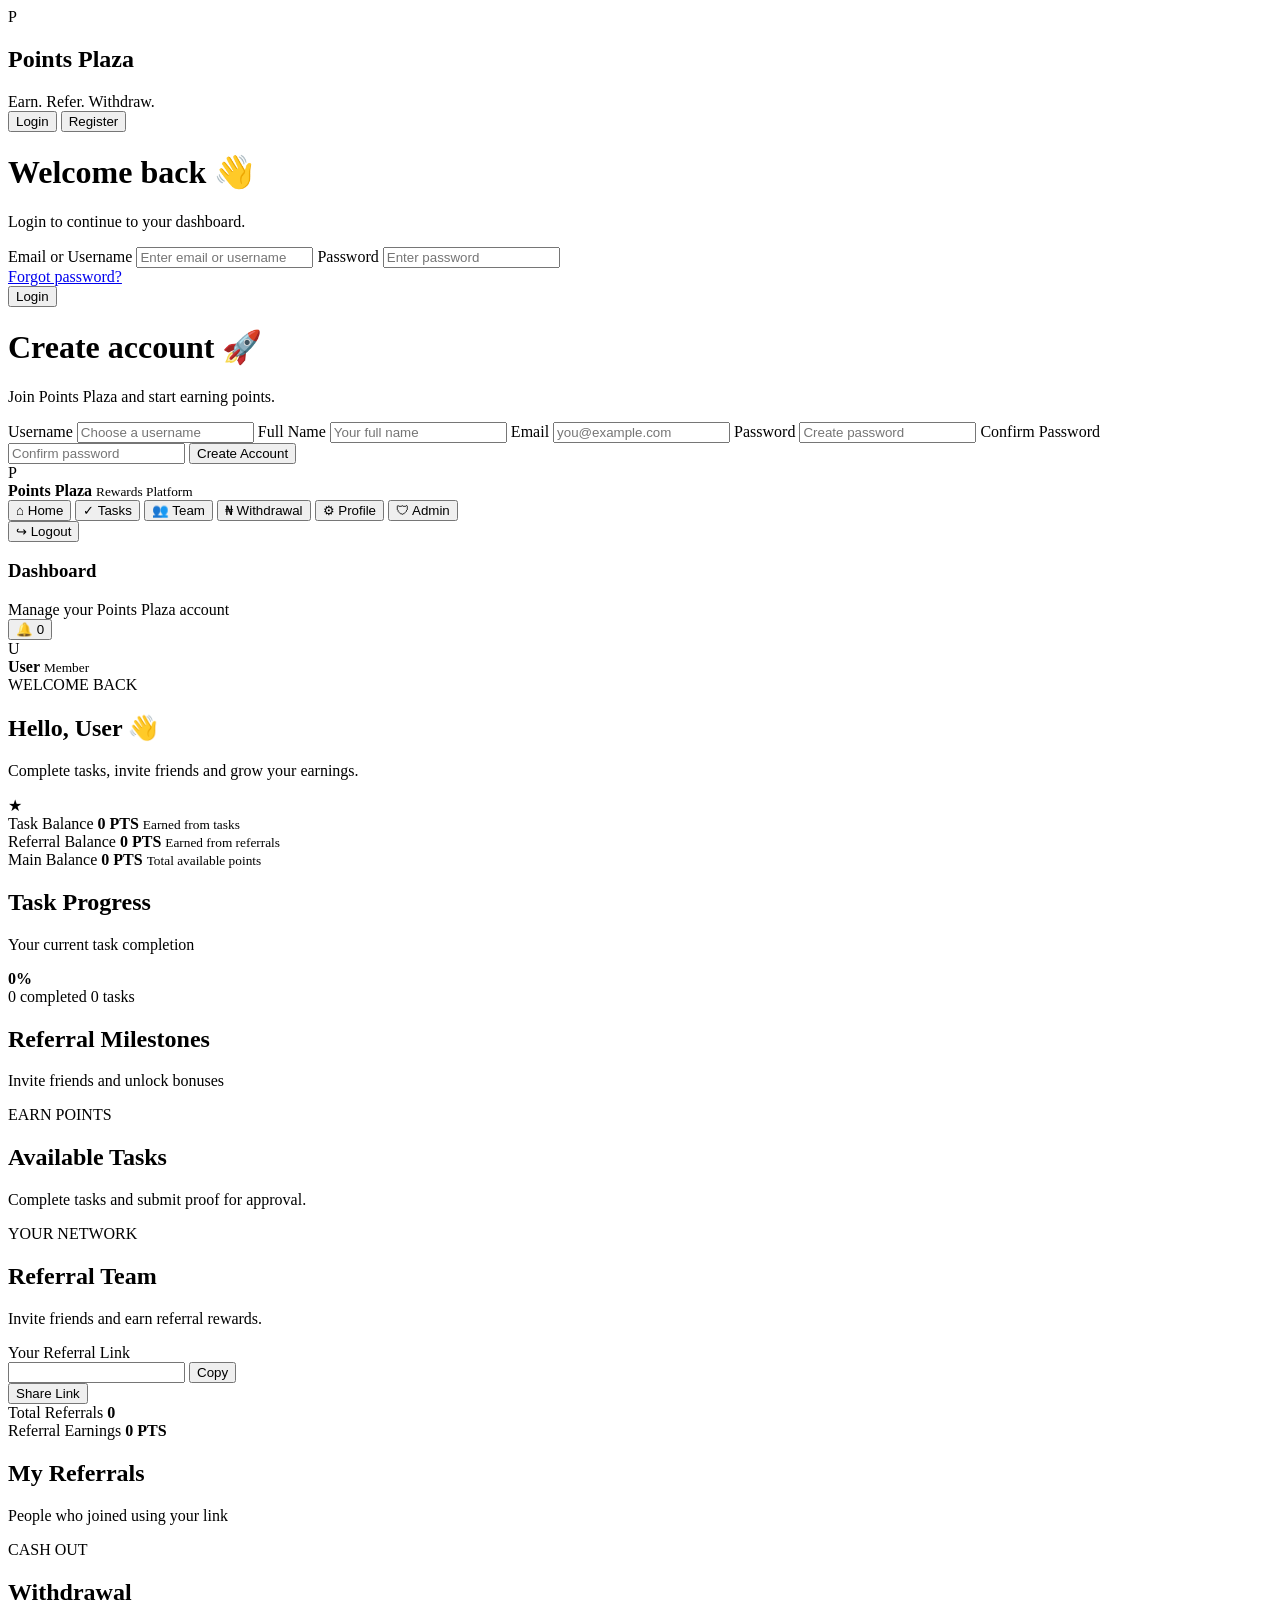
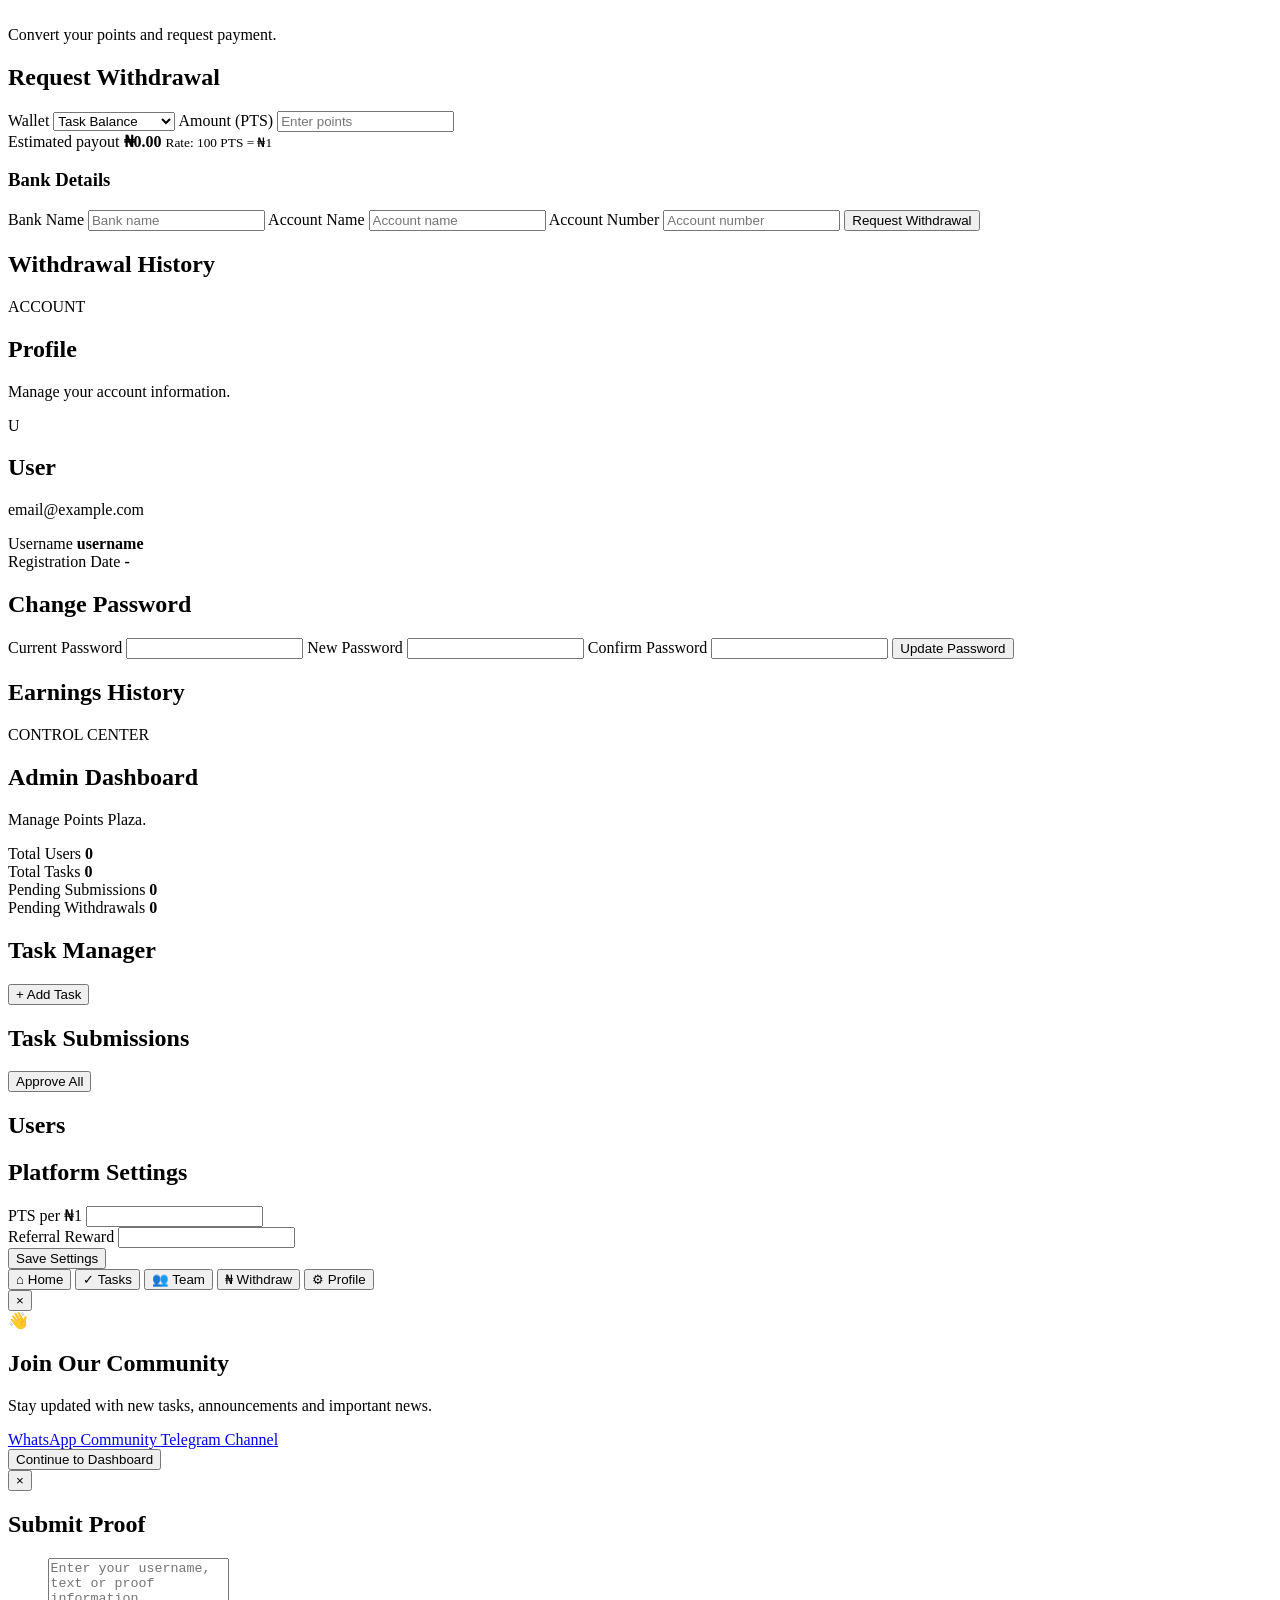
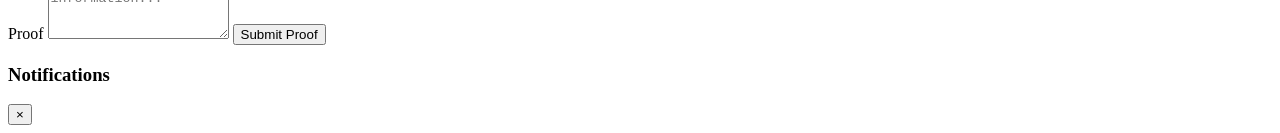
==== index.html @ 82b286ad "Create index.html" ====
<!DOCTYPE html>
<html lang="en">
<head>
    <meta charset="UTF-8">
    <meta name="viewport" content="width=device-width, initial-scale=1.0">
    <title>Points Plaza</title>

    <link rel="stylesheet" href="style.css">
</head>

<body>

<!-- ================= AUTH ================= -->
<div id="authScreen" class="auth-screen">

    <div class="auth-card">

        <div class="logo">
            <div class="logo-icon">P</div>
            <div>
                <h2>Points Plaza</h2>
                <span>Earn. Refer. Withdraw.</span>
            </div>
        </div>

        <div class="auth-tabs">
            <button class="auth-tab active" onclick="showAuth('login')">
                Login
            </button>

            <button class="auth-tab" onclick="showAuth('register')">
                Register
            </button>
        </div>

        <!-- LOGIN -->
        <form id="loginForm" class="auth-form">

            <h1>Welcome back 👋</h1>
            <p>Login to continue to your dashboard.</p>

            <label>Email or Username</label>
            <input
                type="text"
                id="loginIdentity"
                placeholder="Enter email or username"
                required
            >

            <label>Password</label>
            <input
                type="password"
                id="loginPassword"
                placeholder="Enter password"
                required
            >

            <div class="forgot">
                <a href="#" onclick="forgotPassword()">Forgot password?</a>
            </div>

            <button class="primary-btn" type="submit">
                Login
            </button>

        </form>

        <!-- REGISTER -->
        <form id="registerForm" class="auth-form hidden">

            <h1>Create account 🚀</h1>
            <p>Join Points Plaza and start earning points.</p>

            <label>Username</label>
            <input
                type="text"
                id="registerUsername"
                placeholder="Choose a username"
                required
            >

            <label>Full Name</label>
            <input
                type="text"
                id="registerName"
                placeholder="Your full name"
                required
            >

            <label>Email</label>
            <input
                type="email"
                id="registerEmail"
                placeholder="you@example.com"
                required
            >

            <label>Password</label>
            <input
                type="password"
                id="registerPassword"
                placeholder="Create password"
                required
            >

            <label>Confirm Password</label>
            <input
                type="password"
                id="registerConfirm"
                placeholder="Confirm password"
                required
            >

            <button class="primary-btn" type="submit">
                Create Account
            </button>

        </form>

    </div>
</div>


<!-- ================= MAIN APP ================= -->
<div id="app" class="app hidden">

    <!-- SIDEBAR -->
    <aside class="sidebar">

        <div class="sidebar-logo">
            <div class="logo-icon">P</div>

            <div>
                <strong>Points Plaza</strong>
                <small>Rewards Platform</small>
            </div>
        </div>

        <nav>

            <button class="nav-item active" onclick="showPage('home')">
                <span>⌂</span>
                Home
            </button>

            <button class="nav-item" onclick="showPage('tasks')">
                <span>✓</span>
                Tasks
            </button>

            <button class="nav-item" onclick="showPage('team')">
                <span>👥</span>
                Team
            </button>

            <button class="nav-item" onclick="showPage('withdrawal')">
                <span>₦</span>
                Withdrawal
            </button>

            <button class="nav-item" onclick="showPage('profile')">
                <span>⚙</span>
                Profile
            </button>

            <button
                id="adminNav"
                class="nav-item hidden"
                onclick="showPage('admin')"
            >
                <span>🛡</span>
                Admin
            </button>

        </nav>

        <button class="logout-btn" onclick="logout()">
            ↪ Logout
        </button>

    </aside>


    <!-- CONTENT -->
    <main class="main-content">

        <!-- TOPBAR -->
        <header class="topbar">

            <div>
                <h3 id="pageTitle">Dashboard</h3>
                <span id="pageSubtitle">
                    Manage your Points Plaza account
                </span>
            </div>

            <div class="top-actions">

                <button class="icon-btn" onclick="openNotifications()">
                    🔔
                    <span id="notificationCount" class="notification-count">
                        0
                    </span>
                </button>

                <div class="user-mini">
                    <div id="userAvatar" class="avatar">U</div>

                    <div>
                        <strong id="topUsername">User</strong>
                        <small>Member</small>
                    </div>
                </div>

            </div>

        </header>


        <!-- ================= HOME ================= -->
        <section id="homePage" class="page active-page">

            <div class="welcome-card">

                <div>
                    <span class="eyebrow">WELCOME BACK</span>

                    <h1>
                        Hello, <span id="welcomeUsername">User</span> 👋
                    </h1>

                    <p>
                        Complete tasks, invite friends and grow your earnings.
                    </p>
                </div>

                <div class="welcome-icon">
                    ★
                </div>

            </div>


            <div class="balance-grid">

                <div class="balance-card">
                    <span>Task Balance</span>
                    <strong>
                        <span id="taskBalance">0</span> PTS
                    </strong>
                    <small>Earned from tasks</small>
                </div>

                <div class="balance-card">
                    <span>Referral Balance</span>
                    <strong>
                        <span id="referralBalance">0</span> PTS
                    </strong>
                    <small>Earned from referrals</small>
                </div>

                <div class="balance-card total">
                    <span>Main Balance</span>
                    <strong>
                        <span id="mainBalance">0</span> PTS
                    </strong>
                    <small>Total available points</small>
                </div>

            </div>


            <div class="dashboard-grid">

                <div class="panel">

                    <div class="panel-heading">
                        <div>
                            <h2>Task Progress</h2>
                            <p>Your current task completion</p>
                        </div>

                        <strong id="taskProgressText">0%</strong>
                    </div>

                    <div class="progress">
                        <div
                            id="taskProgressBar"
                            class="progress-bar"
                            style="width:0%"
                        ></div>
                    </div>

                    <div class="progress-info">
                        <span id="completedTasks">0 completed</span>
                        <span id="totalTasks">0 tasks</span>
                    </div>

                </div>


                <div class="panel">

                    <div class="panel-heading">
                        <div>
                            <h2>Referral Milestones</h2>
                            <p>Invite friends and unlock bonuses</p>
                        </div>
                    </div>

                    <div id="milestonesContainer"></div>

                </div>

            </div>

        </section>


        <!-- ================= TASKS ================= -->
        <section id="tasksPage" class="page">

            <div class="section-header">
                <div>
                    <span class="eyebrow">EARN POINTS</span>
                    <h1>Available Tasks</h1>
                    <p>Complete tasks and submit proof for approval.</p>
                </div>
            </div>

            <div id="tasksContainer" class="tasks-grid"></div>

        </section>


        <!-- ================= TEAM ================= -->
        <section id="teamPage" class="page">

            <div class="section-header">
                <div>
                    <span class="eyebrow">YOUR NETWORK</span>
                    <h1>Referral Team</h1>
                    <p>Invite friends and earn referral rewards.</p>
                </div>
            </div>

            <div class="referral-card">

                <div>
                    <span>Your Referral Link</span>

                    <div class="referral-link">
                        <input id="referralLink" readonly>
                        <button onclick="copyReferral()">
                            Copy
                        </button>
                    </div>
                </div>

                <button class="primary-btn small" onclick="shareReferral()">
                    Share Link
                </button>

            </div>


            <div class="balance-grid">

                <div class="stat-card">
                    <span>Total Referrals</span>
                    <strong id="referralCount">0</strong>
                </div>

                <div class="stat-card">
                    <span>Referral Earnings</span>
                    <strong>
                        <span id="teamEarnings">0</span> PTS
                    </strong>
                </div>

            </div>


            <div class="panel">

                <div class="panel-heading">
                    <div>
                        <h2>My Referrals</h2>
                        <p>People who joined using your link</p>
                    </div>
                </div>

                <div id="referralList"></div>

            </div>

        </section>


        <!-- ================= WITHDRAWAL ================= -->
        <section id="withdrawalPage" class="page">

            <div class="section-header">
                <div>
                    <span class="eyebrow">CASH OUT</span>
                    <h1>Withdrawal</h1>
                    <p>Convert your points and request payment.</p>
                </div>
            </div>


            <div class="withdrawal-layout">

                <div class="panel">

                    <h2>Request Withdrawal</h2>

                    <label>Wallet</label>

                    <select id="withdrawWallet" onchange="calculateWithdrawal()">
                        <option value="task">Task Balance</option>
                        <option value="referral">Referral Balance</option>
                    </select>


                    <label>Amount (PTS)</label>

                    <input
                        type="number"
                        id="withdrawAmount"
                        placeholder="Enter points"
                        oninput="calculateWithdrawal()"
                    >


                    <div class="conversion-box">

                        <span>Estimated payout</span>

                        <strong>
                            ₦<span id="withdrawNaira">0.00</span>
                        </strong>

                        <small>
                            Rate:
                            <span id="conversionRate">100</span>
                            PTS = ₦1
                        </small>

                    </div>


                    <h3>Bank Details</h3>

                    <label>Bank Name</label>

                    <input
                        type="text"
                        id="bankName"
                        placeholder="Bank name"
                    >

                    <label>Account Name</label>

                    <input
                        type="text"
                        id="accountName"
                        placeholder="Account name"
                    >

                    <label>Account Number</label>

                    <input
                        type="text"
                        id="accountNumber"
                        placeholder="Account number"
                    >

                    <button
                        class="primary-btn"
                        onclick="submitWithdrawal()"
                    >
                        Request Withdrawal
                    </button>

                </div>


                <div class="panel">

                    <h2>Withdrawal History</h2>

                    <div id="withdrawalHistory"></div>

                </div>

            </div>

        </section>


        <!-- ================= PROFILE ================= -->
        <section id="profilePage" class="page">

            <div class="section-header">
                <div>
                    <span class="eyebrow">ACCOUNT</span>
                    <h1>Profile</h1>
                    <p>Manage your account information.</p>
                </div>
            </div>


            <div class="profile-grid">

                <div class="panel profile-card">

                    <div class="large-avatar" id="profileAvatar">
                        U
                    </div>

                    <h2 id="profileName">User</h2>
                    <p id="profileEmail">email@example.com</p>

                    <div class="profile-details">

                        <div>
                            <span>Username</span>
                            <strong id="profileUsername">username</strong>
                        </div>

                        <div>
                            <span>Registration Date</span>
                            <strong id="registrationDate">-</strong>
                        </div>

                    </div>

                </div>


                <div class="panel">

                    <h2>Change Password</h2>

                    <label>Current Password</label>
                    <input
                        type="password"
                        id="currentPassword"
                    >

                    <label>New Password</label>
                    <input
                        type="password"
                        id="newPassword"
                    >

                    <label>Confirm Password</label>
                    <input
                        type="password"
                        id="confirmNewPassword"
                    >

                    <button
                        class="primary-btn"
                        onclick="changePassword()"
                    >
                        Update Password
                    </button>

                </div>

            </div>


            <div class="panel">

                <h2>Earnings History</h2>

                <div id="earningsHistory"></div>

            </div>

        </section>


        <!-- ================= ADMIN ================= -->
        <section id="adminPage" class="page">

            <div class="section-header">
                <div>
                    <span class="eyebrow">CONTROL CENTER</span>
                    <h1>Admin Dashboard</h1>
                    <p>Manage Points Plaza.</p>
                </div>
            </div>


            <div class="admin-stats">

                <div class="stat-card">
                    <span>Total Users</span>
                    <strong id="adminUsers">0</strong>
                </div>

                <div class="stat-card">
                    <span>Total Tasks</span>
                    <strong id="adminTasks">0</strong>
                </div>

                <div class="stat-card">
                    <span>Pending Submissions</span>
                    <strong id="adminSubmissions">0</strong>
                </div>

                <div class="stat-card">
                    <span>Pending Withdrawals</span>
                    <strong id="adminWithdrawals">0</strong>
                </div>

            </div>


            <div class="admin-grid">

                <div class="panel">

                    <div class="panel-heading">
                        <h2>Task Manager</h2>

                        <button
                            class="primary-btn small"
                            onclick="addTask()"
                        >
                            + Add Task
                        </button>
                    </div>

                    <div id="adminTasksList"></div>

                </div>


                <div class="panel">

                    <div class="panel-heading">
                        <h2>Task Submissions</h2>

                        <button
                            class="primary-btn small"
                            onclick="approveAll()"
                        >
                            Approve All
                        </button>
                    </div>

                    <div id="adminSubmissionsList"></div>

                </div>

            </div>


            <div class="panel">

                <h2>Users</h2>

                <div id="adminUsersList"></div>

            </div>


            <div class="panel">

                <h2>Platform Settings</h2>

                <div class="settings-grid">

                    <div>
                        <label>PTS per ₦1</label>
                        <input
                            type="number"
                            id="adminConversion"
                        >
                    </div>

                    <div>
                        <label>Referral Reward</label>
                        <input
                            type="number"
                            id="adminReferralReward"
                        >
                    </div>

                </div>

                <button
                    class="primary-btn"
                    onclick="saveAdminSettings()"
                >
                    Save Settings
                </button>

            </div>

        </section>

    </main>


    <!-- MOBILE NAV -->
    <nav class="bottom-nav">

        <button onclick="showPage('home')" class="active">
            <span>⌂</span>
            Home
        </button>

        <button onclick="showPage('tasks')">
            <span>✓</span>
            Tasks
        </button>

        <button onclick="showPage('team')">
            <span>👥</span>
            Team
        </button>

        <button onclick="showPage('withdrawal')">
            <span>₦</span>
            Withdraw
        </button>

        <button onclick="showPage('profile')">
            <span>⚙</span>
            Profile
        </button>

    </nav>

</div>


<!-- ================= COMMUNITY MODAL ================= -->
<div id="communityModal" class="modal hidden">

    <div class="modal-card">

        <button class="close-btn" onclick="closeModal('communityModal')">
            ×
        </button>

        <div class="modal-icon">👋</div>

        <h2>Join Our Community</h2>

        <p>
            Stay updated with new tasks, announcements and important news.
        </p>

        <div class="community-buttons">

            <a href="#" class="community whatsapp">
                WhatsApp Community
            </a>

            <a href="#" class="community telegram">
                Telegram Channel
            </a>

        </div>

        <button
            class="secondary-btn"
            onclick="closeModal('communityModal')"
        >
            Continue to Dashboard
        </button>

    </div>

</div>


<!-- ================= PROOF MODAL ================= -->
<div id="proofModal" class="modal hidden">

    <div class="modal-card">

        <button class="close-btn" onclick="closeModal('proofModal')">
            ×
        </button>

        <h2>Submit Proof</h2>

        <p id="proofTaskName"></p>

        <input type="hidden" id="proofTaskId">

        <label>Proof</label>

        <textarea
            id="proofText"
            rows="5"
            placeholder="Enter your username, text or proof information..."
        ></textarea>

        <button
            class="primary-btn"
            onclick="submitProof()"
        >
            Submit Proof
        </button>

    </div>

</div>


<!-- ================= NOTIFICATIONS ================= -->
<div id="notificationPanel" class="notification-panel hidden">

    <div class="notification-header">
        <h3>Notifications</h3>

        <button onclick="closeNotifications()">×</button>
    </div>

    <div id="notificationsList"></div>

</div>


<!-- TOAST -->
<div id="toast" class="toast"></div>


<script src="script.js"></script>

</body>
</html>
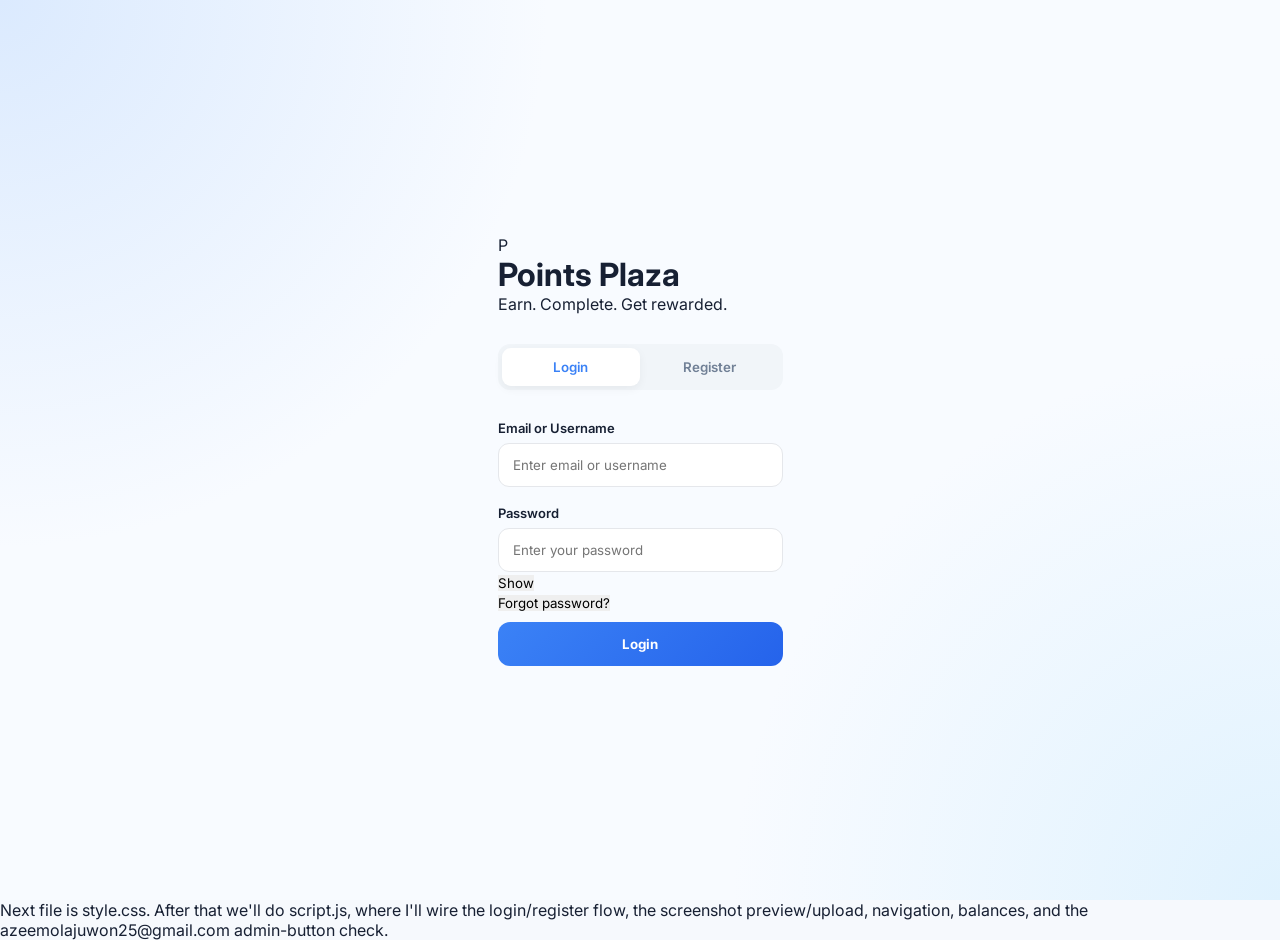
==== commit 47cfee49: "Update index.html" ====
--- a/index.html
+++ b/index.html
@@ -1,841 +1,2979 @@
 <!DOCTYPE html>
 <html lang="en">
 <head>
-    <meta charset="UTF-8">
-    <meta name="viewport" content="width=device-width, initial-scale=1.0">
-    <title>Points Plaza</title>
-
-    <link rel="stylesheet" href="style.css">
+  <meta charset="UTF-8">
+
+  <meta
+    name="viewport"
+    content="width=device-width, initial-scale=1.0"
+  >
+
+  <meta
+    name="description"
+    content="Points Plaza - Complete tasks, refer friends and earn rewards."
+  >
+
+  <title>Points Plaza</title>
+
+  <link rel="stylesheet" href="style.css">
 </head>
 
 <body>
 
-<!-- ================= AUTH ================= -->
-<div id="authScreen" class="auth-screen">
-
-    <div class="auth-card">
-
-        <div class="logo">
-            <div class="logo-icon">P</div>
+  <!-- =====================================================
+       AUTH SCREEN
+  ====================================================== -->
+
+  <div id="authScreen" class="auth-screen">
+
+    <div class="auth-container">
+
+      <!-- BRAND -->
+
+      <div class="auth-brand">
+
+        <div class="brand-logo">
+          P
+        </div>
+
+        <div>
+          <h1>Points Plaza</h1>
+          <p>Earn. Complete. Get rewarded.</p>
+        </div>
+
+      </div>
+
+
+      <!-- AUTH TABS -->
+
+      <div class="auth-tabs">
+
+        <button
+          type="button"
+          id="loginTab"
+          class="auth-tab active"
+        >
+          Login
+        </button>
+
+        <button
+          type="button"
+          id="registerTab"
+          class="auth-tab"
+        >
+          Register
+        </button>
+
+      </div>
+
+
+      <!-- =================================================
+           LOGIN FORM
+      ================================================== -->
+
+      <form
+        id="loginForm"
+        class="auth-form"
+      >
+
+        <div class="form-group">
+
+          <label for="loginIdentifier">
+            Email or Username
+          </label>
+
+          <input
+            type="text"
+            id="loginIdentifier"
+            placeholder="Enter email or username"
+            autocomplete="username"
+            required
+          >
+
+        </div>
+
+
+        <div class="form-group">
+
+          <label for="loginPassword">
+            Password
+          </label>
+
+          <div class="password-wrapper">
+
+            <input
+              type="password"
+              id="loginPassword"
+              placeholder="Enter your password"
+              autocomplete="current-password"
+              required
+            >
+
+            <button
+              type="button"
+              class="password-toggle"
+              data-target="loginPassword"
+            >
+              Show
+            </button>
+
+          </div>
+
+        </div>
+
+
+        <button
+          type="button"
+          id="forgotPasswordBtn"
+          class="forgot-password"
+        >
+          Forgot password?
+        </button>
+
+
+        <button
+          type="submit"
+          class="primary-btn full-width"
+        >
+          Login
+        </button>
+
+      </form>
+
+
+      <!-- =================================================
+           REGISTER FORM
+      ================================================== -->
+
+      <form
+        id="registerForm"
+        class="auth-form hidden"
+      >
+
+        <!-- REGISTRATION PROGRESS -->
+
+        <div class="registration-progress">
+
+          <div class="progress-header">
+
+            <span>
+              Creating account
+            </span>
+
+            <strong id="registrationProgressText">
+              0%
+            </strong>
+
+          </div>
+
+          <div class="progress-track">
+
+            <div
+              id="registrationProgressBar"
+              class="progress-fill"
+              style="width: 0%"
+            ></div>
+
+          </div>
+
+        </div>
+
+
+        <!-- USERNAME -->
+
+        <div class="form-group">
+
+          <label for="registerUsername">
+            Username
+          </label>
+
+          <input
+            type="text"
+            id="registerUsername"
+            placeholder="Choose a username"
+            autocomplete="username"
+            required
+          >
+
+        </div>
+
+
+        <!-- EMAIL -->
+
+        <div class="form-group">
+
+          <label for="registerEmail">
+            Email
+          </label>
+
+          <input
+            type="email"
+            id="registerEmail"
+            placeholder="Enter your email"
+            autocomplete="email"
+            required
+          >
+
+        </div>
+
+
+        <!-- FULL NAME -->
+
+        <div class="form-group">
+
+          <label for="registerFullName">
+            Full Name
+          </label>
+
+          <input
+            type="text"
+            id="registerFullName"
+            placeholder="Enter your full name"
+            autocomplete="name"
+            required
+          >
+
+        </div>
+
+
+        <!-- PASSWORD -->
+
+        <div class="form-group">
+
+          <label for="registerPassword">
+            Password
+          </label>
+
+          <div class="password-wrapper">
+
+            <input
+              type="password"
+              id="registerPassword"
+              placeholder="Create a password"
+              autocomplete="new-password"
+              required
+            >
+
+            <button
+              type="button"
+              class="password-toggle"
+              data-target="registerPassword"
+            >
+              Show
+            </button>
+
+          </div>
+
+        </div>
+
+
+        <!-- CONFIRM PASSWORD -->
+
+        <div class="form-group">
+
+          <label for="registerConfirmPassword">
+            Confirm Password
+          </label>
+
+          <div class="password-wrapper">
+
+            <input
+              type="password"
+              id="registerConfirmPassword"
+              placeholder="Confirm your password"
+              autocomplete="new-password"
+              required
+            >
+
+            <button
+              type="button"
+              class="password-toggle"
+              data-target="registerConfirmPassword"
+            >
+              Show
+            </button>
+
+          </div>
+
+        </div>
+
+
+        <!-- REFERRAL -->
+
+        <div class="form-group">
+
+          <label for="registerReferral">
+            Referral Code
+            <span class="optional">
+              (optional)
+            </span>
+          </label>
+
+          <input
+            type="text"
+            id="registerReferral"
+            placeholder="Enter referral code"
+          >
+
+        </div>
+
+
+        <button
+          type="submit"
+          class="primary-btn full-width"
+        >
+          Create Account
+        </button>
+
+      </form>
+
+    </div>
+
+  </div>
+
+
+  <!-- =====================================================
+       MAIN APPLICATION
+  ====================================================== -->
+
+  <div
+    id="appScreen"
+    class="app-screen hidden"
+  >
+
+
+    <!-- =================================================
+         DESKTOP SIDEBAR
+    ================================================== -->
+
+    <aside class="sidebar">
+
+      <div class="sidebar-brand">
+
+        <div class="brand-logo">
+          P
+        </div>
+
+        <span>
+          Points Plaza
+        </span>
+
+      </div>
+
+
+      <nav class="sidebar-nav">
+
+        <button
+          class="nav-item active"
+          data-page="home"
+        >
+          <span class="nav-icon">⌂</span>
+          <span>Home</span>
+        </button>
+
+
+        <button
+          class="nav-item"
+          data-page="tasks"
+        >
+          <span class="nav-icon">✓</span>
+          <span>Tasks</span>
+        </button>
+
+
+        <button
+          class="nav-item"
+          data-page="team"
+        >
+          <span class="nav-icon">♧</span>
+          <span>Team</span>
+        </button>
+
+
+        <button
+          class="nav-item"
+          data-page="withdrawal"
+        >
+          <span class="nav-icon">₦</span>
+          <span>Withdrawal</span>
+        </button>
+
+
+        <button
+          class="nav-item"
+          data-page="profile"
+        >
+          <span class="nav-icon">◉</span>
+          <span>Profile</span>
+        </button>
+
+
+        <!--
+          This button is hidden by default.
+
+          JavaScript will only display it when the
+          authenticated user's email is:
+
+          azeemolajuwon25@gmail.com
+        -->
+
+        <button
+          id="adminPanelNav"
+          class="nav-item admin-nav-item hidden"
+          data-page="admin"
+        >
+          <span class="nav-icon">🛡️</span>
+          <span>Admin Panel</span>
+        </button>
+
+      </nav>
+
+
+      <div class="sidebar-footer">
+
+        <button
+          id="logoutBtn"
+          class="logout-btn"
+        >
+          Logout
+        </button>
+
+      </div>
+
+    </aside>
+
+
+    <!-- =================================================
+         MAIN CONTENT
+    ================================================== -->
+
+    <main class="main-content">
+
+
+      <!-- TOP BAR -->
+
+      <header class="topbar">
+
+        <button
+          id="mobileMenuBtn"
+          class="mobile-menu-btn"
+          type="button"
+        >
+          ☰
+        </button>
+
+
+        <div class="page-heading">
+
+          <h2 id="pageTitle">
+            Dashboard
+          </h2>
+
+          <p id="pageSubtitle">
+            Welcome back
+          </p>
+
+        </div>
+
+
+        <div class="topbar-actions">
+
+          <!-- NOTIFICATIONS -->
+
+          <button
+            id="notificationBtn"
+            class="icon-btn"
+            type="button"
+            aria-label="Notifications"
+          >
+            🔔
+
+            <span
+              id="notificationBadge"
+              class="notification-badge hidden"
+            >
+              0
+            </span>
+
+          </button>
+
+
+          <!-- USER -->
+
+          <button
+            id="profileShortcut"
+            class="user-shortcut"
+            type="button"
+          >
+
+            <div
+              id="topbarAvatar"
+              class="avatar"
+            >
+              U
+            </div>
+
+            <div class="user-shortcut-info">
+
+              <strong id="topbarUsername">
+                User
+              </strong>
+
+              <span>
+                Member
+              </span>
+
+            </div>
+
+          </button>
+
+        </div>
+
+      </header>
+
+
+      <!-- =================================================
+           PAGE CONTAINER
+      ================================================== -->
+
+      <div
+        id="pageContainer"
+        class="page-container"
+      >
+
+
+        <!-- =================================================
+             HOME
+        ================================================== -->
+
+        <section
+          id="page-home"
+          class="page active"
+        >
+
+          <div class="welcome-section">
+
             <div>
-                <h2>Points Plaza</h2>
-                <span>Earn. Refer. Withdraw.</span>
-            </div>
+
+              <p class="eyebrow">
+                YOUR DASHBOARD
+              </p>
+
+              <h1>
+                Welcome back,
+                <span id="welcomeUsername">
+                  User
+                </span>
+                👋
+              </h1>
+
+              <p>
+                Complete tasks, grow your team and earn
+                rewards.
+              </p>
+
+            </div>
+
+          </div>
+
+
+          <!-- BALANCES -->
+
+          <div class="balance-grid">
+
+            <div class="balance-card">
+
+              <div class="balance-card-top">
+
+                <span>
+                  Task Balance
+                </span>
+
+                <div class="balance-icon">
+                  ✓
+                </div>
+
+              </div>
+
+              <strong
+                id="taskBalance"
+                class="balance-value"
+              >
+                0 PTS
+              </strong>
+
+              <small>
+                Earned from completed tasks
+              </small>
+
+            </div>
+
+
+            <div class="balance-card">
+
+              <div class="balance-card-top">
+
+                <span>
+                  Referral Balance
+                </span>
+
+                <div class="balance-icon">
+                  ♧
+                </div>
+
+              </div>
+
+              <strong
+                id="referralBalance"
+                class="balance-value"
+              >
+                0 PTS
+              </strong>
+
+              <small>
+                Earned from referrals
+              </small>
+
+            </div>
+
+
+            <div class="balance-card main-balance-card">
+
+              <div class="balance-card-top">
+
+                <span>
+                  Main Balance
+                </span>
+
+                <div class="balance-icon">
+                  ₦
+                </div>
+
+              </div>
+
+              <strong
+                id="mainBalance"
+                class="balance-value"
+              >
+                0 PTS
+              </strong>
+
+              <small>
+                Total available points
+              </small>
+
+            </div>
+
+          </div>
+
+
+          <!-- DASHBOARD GRID -->
+
+          <div class="dashboard-grid">
+
+
+            <!-- TASK PROGRESS -->
+
+            <div class="panel">
+
+              <div class="panel-header">
+
+                <div>
+
+                  <p class="eyebrow">
+                    TASK PROGRESS
+                  </p>
+
+                  <h3>
+                    Your Progress
+                  </h3>
+
+                </div>
+
+                <strong
+                  id="taskProgressPercent"
+                  class="progress-percent"
+                >
+                  0%
+                </strong>
+
+              </div>
+
+
+              <div class="large-progress">
+
+                <div
+                  id="taskProgressBar"
+                  class="progress-fill"
+                  style="width: 0%"
+                ></div>
+
+              </div>
+
+
+              <div class="progress-info">
+
+                <span id="completedTasks">
+                  0 completed
+                </span>
+
+                <span id="totalTasks">
+                  0 total
+                </span>
+
+              </div>
+
+            </div>
+
+
+            <!-- MILESTONES -->
+
+            <div class="panel">
+
+              <div class="panel-header">
+
+                <div>
+
+                  <p class="eyebrow">
+                    REFERRALS
+                  </p>
+
+                  <h3>
+                    Milestones
+                  </h3>
+
+                </div>
+
+                <button
+                  class="text-btn"
+                  data-page="team"
+                  type="button"
+                >
+                  View Team
+                </button>
+
+              </div>
+
+
+              <div
+                id="milestonesList"
+                class="milestones-list"
+              >
+                <!-- Generated by JS -->
+              </div>
+
+            </div>
+
+          </div>
+
+
+          <!-- RECENT ACTIVITY -->
+
+          <div class="panel">
+
+            <div class="panel-header">
+
+              <div>
+
+                <p class="eyebrow">
+                  ACTIVITY
+                </p>
+
+                <h3>
+                  Recent Activity
+                </h3>
+
+              </div>
+
+            </div>
+
+
+            <div
+              id="recentActivity"
+              class="activity-list"
+            >
+              <!-- Generated by JS -->
+            </div>
+
+          </div>
+
+        </section>
+
+
+        <!-- =================================================
+             TASKS
+        ================================================== -->
+
+        <section
+          id="page-tasks"
+          class="page"
+        >
+
+          <div class="page-intro">
+
+            <p class="eyebrow">
+              EARN POINTS
+            </p>
+
+            <h1>
+              Available Tasks
+            </h1>
+
+            <p>
+              Complete tasks and upload a screenshot as
+              proof to earn PTS.
+            </p>
+
+          </div>
+
+
+          <div
+            id="tasksList"
+            class="tasks-list"
+          >
+            <!-- Generated by JS -->
+          </div>
+
+        </section>
+
+
+        <!-- =================================================
+             TEAM
+        ================================================== -->
+
+        <section
+          id="page-team"
+          class="page"
+        >
+
+          <div class="page-intro">
+
+            <p class="eyebrow">
+              REFERRAL PROGRAM
+            </p>
+
+            <h1>
+              Build Your Team
+            </h1>
+
+            <p>
+              Invite people and earn referral rewards.
+            </p>
+
+          </div>
+
+
+          <!-- REFERRAL CARD -->
+
+          <div class="referral-banner">
+
+            <div>
+
+              <span>
+                Your Referral Link
+              </span>
+
+              <strong id="referralLink">
+                Loading...
+              </strong>
+
+            </div>
+
+
+            <div class="referral-actions">
+
+              <button
+                id="copyReferralBtn"
+                class="primary-btn"
+                type="button"
+              >
+                Copy Link
+              </button>
+
+              <button
+                id="shareReferralBtn"
+                class="secondary-btn"
+                type="button"
+              >
+                Share
+              </button>
+
+            </div>
+
+          </div>
+
+
+          <!-- TEAM STATS -->
+
+          <div class="stats-grid">
+
+            <div class="stat-card">
+
+              <span>
+                Total Referrals
+              </span>
+
+              <strong id="totalReferrals">
+                0
+              </strong>
+
+            </div>
+
+
+            <div class="stat-card">
+
+              <span>
+                Referral Earnings
+              </span>
+
+              <strong id="teamEarnings">
+                0 PTS
+              </strong>
+
+            </div>
+
+          </div>
+
+
+          <!-- MILESTONES -->
+
+          <div class="panel">
+
+            <div class="panel-header">
+
+              <div>
+
+                <p class="eyebrow">
+                  REWARDS
+                </p>
+
+                <h3>
+                  Referral Milestones
+                </h3>
+
+              </div>
+
+            </div>
+
+
+            <div
+              id="teamMilestones"
+              class="milestones-list"
+            >
+              <!-- Generated by JS -->
+            </div>
+
+          </div>
+
+
+          <!-- REFERRAL LIST -->
+
+          <div class="panel">
+
+            <div class="panel-header">
+
+              <div>
+
+                <p class="eyebrow">
+                  YOUR TEAM
+                </p>
+
+                <h3>
+                  Referral Members
+                </h3>
+
+              </div>
+
+            </div>
+
+
+            <div
+              id="referralList"
+              class="referral-list"
+            >
+              <!-- Generated by JS -->
+            </div>
+
+          </div>
+
+        </section>
+
+
+        <!-- =================================================
+             WITHDRAWAL
+        ================================================== -->
+
+        <section
+          id="page-withdrawal"
+          class="page"
+        >
+
+          <div class="page-intro">
+
+            <p class="eyebrow">
+              CASH OUT
+            </p>
+
+            <h1>
+              Withdrawal
+            </h1>
+
+            <p>
+              Withdraw your available PTS according to
+              the current withdrawal rules.
+            </p>
+
+          </div>
+
+
+          <!-- WALLET SELECTION -->
+
+          <div class="withdrawal-layout">
+
+
+            <div class="panel">
+
+              <div class="panel-header">
+
+                <div>
+
+                  <p class="eyebrow">
+                    SELECT WALLET
+                  </p>
+
+                  <h3>
+                    Withdrawal Wallet
+                  </h3>
+
+                </div>
+
+              </div>
+
+
+              <div class="wallet-options">
+
+                <label class="wallet-option">
+
+                  <input
+                    type="radio"
+                    name="withdrawWallet"
+                    value="task"
+                    checked
+                  >
+
+                  <div>
+
+                    <strong>
+                      Task Balance
+                    </strong>
+
+                    <span id="withdrawTaskBalance">
+                      0 PTS
+                    </span>
+
+                  </div>
+
+                </label>
+
+
+                <label class="wallet-option">
+
+                  <input
+                    type="radio"
+                    name="withdrawWallet"
+                    value="referral"
+                  >
+
+                  <div>
+
+                    <strong>
+                      Referral Balance
+                    </strong>
+
+                    <span id="withdrawReferralBalance">
+                      0 PTS
+                    </span>
+
+                  </div>
+
+                </label>
+
+              </div>
+
+
+              <!-- AMOUNT -->
+
+              <div class="form-group">
+
+                <label for="withdrawAmount">
+                  Amount (PTS)
+                </label>
+
+                <input
+                  type="number"
+                  id="withdrawAmount"
+                  min="0"
+                  placeholder="Enter amount"
+                >
+
+                <small id="withdrawLimits">
+                  Minimum and maximum withdrawal will
+                  appear here.
+                </small>
+
+              </div>
+
+
+              <!-- NGN PREVIEW -->
+
+              <div class="conversion-preview">
+
+                <span>
+                  You receive approximately
+                </span>
+
+                <strong id="withdrawNgnPreview">
+                  ₦0
+                </strong>
+
+              </div>
+
+
+              <button
+                id="withdrawBtn"
+                class="primary-btn full-width"
+                type="button"
+              >
+                Request Withdrawal
+              </button>
+
+            </div>
+
+
+            <!-- BANK DETAILS -->
+
+            <div class="panel">
+
+              <div class="panel-header">
+
+                <div>
+
+                  <p class="eyebrow">
+                    PAYMENT DETAILS
+                  </p>
+
+                  <h3>
+                    Bank Account
+                  </h3>
+
+                </div>
+
+              </div>
+
+
+              <form id="bankDetailsForm">
+
+                <div class="form-group">
+
+                  <label for="bankName">
+                    Bank Name
+                  </label>
+
+                  <input
+                    type="text"
+                    id="bankName"
+                    placeholder="Enter bank name"
+                  >
+
+                </div>
+
+
+                <div class="form-group">
+
+                  <label for="accountName">
+                    Account Name
+                  </label>
+
+                  <input
+                    type="text"
+                    id="accountName"
+                    placeholder="Enter account name"
+                  >
+
+                </div>
+
+
+                <div class="form-group">
+
+                  <label for="accountNumber">
+                    Account Number
+                  </label>
+
+                  <input
+                    type="text"
+                    id="accountNumber"
+                    inputmode="numeric"
+                    maxlength="10"
+                    placeholder="Enter account number"
+                  >
+
+                </div>
+
+
+                <button
+                  type="submit"
+                  class="secondary-btn full-width"
+                >
+                  Save Bank Details
+                </button>
+
+              </form>
+
+            </div>
+
+          </div>
+
+
+          <!-- WITHDRAWAL HISTORY -->
+
+          <div class="panel">
+
+            <div class="panel-header">
+
+              <div>
+
+                <p class="eyebrow">
+                  HISTORY
+                </p>
+
+                <h3>
+                  Withdrawal History
+                </h3>
+
+              </div>
+
+            </div>
+
+
+            <div
+              id="withdrawalHistory"
+              class="table-container"
+            >
+              <!-- Generated by JS -->
+            </div>
+
+          </div>
+
+        </section>
+
+
+        <!-- =================================================
+             PROFILE
+        ================================================== -->
+
+        <section
+          id="page-profile"
+          class="page"
+        >
+
+          <div class="page-intro">
+
+            <p class="eyebrow">
+              ACCOUNT
+            </p>
+
+            <h1>
+              Profile
+            </h1>
+
+            <p>
+              Manage your account and view your earnings.
+            </p>
+
+          </div>
+
+
+          <!-- PROFILE CARD -->
+
+          <div class="profile-header-card">
+
+            <div
+              id="profileAvatar"
+              class="profile-avatar"
+            >
+              U
+            </div>
+
+
+            <div>
+
+              <h2 id="profileUsername">
+                User
+              </h2>
+
+              <p id="profileEmail">
+                user@example.com
+              </p>
+
+              <span
+                id="profileAdminBadge"
+                class="admin-badge hidden"
+              >
+                ADMIN
+              </span>
+
+            </div>
+
+          </div>
+
+
+          <!-- PROFILE DETAILS -->
+
+          <div class="profile-grid">
+
+
+            <div class="panel">
+
+              <div class="panel-header">
+
+                <div>
+
+                  <p class="eyebrow">
+                    PERSONAL INFORMATION
+                  </p>
+
+                  <h3>
+                    Account Details
+                  </h3>
+
+                </div>
+
+              </div>
+
+
+              <div class="profile-details">
+
+                <div class="detail-row">
+
+                  <span>
+                    Username
+                  </span>
+
+                  <strong id="detailUsername">
+                    -
+                  </strong>
+
+                </div>
+
+
+                <div class="detail-row">
+
+                  <span>
+                    Full Name
+                  </span>
+
+                  <strong id="detailFullName">
+                    -
+                  </strong>
+
+                </div>
+
+
+                <div class="detail-row">
+
+                  <span>
+                    Email
+                  </span>
+
+                  <strong id="detailEmail">
+                    -
+                  </strong>
+
+                </div>
+
+
+                <div class="detail-row">
+
+                  <span>
+                    Registration Date
+                  </span>
+
+                  <strong id="detailRegistrationDate">
+                    -
+                  </strong>
+
+                </div>
+
+
+                <div class="detail-row">
+
+                  <span>
+                    Task Balance
+                  </span>
+
+                  <strong id="detailTaskBalance">
+                    0 PTS
+                  </strong>
+
+                </div>
+
+
+                <div class="detail-row">
+
+                  <span>
+                    Referral Balance
+                  </span>
+
+                  <strong id="detailReferralBalance">
+                    0 PTS
+                  </strong>
+
+                </div>
+
+              </div>
+
+            </div>
+
+
+            <!-- SECURITY -->
+
+            <div class="panel">
+
+              <div class="panel-header">
+
+                <div>
+
+                  <p class="eyebrow">
+                    SECURITY
+                  </p>
+
+                  <h3>
+                    Change Password
+                  </h3>
+
+                </div>
+
+              </div>
+
+
+              <form id="changePasswordForm">
+
+                <div class="form-group">
+
+                  <label for="currentPassword">
+                    Current Password
+                  </label>
+
+                  <input
+                    type="password"
+                    id="currentPassword"
+                    required
+                  >
+
+                </div>
+
+
+                <div class="form-group">
+
+                  <label for="newPassword">
+                    New Password
+                  </label>
+
+                  <input
+                    type="password"
+                    id="newPassword"
+                    required
+                  >
+
+                </div>
+
+
+                <div class="form-group">
+
+                  <label for="confirmNewPassword">
+                    Confirm New Password
+                  </label>
+
+                  <input
+                    type="password"
+                    id="confirmNewPassword"
+                    required
+                  >
+
+                </div>
+
+
+                <button
+                  type="submit"
+                  class="secondary-btn full-width"
+                >
+                  Change Password
+                </button>
+
+              </form>
+
+            </div>
+
+          </div>
+
+
+          <!-- =================================================
+               ADMIN PANEL BUTTON
+          ================================================== -->
+
+          <div
+            id="profileAdminSection"
+            class="panel admin-profile-panel hidden"
+          >
+
+            <div class="admin-profile-content">
+
+              <div>
+
+                <p class="eyebrow">
+                  ADMINISTRATION
+                </p>
+
+                <h3>
+                  Admin Control Panel
+                </h3>
+
+                <p>
+                  Manage users, tasks, submissions,
+                  withdrawals, settings and platform
+                  activity.
+                </p>
+
+              </div>
+
+
+              <button
+                id="profileAdminBtn"
+                class="primary-btn"
+                type="button"
+                data-page="admin"
+              >
+                🛡️ Open Admin Panel
+              </button>
+
+            </div>
+
+          </div>
+
+
+          <!-- EARNINGS HISTORY -->
+
+          <div class="panel">
+
+            <div class="panel-header">
+
+              <div>
+
+                <p class="eyebrow">
+                  FINANCIAL ACTIVITY
+                </p>
+
+                <h3>
+                  Earnings History
+                </h3>
+
+              </div>
+
+            </div>
+
+
+            <div
+              id="earningsHistory"
+              class="table-container"
+            >
+              <!-- Generated by JS -->
+            </div>
+
+          </div>
+
+        </section>
+
+
+        <!-- =================================================
+             ADMIN PANEL
+        ================================================== -->
+
+        <section
+          id="page-admin"
+          class="page"
+        >
+
+          <div class="page-intro">
+
+            <p class="eyebrow">
+              ADMINISTRATION
+            </p>
+
+            <h1>
+              Admin Panel
+            </h1>
+
+            <p>
+              Manage the Points Plaza platform.
+            </p>
+
+          </div>
+
+
+          <!-- ADMIN STATS -->
+
+          <div class="admin-stats-grid">
+
+            <div class="admin-stat-card">
+
+              <span>
+                Total Users
+              </span>
+
+              <strong id="adminTotalUsers">
+                0
+              </strong>
+
+            </div>
+
+
+            <div class="admin-stat-card">
+
+              <span>
+                Pending Submissions
+              </span>
+
+              <strong id="adminPendingSubmissions">
+                0
+              </strong>
+
+            </div>
+
+
+            <div class="admin-stat-card">
+
+              <span>
+                Pending Withdrawals
+              </span>
+
+              <strong id="adminPendingWithdrawals">
+                0
+              </strong>
+
+            </div>
+
+
+            <div class="admin-stat-card">
+
+              <span>
+                Total PTS Distributed
+              </span>
+
+              <strong id="adminTotalPoints">
+                0 PTS
+              </strong>
+
+            </div>
+
+          </div>
+
+
+          <!-- ADMIN TABS -->
+
+          <div class="admin-tabs">
+
+            <button
+              class="admin-tab active"
+              data-admin-section="overview"
+              type="button"
+            >
+              Overview
+            </button>
+
+            <button
+              class="admin-tab"
+              data-admin-section="users"
+              type="button"
+            >
+              Users
+            </button>
+
+            <button
+              class="admin-tab"
+              data-admin-section="tasks"
+              type="button"
+            >
+              Tasks
+            </button>
+
+            <button
+              class="admin-tab"
+              data-admin-section="submissions"
+              type="button"
+            >
+              Submissions
+            </button>
+
+            <button
+              class="admin-tab"
+              data-admin-section="withdrawals"
+              type="button"
+            >
+              Withdrawals
+            </button>
+
+            <button
+              class="admin-tab"
+              data-admin-section="settings"
+              type="button"
+            >
+              Settings
+            </button>
+
+            <button
+              class="admin-tab"
+              data-admin-section="fraud"
+              type="button"
+            >
+              Fraud / IP
+            </button>
+
+            <button
+              class="admin-tab"
+              data-admin-section="audit"
+              type="button"
+            >
+              Audit Log
+            </button>
+
+          </div>
+
+
+          <!-- ADMIN OVERVIEW -->
+
+          <div
+            id="admin-overview"
+            class="admin-section active"
+          >
+
+            <div class="admin-grid">
+
+              <div class="panel">
+
+                <div class="panel-header">
+
+                  <div>
+
+                    <p class="eyebrow">
+                      QUICK ACTIONS
+                    </p>
+
+                    <h3>
+                      Administration
+                    </h3>
+
+                  </div>
+
+                </div>
+
+
+                <div class="quick-actions">
+
+                  <button
+                    class="secondary-btn"
+                    data-admin-section="tasks"
+                    type="button"
+                  >
+                    Manage Tasks
+                  </button>
+
+                  <button
+                    class="secondary-btn"
+                    data-admin-section="submissions"
+                    type="button"
+                  >
+                    Review Submissions
+                  </button>
+
+                  <button
+                    class="secondary-btn"
+                    data-admin-section="withdrawals"
+                    type="button"
+                  >
+                    Review Withdrawals
+                  </button>
+
+                  <button
+                    class="secondary-btn"
+                    data-admin-section="users"
+                    type="button"
+                  >
+                    Manage Users
+                  </button>
+
+                </div>
+
+              </div>
+
+
+              <div class="panel">
+
+                <div class="panel-header">
+
+                  <div>
+
+                    <p class="eyebrow">
+                      SYSTEM
+                    </p>
+
+                    <h3>
+                      Platform Status
+                    </h3>
+
+                  </div>
+
+                </div>
+
+
+                <div class="system-status">
+
+                  <div class="status-row">
+
+                    <span>
+                      Platform
+                    </span>
+
+                    <strong class="status-online">
+                      Online
+                    </strong>
+
+                  </div>
+
+
+                  <div class="status-row">
+
+                    <span>
+                      Database
+                    </span>
+
+                    <strong
+                      id="databaseStatus"
+                      class="status-online"
+                    >
+                      Connected
+                    </strong>
+
+                  </div>
+
+                </div>
+
+              </div>
+
+            </div>
+
+          </div>
+
+
+          <!-- ADMIN USERS -->
+
+          <div
+            id="admin-users"
+            class="admin-section"
+          >
+
+            <div class="panel">
+
+              <div class="panel-header">
+
+                <div>
+
+                  <p class="eyebrow">
+                    USER MANAGEMENT
+                  </p>
+
+                  <h3>
+                    Users
+                  </h3>
+
+                </div>
+
+                <input
+                  type="search"
+                  id="adminUserSearch"
+                  class="small-search"
+                  placeholder="Search users..."
+                >
+
+              </div>
+
+
+              <div
+                id="adminUsersList"
+                class="table-container"
+              >
+                <!-- Generated by JS -->
+              </div>
+
+            </div>
+
+          </div>
+
+
+          <!-- ADMIN TASKS -->
+
+          <div
+            id="admin-tasks"
+            class="admin-section"
+          >
+
+            <div class="panel">
+
+              <div class="panel-header">
+
+                <div>
+
+                  <p class="eyebrow">
+                    TASK MANAGEMENT
+                  </p>
+
+                  <h3>
+                    Tasks
+                  </h3>
+
+                </div>
+
+                <button
+                  id="addTaskBtn"
+                  class="primary-btn"
+                  type="button"
+                >
+                  + Add Task
+                </button>
+
+              </div>
+
+
+              <div
+                id="adminTasksList"
+                class="admin-task-list"
+              >
+                <!-- Generated by JS -->
+              </div>
+
+            </div>
+
+          </div>
+
+
+          <!-- ADMIN SUBMISSIONS -->
+
+          <div
+            id="admin-submissions"
+            class="admin-section"
+          >
+
+            <div class="panel">
+
+              <div class="panel-header">
+
+                <div>
+
+                  <p class="eyebrow">
+                    PROOF REVIEW
+                  </p>
+
+                  <h3>
+                    Task Submissions
+                  </h3>
+
+                </div>
+
+                <button
+                  id="approveAllSubmissionsBtn"
+                  class="primary-btn"
+                  type="button"
+                >
+                  Approve All
+                </button>
+
+              </div>
+
+
+              <div
+                id="adminSubmissionsList"
+                class="submission-list"
+              >
+                <!-- Generated by JS -->
+              </div>
+
+            </div>
+
+          </div>
+
+
+          <!-- ADMIN WITHDRAWALS -->
+
+          <div
+            id="admin-withdrawals"
+            class="admin-section"
+          >
+
+            <div class="panel">
+
+              <div class="panel-header">
+
+                <div>
+
+                  <p class="eyebrow">
+                    PAYOUT MANAGEMENT
+                  </p>
+
+                  <h3>
+                    Withdrawal Requests
+                  </h3>
+
+                </div>
+
+              </div>
+
+
+              <div
+                id="adminWithdrawalsList"
+                class="table-container"
+              >
+                <!-- Generated by JS -->
+              </div>
+
+            </div>
+
+          </div>
+
+
+          <!-- ADMIN SETTINGS -->
+
+          <div
+            id="admin-settings"
+            class="admin-section"
+          >
+
+            <div class="admin-grid">
+
+              <!-- REFERRAL SETTINGS -->
+
+              <div class="panel">
+
+                <div class="panel-header">
+
+                  <div>
+
+                    <p class="eyebrow">
+                      REFERRALS
+                    </p>
+
+                    <h3>
+                      Referral Settings
+                    </h3>
+
+                  </div>
+
+                </div>
+
+
+                <div class="form-group">
+
+                  <label for="adminReferralReward">
+                    Referral Reward (PTS)
+                  </label>
+
+                  <input
+                    type="number"
+                    id="adminReferralReward"
+                    min="0"
+                  >
+
+                </div>
+
+
+                <button
+                  id="saveReferralSettings"
+                  class="primary-btn"
+                  type="button"
+                >
+                  Save Settings
+                </button>
+
+              </div>
+
+
+              <!-- CONVERSION -->
+
+              <div class="panel">
+
+                <div class="panel-header">
+
+                  <div>
+
+                    <p class="eyebrow">
+                      CONVERSION
+                    </p>
+
+                    <h3>
+                      PTS → NGN
+                    </h3>
+
+                  </div>
+
+                </div>
+
+
+                <div class="form-group">
+
+                  <label for="adminConversionRate">
+                    PTS per ₦1
+                  </label>
+
+                  <input
+                    type="number"
+                    id="adminConversionRate"
+                    min="1"
+                  >
+
+                </div>
+
+
+                <button
+                  id="saveConversionRate"
+                  class="primary-btn"
+                  type="button"
+                >
+                  Save Rate
+                </button>
+
+              </div>
+
+
+              <!-- WITHDRAWAL SETTINGS -->
+
+              <div class="panel">
+
+                <div class="panel-header">
+
+                  <div>
+
+                    <p class="eyebrow">
+                      WITHDRAWALS
+                    </p>
+
+                    <h3>
+                      Withdrawal Settings
+                    </h3>
+
+                  </div>
+
+                </div>
+
+
+                <div class="form-group">
+
+                  <label for="adminMinWithdrawal">
+                    Minimum Withdrawal
+                  </label>
+
+                  <input
+                    type="number"
+                    id="adminMinWithdrawal"
+                    min="0"
+                  >
+
+                </div>
+
+
+                <div class="form-group">
+
+                  <label for="adminMaxWithdrawal">
+                    Maximum Withdrawal
+                  </label>
+
+                  <input
+                    type="number"
+                    id="adminMaxWithdrawal"
+                    min="0"
+                  >
+
+                </div>
+
+
+                <button
+                  id="saveWithdrawalSettings"
+                  class="primary-btn"
+                  type="button"
+                >
+                  Save Settings
+                </button>
+
+              </div>
+
+
+              <!-- COMMUNITY -->
+
+              <div class="panel">
+
+                <div class="panel-header">
+
+                  <div>
+
+                    <p class="eyebrow">
+                      COMMUNITY
+                    </p>
+
+                    <h3>
+                      Community Links
+                    </h3>
+
+                  </div>
+
+                </div>
+
+
+                <div class="form-group">
+
+                  <label for="adminWhatsappLink">
+                    WhatsApp Link
+                  </label>
+
+                  <input
+                    type="url"
+                    id="adminWhatsappLink"
+                    placeholder="https://..."
+                  >
+
+                </div>
+
+
+                <div class="form-group">
+
+                  <label for="adminTelegramLink">
+                    Telegram Link
+                  </label>
+
+                  <input
+                    type="url"
+                    id="adminTelegramLink"
+                    placeholder="https://..."
+                  >
+
+                </div>
+
+
+                <button
+                  id="saveCommunitySettings"
+                  class="primary-btn"
+                  type="button"
+                >
+                  Save Links
+                </button>
+
+              </div>
+
+            </div>
+
+          </div>
+
+
+          <!-- ADMIN FRAUD -->
+
+          <div
+            id="admin-fraud"
+            class="admin-section"
+          >
+
+            <div class="panel">
+
+              <div class="panel-header">
+
+                <div>
+
+                  <p class="eyebrow">
+                    SECURITY
+                  </p>
+
+                  <h3>
+                    Fraud / IP Detection
+                  </h3>
+
+                </div>
+
+              </div>
+
+
+              <div
+                id="fraudFlagsList"
+                class="fraud-list"
+              >
+                <!-- Generated by JS -->
+              </div>
+
+            </div>
+
+          </div>
+
+
+          <!-- ADMIN AUDIT LOG -->
+
+          <div
+            id="admin-audit"
+            class="admin-section"
+          >
+
+            <div class="panel">
+
+              <div class="panel-header">
+
+                <div>
+
+                  <p class="eyebrow">
+                    SECURITY
+                  </p>
+
+                  <h3>
+                    Audit Log
+                  </h3>
+
+                </div>
+
+              </div>
+
+
+              <div
+                id="auditLogList"
+                class="table-container"
+              >
+                <!-- Generated by JS -->
+              </div>
+
+            </div>
+
+          </div>
+
+        </section>
+
+      </div>
+
+    </main>
+
+
+    <!-- =================================================
+         MOBILE BOTTOM NAVIGATION
+    ================================================== -->
+
+    <nav class="mobile-bottom-nav">
+
+      <button
+        class="mobile-nav-item active"
+        data-page="home"
+      >
+        <span>⌂</span>
+        <small>Home</small>
+      </button>
+
+
+      <button
+        class="mobile-nav-item"
+        data-page="tasks"
+      >
+        <span>✓</span>
+        <small>Tasks</small>
+      </button>
+
+
+      <button
+        class="mobile-nav-item"
+        data-page="team"
+      >
+        <span>♧</span>
+        <small>Team</small>
+      </button>
+
+
+      <button
+        class="mobile-nav-item"
+        data-page="withdrawal"
+      >
+        <span>₦</span>
+        <small>Withdraw</small>
+      </button>
+
+
+      <button
+        class="mobile-nav-item"
+        data-page="profile"
+      >
+        <span>◉</span>
+        <small>Profile</small>
+      </button>
+
+    </nav>
+
+  </div>
+
+
+  <!-- =====================================================
+       COMMUNITY MODAL
+  ====================================================== -->
+
+  <div
+    id="communityModal"
+    class="modal-overlay hidden"
+  >
+
+    <div class="modal community-modal">
+
+      <button
+        class="modal-close"
+        data-close-modal="communityModal"
+        type="button"
+      >
+        ×
+      </button>
+
+
+      <div class="modal-icon">
+        👋
+      </div>
+
+      <h2>
+        Join Our Community
+      </h2>
+
+      <p>
+        Stay updated with new tasks, announcements,
+        rewards and platform news.
+      </p>
+
+
+      <div class="community-buttons">
+
+        <a
+          id="whatsappCommunityLink"
+          href="#"
+          target="_blank"
+          rel="noopener noreferrer"
+          class="community-btn whatsapp"
+        >
+          Join WhatsApp
+        </a>
+
+
+        <a
+          id="telegramCommunityLink"
+          href="#"
+          target="_blank"
+          rel="noopener noreferrer"
+          class="community-btn telegram"
+        >
+          Join Telegram
+        </a>
+
+      </div>
+
+    </div>
+
+  </div>
+
+
+  <!-- =====================================================
+       TASK SCREENSHOT SUBMISSION MODAL
+  ====================================================== -->
+
+  <div
+    id="proofModal"
+    class="modal-overlay hidden"
+  >
+
+    <div class="modal">
+
+      <button
+        class="modal-close"
+        data-close-modal="proofModal"
+        type="button"
+      >
+        ×
+      </button>
+
+
+      <div class="modal-icon">
+        📸
+      </div>
+
+
+      <h2>
+        Submit Task Proof
+      </h2>
+
+
+      <p id="proofTaskDescription">
+        Upload a screenshot showing that you completed
+        this task.
+      </p>
+
+
+      <form id="proofForm">
+
+        <input
+          type="hidden"
+          id="proofTaskId"
+        >
+
+
+        <!-- SCREENSHOT ONLY -->
+
+        <div class="screenshot-upload">
+
+          <label
+            for="proofScreenshot"
+            class="upload-box"
+          >
+
+            <div class="upload-icon">
+              📷
+            </div>
+
+            <strong>
+              Upload Screenshot
+            </strong>
+
+            <span>
+              PNG, JPG or WEBP
+            </span>
+
+          </label>
+
+
+          <input
+            type="file"
+            id="proofScreenshot"
+            accept="image/png,image/jpeg,image/webp"
+            required
+          >
+
         </div>
 
-        <div class="auth-tabs">
-            <button class="auth-tab active" onclick="showAuth('login')">
-                Login
-            </button>
-
-            <button class="auth-tab" onclick="showAuth('register')">
-                Register
-            </button>
+
+        <!-- IMAGE PREVIEW -->
+
+        <div
+          id="screenshotPreview"
+          class="screenshot-preview hidden"
+        >
+
+          <img
+            id="screenshotPreviewImage"
+            src=""
+            alt="Screenshot preview"
+          >
+
+          <button
+            type="button"
+            id="removeScreenshotBtn"
+            class="remove-image-btn"
+          >
+            Remove
+          </button>
+
         </div>
 
-        <!-- LOGIN -->
-        <form id="loginForm" class="auth-form">
-
-            <h1>Welcome back 👋</h1>
-            <p>Login to continue to your dashboard.</p>
-
-            <label>Email or Username</label>
+
+        <p class="upload-warning">
+          Make sure the screenshot clearly shows your
+          completed task. Blurry or unrelated screenshots
+          may be declined.
+        </p>
+
+
+        <button
+          type="submit"
+          class="primary-btn full-width"
+        >
+          Submit Screenshot
+        </button>
+
+      </form>
+
+    </div>
+
+  </div>
+
+
+  <!-- =====================================================
+       TASK DETAILS MODAL
+  ====================================================== -->
+
+  <div
+    id="taskDetailsModal"
+    class="modal-overlay hidden"
+  >
+
+    <div class="modal">
+
+      <button
+        class="modal-close"
+        data-close-modal="taskDetailsModal"
+        type="button"
+      >
+        ×
+      </button>
+
+
+      <p class="eyebrow">
+        TASK DETAILS
+      </p>
+
+
+      <h2 id="taskDetailsTitle">
+        Task
+      </h2>
+
+
+      <div
+        id="taskDetailsContent"
+        class="task-details-content"
+      >
+        <!-- Generated by JS -->
+      </div>
+
+
+      <button
+        id="taskDetailsSubmitBtn"
+        class="primary-btn full-width"
+        type="button"
+      >
+        Submit Screenshot
+      </button>
+
+    </div>
+
+  </div>
+
+
+  <!-- =====================================================
+       NOTIFICATIONS PANEL
+  ====================================================== -->
+
+  <div
+    id="notificationsPanel"
+    class="notifications-panel hidden"
+  >
+
+    <div class="notifications-header">
+
+      <div>
+
+        <p class="eyebrow">
+          UPDATES
+        </p>
+
+        <h3>
+          Notifications
+        </h3>
+
+      </div>
+
+
+      <button
+        id="markNotificationsReadBtn"
+        class="text-btn"
+        type="button"
+      >
+        Mark all read
+      </button>
+
+    </div>
+
+
+    <div
+      id="notificationsList"
+      class="notifications-list"
+    >
+      <!-- Generated by JS -->
+    </div>
+
+  </div>
+
+
+  <!-- =====================================================
+       TASK CREATE / EDIT MODAL
+  ====================================================== -->
+
+  <div
+    id="taskEditorModal"
+    class="modal-overlay hidden"
+  >
+
+    <div class="modal large-modal">
+
+      <button
+        class="modal-close"
+        data-close-modal="taskEditorModal"
+        type="button"
+      >
+        ×
+      </button>
+
+
+      <p class="eyebrow">
+        ADMIN
+      </p>
+
+
+      <h2 id="taskEditorTitle">
+        Add Task
+      </h2>
+
+
+      <form id="taskEditorForm">
+
+        <input
+          type="hidden"
+          id="editTaskId"
+        >
+
+
+        <div class="form-group">
+
+          <label for="taskName">
+            Task Name
+          </label>
+
+          <input
+            type="text"
+            id="taskName"
+            placeholder="Enter task name"
+            required
+          >
+
+        </div>
+
+
+        <div class="form-group">
+
+          <label for="taskDescription">
+            Instructions
+          </label>
+
+          <textarea
+            id="taskDescription"
+            rows="5"
+            placeholder="Explain exactly what users must do..."
+            required
+          ></textarea>
+
+        </div>
+
+
+        <div class="form-grid">
+
+          <div class="form-group">
+
+            <label for="taskReward">
+              Reward (PTS)
+            </label>
+
             <input
-                type="text"
-                id="loginIdentity"
-                placeholder="Enter email or username"
-                required
+              type="number"
+              id="taskReward"
+              min="0"
+              required
             >
 
-            <label>Password</label>
+          </div>
+
+
+          <div class="form-group">
+
+            <label for="taskSubmissionLimit">
+              Submission Limit
+            </label>
+
             <input
-                type="password"
-                id="loginPassword"
-                placeholder="Enter password"
-                required
+              type="number"
+              id="taskSubmissionLimit"
+              min="1"
+              required
             >
 
-            <div class="forgot">
-                <a href="#" onclick="forgotPassword()">Forgot password?</a>
-            </div>
-
-            <button class="primary-btn" type="submit">
-                Login
-            </button>
-
-        </form>
-
-        <!-- REGISTER -->
-        <form id="registerForm" class="auth-form hidden">
-
-            <h1>Create account 🚀</h1>
-            <p>Join Points Plaza and start earning points.</p>
-
-            <label>Username</label>
+          </div>
+
+        </div>
+
+
+        <div class="form-group">
+
+          <label for="taskLink">
+            Task Link
+          </label>
+
+          <input
+            type="url"
+            id="taskLink"
+            placeholder="https://..."
+          >
+
+        </div>
+
+
+        <div class="form-group">
+
+          <label>
+            Proof Type
+          </label>
+
+          <input
+            type="text"
+            value="Screenshot only"
+            disabled
+          >
+
+        </div>
+
+
+        <div class="form-group checkbox-group">
+
+          <label>
+
             <input
-                type="text"
-                id="registerUsername"
-                placeholder="Choose a username"
-                required
+              type="checkbox"
+              id="taskActive"
+              checked
             >
 
-            <label>Full Name</label>
-            <input
-                type="text"
-                id="registerName"
-                placeholder="Your full name"
-                required
-            >
-
-            <label>Email</label>
-            <input
-                type="email"
-                id="registerEmail"
-                placeholder="you@example.com"
-                required
-            >
-
-            <label>Password</label>
-            <input
-                type="password"
-                id="registerPassword"
-                placeholder="Create password"
-                required
-            >
-
-            <label>Confirm Password</label>
-            <input
-                type="password"
-                id="registerConfirm"
-                placeholder="Confirm password"
-                required
-            >
-
-            <button class="primary-btn" type="submit">
-                Create Account
-            </button>
-
-        </form>
+            <span>
+              Task is active
+            </span>
+
+          </label>
+
+        </div>
+
+
+        <button
+          type="submit"
+          class="primary-btn full-width"
+        >
+          Save Task
+        </button>
+
+      </form>
 
     </div>
-</div>
-
-
-<!-- ================= MAIN APP ================= -->
-<div id="app" class="app hidden">
-
-    <!-- SIDEBAR -->
-    <aside class="sidebar">
-
-        <div class="sidebar-logo">
-            <div class="logo-icon">P</div>
-
-            <div>
-                <strong>Points Plaza</strong>
-                <small>Rewards Platform</small>
-            </div>
-        </div>
-
-        <nav>
-
-            <button class="nav-item active" onclick="showPage('home')">
-                <span>⌂</span>
-                Home
-            </button>
-
-            <button class="nav-item" onclick="showPage('tasks')">
-                <span>✓</span>
-                Tasks
-            </button>
-
-            <button class="nav-item" onclick="showPage('team')">
-                <span>👥</span>
-                Team
-            </button>
-
-            <button class="nav-item" onclick="showPage('withdrawal')">
-                <span>₦</span>
-                Withdrawal
-            </button>
-
-            <button class="nav-item" onclick="showPage('profile')">
-                <span>⚙</span>
-                Profile
-            </button>
-
-            <button
-                id="adminNav"
-                class="nav-item hidden"
-                onclick="showPage('admin')"
-            >
-                <span>🛡</span>
-                Admin
-            </button>
-
-        </nav>
-
-        <button class="logout-btn" onclick="logout()">
-            ↪ Logout
-        </button>
-
-    </aside>
-
-
-    <!-- CONTENT -->
-    <main class="main-content">
-
-        <!-- TOPBAR -->
-        <header class="topbar">
-
-            <div>
-                <h3 id="pageTitle">Dashboard</h3>
-                <span id="pageSubtitle">
-                    Manage your Points Plaza account
-                </span>
-            </div>
-
-            <div class="top-actions">
-
-                <button class="icon-btn" onclick="openNotifications()">
-                    🔔
-                    <span id="notificationCount" class="notification-count">
-                        0
-                    </span>
-                </button>
-
-                <div class="user-mini">
-                    <div id="userAvatar" class="avatar">U</div>
-
-                    <div>
-                        <strong id="topUsername">User</strong>
-                        <small>Member</small>
-                    </div>
-                </div>
-
-            </div>
-
-        </header>
-
-
-        <!-- ================= HOME ================= -->
-        <section id="homePage" class="page active-page">
-
-            <div class="welcome-card">
-
-                <div>
-                    <span class="eyebrow">WELCOME BACK</span>
-
-                    <h1>
-                        Hello, <span id="welcomeUsername">User</span> 👋
-                    </h1>
-
-                    <p>
-                        Complete tasks, invite friends and grow your earnings.
-                    </p>
-                </div>
-
-                <div class="welcome-icon">
-                    ★
-                </div>
-
-            </div>
-
-
-            <div class="balance-grid">
-
-                <div class="balance-card">
-                    <span>Task Balance</span>
-                    <strong>
-                        <span id="taskBalance">0</span> PTS
-                    </strong>
-                    <small>Earned from tasks</small>
-                </div>
-
-                <div class="balance-card">
-                    <span>Referral Balance</span>
-                    <strong>
-                        <span id="referralBalance">0</span> PTS
-                    </strong>
-                    <small>Earned from referrals</small>
-                </div>
-
-                <div class="balance-card total">
-                    <span>Main Balance</span>
-                    <strong>
-                        <span id="mainBalance">0</span> PTS
-                    </strong>
-                    <small>Total available points</small>
-                </div>
-
-            </div>
-
-
-            <div class="dashboard-grid">
-
-                <div class="panel">
-
-                    <div class="panel-heading">
-                        <div>
-                            <h2>Task Progress</h2>
-                            <p>Your current task completion</p>
-                        </div>
-
-                        <strong id="taskProgressText">0%</strong>
-                    </div>
-
-                    <div class="progress">
-                        <div
-                            id="taskProgressBar"
-                            class="progress-bar"
-                            style="width:0%"
-                        ></div>
-                    </div>
-
-                    <div class="progress-info">
-                        <span id="completedTasks">0 completed</span>
-                        <span id="totalTasks">0 tasks</span>
-                    </div>
-
-                </div>
-
-
-                <div class="panel">
-
-                    <div class="panel-heading">
-                        <div>
-                            <h2>Referral Milestones</h2>
-                            <p>Invite friends and unlock bonuses</p>
-                        </div>
-                    </div>
-
-                    <div id="milestonesContainer"></div>
-
-                </div>
-
-            </div>
-
-        </section>
-
-
-        <!-- ================= TASKS ================= -->
-        <section id="tasksPage" class="page">
-
-            <div class="section-header">
-                <div>
-                    <span class="eyebrow">EARN POINTS</span>
-                    <h1>Available Tasks</h1>
-                    <p>Complete tasks and submit proof for approval.</p>
-                </div>
-            </div>
-
-            <div id="tasksContainer" class="tasks-grid"></div>
-
-        </section>
-
-
-        <!-- ================= TEAM ================= -->
-        <section id="teamPage" class="page">
-
-            <div class="section-header">
-                <div>
-                    <span class="eyebrow">YOUR NETWORK</span>
-                    <h1>Referral Team</h1>
-                    <p>Invite friends and earn referral rewards.</p>
-                </div>
-            </div>
-
-            <div class="referral-card">
-
-                <div>
-                    <span>Your Referral Link</span>
-
-                    <div class="referral-link">
-                        <input id="referralLink" readonly>
-                        <button onclick="copyReferral()">
-                            Copy
-                        </button>
-                    </div>
-                </div>
-
-                <button class="primary-btn small" onclick="shareReferral()">
-                    Share Link
-                </button>
-
-            </div>
-
-
-            <div class="balance-grid">
-
-                <div class="stat-card">
-                    <span>Total Referrals</span>
-                    <strong id="referralCount">0</strong>
-                </div>
-
-                <div class="stat-card">
-                    <span>Referral Earnings</span>
-                    <strong>
-                        <span id="teamEarnings">0</span> PTS
-                    </strong>
-                </div>
-
-            </div>
-
-
-            <div class="panel">
-
-                <div class="panel-heading">
-                    <div>
-                        <h2>My Referrals</h2>
-                        <p>People who joined using your link</p>
-                    </div>
-                </div>
-
-                <div id="referralList"></div>
-
-            </div>
-
-        </section>
-
-
-        <!-- ================= WITHDRAWAL ================= -->
-        <section id="withdrawalPage" class="page">
-
-            <div class="section-header">
-                <div>
-                    <span class="eyebrow">CASH OUT</span>
-                    <h1>Withdrawal</h1>
-                    <p>Convert your points and request payment.</p>
-                </div>
-            </div>
-
-
-            <div class="withdrawal-layout">
-
-                <div class="panel">
-
-                    <h2>Request Withdrawal</h2>
-
-                    <label>Wallet</label>
-
-                    <select id="withdrawWallet" onchange="calculateWithdrawal()">
-                        <option value="task">Task Balance</option>
-                        <option value="referral">Referral Balance</option>
-                    </select>
-
-
-                    <label>Amount (PTS)</label>
-
-                    <input
-                        type="number"
-                        id="withdrawAmount"
-                        placeholder="Enter points"
-                        oninput="calculateWithdrawal()"
-                    >
-
-
-                    <div class="conversion-box">
-
-                        <span>Estimated payout</span>
-
-                        <strong>
-                            ₦<span id="withdrawNaira">0.00</span>
-                        </strong>
-
-                        <small>
-                            Rate:
-                            <span id="conversionRate">100</span>
-                            PTS = ₦1
-                        </small>
-
-                    </div>
-
-
-                    <h3>Bank Details</h3>
-
-                    <label>Bank Name</label>
-
-                    <input
-                        type="text"
-                        id="bankName"
-                        placeholder="Bank name"
-                    >
-
-                    <label>Account Name</label>
-
-                    <input
-                        type="text"
-                        id="accountName"
-                        placeholder="Account name"
-                    >
-
-                    <label>Account Number</label>
-
-                    <input
-                        type="text"
-                        id="accountNumber"
-                        placeholder="Account number"
-                    >
-
-                    <button
-                        class="primary-btn"
-                        onclick="submitWithdrawal()"
-                    >
-                        Request Withdrawal
-                    </button>
-
-                </div>
-
-
-                <div class="panel">
-
-                    <h2>Withdrawal History</h2>
-
-                    <div id="withdrawalHistory"></div>
-
-                </div>
-
-            </div>
-
-        </section>
-
-
-        <!-- ================= PROFILE ================= -->
-        <section id="profilePage" class="page">
-
-            <div class="section-header">
-                <div>
-                    <span class="eyebrow">ACCOUNT</span>
-                    <h1>Profile</h1>
-                    <p>Manage your account information.</p>
-                </div>
-            </div>
-
-
-            <div class="profile-grid">
-
-                <div class="panel profile-card">
-
-                    <div class="large-avatar" id="profileAvatar">
-                        U
-                    </div>
-
-                    <h2 id="profileName">User</h2>
-                    <p id="profileEmail">email@example.com</p>
-
-                    <div class="profile-details">
-
-                        <div>
-                            <span>Username</span>
-                            <strong id="profileUsername">username</strong>
-                        </div>
-
-                        <div>
-                            <span>Registration Date</span>
-                            <strong id="registrationDate">-</strong>
-                        </div>
-
-                    </div>
-
-                </div>
-
-
-                <div class="panel">
-
-                    <h2>Change Password</h2>
-
-                    <label>Current Password</label>
-                    <input
-                        type="password"
-                        id="currentPassword"
-                    >
-
-                    <label>New Password</label>
-                    <input
-                        type="password"
-                        id="newPassword"
-                    >
-
-                    <label>Confirm Password</label>
-                    <input
-                        type="password"
-                        id="confirmNewPassword"
-                    >
-
-                    <button
-                        class="primary-btn"
-                        onclick="changePassword()"
-                    >
-                        Update Password
-                    </button>
-
-                </div>
-
-            </div>
-
-
-            <div class="panel">
-
-                <h2>Earnings History</h2>
-
-                <div id="earningsHistory"></div>
-
-            </div>
-
-        </section>
-
-
-        <!-- ================= ADMIN ================= -->
-        <section id="adminPage" class="page">
-
-            <div class="section-header">
-                <div>
-                    <span class="eyebrow">CONTROL CENTER</span>
-                    <h1>Admin Dashboard</h1>
-                    <p>Manage Points Plaza.</p>
-                </div>
-            </div>
-
-
-            <div class="admin-stats">
-
-                <div class="stat-card">
-                    <span>Total Users</span>
-                    <strong id="adminUsers">0</strong>
-                </div>
-
-                <div class="stat-card">
-                    <span>Total Tasks</span>
-                    <strong id="adminTasks">0</strong>
-                </div>
-
-                <div class="stat-card">
-                    <span>Pending Submissions</span>
-                    <strong id="adminSubmissions">0</strong>
-                </div>
-
-                <div class="stat-card">
-                    <span>Pending Withdrawals</span>
-                    <strong id="adminWithdrawals">0</strong>
-                </div>
-
-            </div>
-
-
-            <div class="admin-grid">
-
-                <div class="panel">
-
-                    <div class="panel-heading">
-                        <h2>Task Manager</h2>
-
-                        <button
-                            class="primary-btn small"
-                            onclick="addTask()"
-                        >
-                            + Add Task
-                        </button>
-                    </div>
-
-                    <div id="adminTasksList"></div>
-
-                </div>
-
-
-                <div class="panel">
-
-                    <div class="panel-heading">
-                        <h2>Task Submissions</h2>
-
-                        <button
-                            class="primary-btn small"
-                            onclick="approveAll()"
-                        >
-                            Approve All
-                        </button>
-                    </div>
-
-                    <div id="adminSubmissionsList"></div>
-
-                </div>
-
-            </div>
-
-
-            <div class="panel">
-
-                <h2>Users</h2>
-
-                <div id="adminUsersList"></div>
-
-            </div>
-
-
-            <div class="panel">
-
-                <h2>Platform Settings</h2>
-
-                <div class="settings-grid">
-
-                    <div>
-                        <label>PTS per ₦1</label>
-                        <input
-                            type="number"
-                            id="adminConversion"
-                        >
-                    </div>
-
-                    <div>
-                        <label>Referral Reward</label>
-                        <input
-                            type="number"
-                            id="adminReferralReward"
-                        >
-                    </div>
-
-                </div>
-
-                <button
-                    class="primary-btn"
-                    onclick="saveAdminSettings()"
-                >
-                    Save Settings
-                </button>
-
-            </div>
-
-        </section>
-
-    </main>
-
-
-    <!-- MOBILE NAV -->
-    <nav class="bottom-nav">
-
-        <button onclick="showPage('home')" class="active">
-            <span>⌂</span>
-            Home
-        </button>
-
-        <button onclick="showPage('tasks')">
-            <span>✓</span>
-            Tasks
-        </button>
-
-        <button onclick="showPage('team')">
-            <span>👥</span>
-            Team
-        </button>
-
-        <button onclick="showPage('withdrawal')">
-            <span>₦</span>
-            Withdraw
-        </button>
-
-        <button onclick="showPage('profile')">
-            <span>⚙</span>
-            Profile
-        </button>
-
-    </nav>
-
-</div>
-
-
-<!-- ================= COMMUNITY MODAL ================= -->
-<div id="communityModal" class="modal hidden">
-
-    <div class="modal-card">
-
-        <button class="close-btn" onclick="closeModal('communityModal')">
-            ×
-        </button>
-
-        <div class="modal-icon">👋</div>
-
-        <h2>Join Our Community</h2>
-
-        <p>
-            Stay updated with new tasks, announcements and important news.
-        </p>
-
-        <div class="community-buttons">
-
-            <a href="#" class="community whatsapp">
-                WhatsApp Community
-            </a>
-
-            <a href="#" class="community telegram">
-                Telegram Channel
-            </a>
-
-        </div>
-
-        <button
-            class="secondary-btn"
-            onclick="closeModal('communityModal')"
-        >
-            Continue to Dashboard
-        </button>
+
+  </div>
+
+
+  <!-- =====================================================
+       USER DETAILS MODAL
+  ====================================================== -->
+
+  <div
+    id="userDetailsModal"
+    class="modal-overlay hidden"
+  >
+
+    <div class="modal large-modal">
+
+      <button
+        class="modal-close"
+        data-close-modal="userDetailsModal"
+        type="button"
+      >
+        ×
+      </button>
+
+
+      <p class="eyebrow">
+        USER
+      </p>
+
+
+      <h2 id="userDetailsName">
+        User Details
+      </h2>
+
+
+      <div
+        id="userDetailsContent"
+        class="user-details-content"
+      >
+        <!-- Generated by JS -->
+      </div>
 
     </div>
 
-</div>
-
-
-<!-- ================= PROOF MODAL ================= -->
-<div id="proofModal" class="modal hidden">
-
-    <div class="modal-card">
-
-        <button class="close-btn" onclick="closeModal('proofModal')">
-            ×
-        </button>
-
-        <h2>Submit Proof</h2>
-
-        <p id="proofTaskName"></p>
-
-        <input type="hidden" id="proofTaskId">
-
-        <label>Proof</label>
-
-        <textarea
-            id="proofText"
-            rows="5"
-            placeholder="Enter your username, text or proof information..."
-        ></textarea>
-
-        <button
-            class="primary-btn"
-            onclick="submitProof()"
-        >
-            Submit Proof
-        </button>
-
+  </div>
+
+
+  <!-- =====================================================
+       TOAST
+  ====================================================== -->
+
+  <div
+    id="toast"
+    class="toast hidden"
+  >
+
+    <div
+      id="toastIcon"
+      class="toast-icon"
+    >
+      ✓
     </div>
 
-</div>
-
-
-<!-- ================= NOTIFICATIONS ================= -->
-<div id="notificationPanel" class="notification-panel hidden">
-
-    <div class="notification-header">
-        <h3>Notifications</h3>
-
-        <button onclick="closeNotifications()">×</button>
+    <div>
+
+      <strong id="toastTitle">
+        Success
+      </strong>
+
+      <p id="toastMessage">
+        Done.
+      </p>
+
     </div>
 
-    <div id="notificationsList"></div>
-
-</div>
-
-
-<!-- TOAST -->
-<div id="toast" class="toast"></div>
-
-
-<script src="script.js"></script>
+  </div>
+
+
+  <!-- =====================================================
+       LOADING OVERLAY
+  ====================================================== -->
+
+  <div
+    id="loadingOverlay"
+    class="loading-overlay hidden"
+  >
+
+    <div class="loading-card">
+
+      <div class="spinner"></div>
+
+      <p id="loadingMessage">
+        Please wait...
+      </p>
+
+    </div>
+
+  </div>
+
+
+  <!-- =====================================================
+       JAVASCRIPT
+  ====================================================== -->
+
+  <script src="script.js"></script>
 
 </body>
 </html>
+
+
+
+Next file is style.css. After that we'll do script.js, where I'll wire the login/register flow, the screenshot preview/upload, navigation, balances, and the azeemolajuwon25@gmail.com admin-button check.
+
--- a/style.css
+++ b/style.css
@@ -0,0 +1,1028 @@
+@import url('https://fonts.googleapis.com/css2?family=Inter:wght@400;500;600;700;800&display=swap');
+
+* {
+    margin: 0;
+    padding: 0;
+    box-sizing: border-box;
+}
+
+:root {
+    --primary: #3b82f6;
+    --primary-dark: #2563eb;
+    --light-blue: #eff6ff;
+    --border: #e5e7eb;
+    --text: #172033;
+    --muted: #718096;
+    --white: #ffffff;
+    --danger: #ef4444;
+    --success: #16a34a;
+    --shadow: 0 12px 35px rgba(30, 64, 175, .08);
+}
+
+body {
+    font-family: 'Inter', sans-serif;
+    background: #f6f9fd;
+    color: var(--text);
+}
+
+button,
+input,
+textarea,
+select {
+    font-family: inherit;
+}
+
+button {
+    cursor: pointer;
+    border: 0;
+}
+
+a {
+    text-decoration: none;
+}
+
+
+/* ================= GENERAL ================= */
+
+.hidden {
+    display: none !important;
+}
+
+.primary-btn {
+    width: 100%;
+    padding: 14px 18px;
+    border-radius: 12px;
+    background: linear-gradient(135deg, #3b82f6, #2563eb);
+    color: white;
+    font-weight: 700;
+    transition: .25s;
+    margin-top: 10px;
+}
+
+.primary-btn:hover {
+    transform: translateY(-2px);
+    box-shadow: 0 10px 25px rgba(37,99,235,.25);
+}
+
+.primary-btn.small {
+    width: auto;
+    padding: 10px 15px;
+    margin: 0;
+}
+
+.secondary-btn {
+    width: 100%;
+    padding: 13px;
+    border-radius: 12px;
+    background: #f1f5f9;
+    color: var(--text);
+    font-weight: 600;
+}
+
+label {
+    display: block;
+    font-size: 13px;
+    font-weight: 600;
+    margin: 18px 0 7px;
+}
+
+input,
+textarea,
+select {
+    width: 100%;
+    padding: 13px 14px;
+    border: 1px solid var(--border);
+    border-radius: 11px;
+    background: white;
+    outline: none;
+    transition: .2s;
+}
+
+input:focus,
+textarea:focus,
+select:focus {
+    border-color: var(--primary);
+    box-shadow: 0 0 0 3px rgba(59,130,246,.1);
+}
+
+
+/* ================= AUTH ================= */
+
+.auth-screen {
+    min-height: 100vh;
+    display: flex;
+    align-items: center;
+    justify-content: center;
+    padding: 20px;
+    background:
+        radial-gradient(circle at top left, #dbeafe, transparent 35%),
+        radial-gradient(circle at bottom right, #e0f2fe, transparent 35%),
+        #f8fbff;
+}
+
+.auth-card {
+    width: 100%;
+    max-width: 440px;
+    background: white;
+    border-radius: 25px;
+    padding: 32px;
+    box-shadow: 0 25px 70px rgba(30,64,175,.12);
+}
+
+.logo,
+.sidebar-logo {
+    display: flex;
+    align-items: center;
+    gap: 12px;
+}
+
+.logo-icon {
+    width: 45px;
+    height: 45px;
+    display: grid;
+    place-items: center;
+    border-radius: 14px;
+    color: white;
+    font-weight: 800;
+    font-size: 21px;
+    background: linear-gradient(135deg,#60a5fa,#2563eb);
+    box-shadow: 0 10px 20px rgba(37,99,235,.2);
+}
+
+.logo h2 {
+    font-size: 19px;
+}
+
+.logo span {
+    color: var(--muted);
+    font-size: 11px;
+}
+
+.auth-tabs {
+    display: grid;
+    grid-template-columns: 1fr 1fr;
+    background: #f1f5f9;
+    padding: 4px;
+    border-radius: 12px;
+    margin: 30px 0;
+}
+
+.auth-tab {
+    padding: 11px;
+    background: transparent;
+    border-radius: 9px;
+    font-weight: 600;
+    color: var(--muted);
+}
+
+.auth-tab.active {
+    background: white;
+    color: var(--primary);
+    box-shadow: 0 3px 10px rgba(0,0,0,.05);
+}
+
+.auth-form h1 {
+    font-size: 25px;
+    margin-bottom: 7px;
+}
+
+.auth-form > p {
+    color: var(--muted);
+    font-size: 14px;
+    margin-bottom: 20px;
+}
+
+.forgot {
+    text-align: right;
+    margin-top: 10px;
+}
+
+.forgot a {
+    color: var(--primary);
+    font-size: 13px;
+}
+
+
+/* ================= APP ================= */
+
+.app {
+    min-height: 100vh;
+}
+
+.sidebar {
+    position: fixed;
+    left: 0;
+    top: 0;
+    bottom: 0;
+    width: 245px;
+    background: white;
+    border-right: 1px solid var(--border);
+    padding: 25px 15px;
+    display: flex;
+    flex-direction: column;
+    z-index: 20;
+}
+
+.sidebar-logo {
+    padding: 0 10px 30px;
+}
+
+.sidebar-logo strong {
+    display: block;
+}
+
+.sidebar-logo small {
+    color: var(--muted);
+    font-size: 11px;
+}
+
+.sidebar nav {
+    display: flex;
+    flex-direction: column;
+    gap: 7px;
+}
+
+.nav-item {
+    width: 100%;
+    padding: 13px;
+    border-radius: 11px;
+    background: transparent;
+    text-align: left;
+    color: var(--muted);
+    font-weight: 600;
+}
+
+.nav-item span {
+    margin-right: 10px;
+}
+
+.nav-item:hover,
+.nav-item.active {
+    background: var(--light-blue);
+    color: var(--primary);
+}
+
+.logout-btn {
+    margin-top: auto;
+    padding: 13px;
+    border-radius: 11px;
+    background: #fff1f2;
+    color: #dc2626;
+    font-weight: 600;
+}
+
+.main-content {
+    margin-left: 245px;
+    padding: 0 35px 40px;
+}
+
+.topbar {
+    height: 85px;
+    display: flex;
+    align-items: center;
+    justify-content: space-between;
+}
+
+.topbar h3 {
+    font-size: 19px;
+}
+
+.topbar span {
+    color: var(--muted);
+    font-size: 12px;
+}
+
+.top-actions {
+    display: flex;
+    align-items: center;
+    gap: 20px;
+}
+
+.icon-btn {
+    position: relative;
+    width: 42px;
+    height: 42px;
+    border-radius: 12px;
+    background: white;
+    border: 1px solid var(--border);
+}
+
+.notification-count {
+    position: absolute;
+    top: -4px;
+    right: -4px;
+    min-width: 17px;
+    height: 17px;
+    border-radius: 50%;
+    background: #ef4444 !important;
+    color: white !important;
+    font-size: 9px !important;
+    display: grid;
+    place-items: center;
+}
+
+.user-mini {
+    display: flex;
+    align-items: center;
+    gap: 9px;
+}
+
+.user-mini small {
+    display: block;
+}
+
+.avatar,
+.large-avatar {
+    display: grid;
+    place-items: center;
+    border-radius: 50%;
+    color: white;
+    font-weight: 700;
+    background: linear-gradient(135deg,#60a5fa,#2563eb);
+}
+
+.avatar {
+    width: 40px;
+    height: 40px;
+}
+
+.page {
+    display: none;
+}
+
+.page.active-page {
+    display: block;
+}
+
+
+/* ================= WELCOME ================= */
+
+.welcome-card {
+    padding: 30px;
+    border-radius: 22px;
+    color: white;
+    background: linear-gradient(135deg,#2563eb,#60a5fa);
+    display: flex;
+    justify-content: space-between;
+    align-items: center;
+    overflow: hidden;
+}
+
+.eyebrow {
+    font-size: 11px;
+    letter-spacing: 1.5px;
+    font-weight: 800;
+    color: #60a5fa;
+}
+
+.welcome-card .eyebrow {
+    color: rgba(255,255,255,.8);
+}
+
+.welcome-card h1 {
+    font-size: 27px;
+    margin: 7px 0;
+}
+
+.welcome-card p {
+    opacity: .85;
+    font-size: 13px;
+}
+
+.welcome-icon {
+    width: 90px;
+    height: 90px;
+    border-radius: 30px;
+    background: rgba(255,255,255,.15);
+    display: grid;
+    place-items: center;
+    font-size: 40px;
+}
+
+
+/* ================= BALANCES ================= */
+
+.balance-grid,
+.admin-stats {
+    display: grid;
+    grid-template-columns: repeat(3,1fr);
+    gap: 18px;
+    margin-top: 20px;
+}
+
+.balance-card,
+.stat-card {
+    background: white;
+    border: 1px solid var(--border);
+    border-radius: 18px;
+    padding: 22px;
+    box-shadow: var(--shadow);
+}
+
+.balance-card span,
+.stat-card span {
+    display: block;
+    color: var(--muted);
+    font-size: 12px;
+}
+
+.balance-card strong,
+.stat-card strong {
+    display: block;
+    font-size: 25px;
+    margin: 9px 0;
+}
+
+.balance-card small {
+    color: var(--muted);
+}
+
+.balance-card.total {
+    background: #eff6ff;
+    border-color: #bfdbfe;
+}
+
+
+/* ================= PANELS ================= */
+
+.dashboard-grid {
+    display: grid;
+    grid-template-columns: 1fr 1fr;
+    gap: 20px;
+    margin-top: 20px;
+}
+
+.panel {
+    background: white;
+    border: 1px solid var(--border);
+    border-radius: 18px;
+    padding: 23px;
+    box-shadow: var(--shadow);
+    margin-bottom: 20px;
+}
+
+.panel h2 {
+    font-size: 17px;
+}
+
+.panel-heading {
+    display: flex;
+    justify-content: space-between;
+    align-items: center;
+    gap: 10px;
+    margin-bottom: 20px;
+}
+
+.panel-heading p {
+    color: var(--muted);
+    font-size: 12px;
+    margin-top: 5px;
+}
+
+.progress {
+    width: 100%;
+    height: 10px;
+    background: #e5e7eb;
+    border-radius: 20px;
+    overflow: hidden;
+}
+
+.progress-bar {
+    height: 100%;
+    background: linear-gradient(90deg,#60a5fa,#2563eb);
+    border-radius: inherit;
+    transition: .5s;
+}
+
+.progress-info {
+    display: flex;
+    justify-content: space-between;
+    margin-top: 9px;
+    color: var(--muted);
+    font-size: 11px;
+}
+
+
+/* ================= MILESTONES ================= */
+
+.milestone {
+    padding: 13px;
+    background: #f8fafc;
+    border-radius: 12px;
+    margin-bottom: 9px;
+}
+
+.milestone-row {
+    display: flex;
+    justify-content: space-between;
+    align-items: center;
+}
+
+.milestone strong {
+    font-size: 13px;
+}
+
+.milestone small {
+    color: var(--muted);
+}
+
+.claim-btn {
+    background: #dbeafe;
+    color: #2563eb;
+    padding: 7px 10px;
+    border-radius: 8px;
+    font-size: 11px;
+    font-weight: 700;
+}
+
+.claimed {
+    color: var(--success);
+    font-size: 11px;
+    font-weight: 700;
+}
+
+
+/* ================= TASKS ================= */
+
+.section-header {
+    margin: 20px 0;
+}
+
+.section-header h1 {
+    font-size: 28px;
+    margin: 5px 0;
+}
+
+.section-header p {
+    color: var(--muted);
+    font-size: 13px;
+}
+
+.tasks-grid {
+    display: grid;
+    grid-template-columns: repeat(2,1fr);
+    gap: 18px;
+}
+
+.task-card {
+    background: white;
+    border: 1px solid var(--border);
+    border-radius: 18px;
+    padding: 22px;
+    box-shadow: var(--shadow);
+}
+
+.task-top {
+    display: flex;
+    justify-content: space-between;
+    gap: 15px;
+}
+
+.task-icon {
+    width: 46px;
+    height: 46px;
+    display: grid;
+    place-items: center;
+    border-radius: 13px;
+    background: #eff6ff;
+    color: #2563eb;
+}
+
+.task-reward {
+    color: #2563eb;
+    font-weight: 800;
+}
+
+.task-card h3 {
+    margin-top: 16px;
+}
+
+.task-card p {
+    color: var(--muted);
+    font-size: 13px;
+    line-height: 1.6;
+    margin: 7px 0;
+}
+
+.status {
+    display: inline-block;
+    padding: 6px 9px;
+    border-radius: 8px;
+    font-size: 10px;
+    font-weight: 700;
+}
+
+.status.available {
+    background: #dcfce7;
+    color: #15803d;
+}
+
+.status.pending {
+    background: #fef3c7;
+    color: #b45309;
+}
+
+.status.approved {
+    background: #dcfce7;
+    color: #15803d;
+}
+
+
+/* ================= REFERRAL ================= */
+
+.referral-card {
+    background: linear-gradient(135deg,#eff6ff,#f8fbff);
+    border: 1px solid #bfdbfe;
+    border-radius: 20px;
+    padding: 23px;
+    display: flex;
+    justify-content: space-between;
+    align-items: end;
+    gap: 20px;
+    margin-bottom: 20px;
+}
+
+.referral-card > div {
+    flex: 1;
+}
+
+.referral-card span {
+    font-size: 12px;
+    color: var(--muted);
+}
+
+.referral-link {
+    display: flex;
+    margin-top: 8px;
+}
+
+.referral-link input {
+    border-radius: 10px 0 0 10px;
+}
+
+.referral-link button {
+    padding: 0 17px;
+    background: #2563eb;
+    color: white;
+    border-radius: 0 10px 10px 0;
+}
+
+.referral-list-item,
+.history-item,
+.submission-item,
+.user-item,
+.admin-task {
+    display: flex;
+    justify-content: space-between;
+    align-items: center;
+    padding: 14px 0;
+    border-bottom: 1px solid #f1f5f9;
+}
+
+.referral-list-item:last-child,
+.history-item:last-child {
+    border-bottom: 0;
+}
+
+
+/* ================= WITHDRAWAL ================= */
+
+.withdrawal-layout {
+    display: grid;
+    grid-template-columns: 1fr 1fr;
+    gap: 20px;
+}
+
+.conversion-box {
+    margin: 18px 0;
+    padding: 18px;
+    border-radius: 14px;
+    background: #eff6ff;
+    border: 1px solid #bfdbfe;
+}
+
+.conversion-box span,
+.conversion-box small {
+    display: block;
+    color: var(--muted);
+    font-size: 12px;
+}
+
+.conversion-box strong {
+    display: block;
+    color: #2563eb;
+    font-size: 27px;
+    margin: 7px 0;
+}
+
+
+/* ================= PROFILE ================= */
+
+.profile-grid {
+    display: grid;
+    grid-template-columns: .8fr 1.2fr;
+    gap: 20px;
+}
+
+.profile-card {
+    text-align: center;
+}
+
+.large-avatar {
+    width: 80px;
+    height: 80px;
+    font-size: 28px;
+    margin: 0 auto 15px;
+}
+
+.profile-card > p {
+    color: var(--muted);
+    font-size: 13px;
+}
+
+.profile-details {
+    text-align: left;
+    margin-top: 25px;
+}
+
+.profile-details div {
+    padding: 13px 0;
+    border-bottom: 1px solid #f1f5f9;
+}
+
+.profile-details span {
+    display: block;
+    color: var(--muted);
+    font-size: 11px;
+}
+
+.profile-details strong {
+    display: block;
+    margin-top: 4px;
+    font-size: 13px;
+}
+
+
+/* ================= ADMIN ================= */
+
+.admin-stats {
+    grid-template-columns: repeat(4,1fr);
+}
+
+.admin-grid {
+    display: grid;
+    grid-template-columns: 1fr 1fr;
+    gap: 20px;
+    margin-top: 20px;
+}
+
+.settings-grid {
+    display: grid;
+    grid-template-columns: 1fr 1fr;
+    gap: 15px;
+}
+
+
+/* ================= MODALS ================= */
+
+.modal {
+    position: fixed;
+    inset: 0;
+    z-index: 100;
+    background: rgba(15,23,42,.55);
+    backdrop-filter: blur(5px);
+    display: flex;
+    justify-content: center;
+    align-items: center;
+    padding: 20px;
+}
+
+.modal-card {
+    width: 100%;
+    max-width: 430px;
+    background: white;
+    padding: 30px;
+    border-radius: 22px;
+    position: relative;
+    animation: popup .25s ease;
+}
+
+@keyframes popup {
+    from {
+        opacity: 0;
+        transform: scale(.94) translateY(10px);
+    }
+
+    to {
+        opacity: 1;
+        transform: scale(1) translateY(0);
+    }
+}
+
+.close-btn {
+    position: absolute;
+    right: 15px;
+    top: 15px;
+    width: 30px;
+    height: 30px;
+    border-radius: 50%;
+    background: #f1f5f9;
+    font-size: 20px;
+}
+
+.modal-icon {
+    font-size: 40px;
+    margin-bottom: 10px;
+}
+
+.modal-card h2 {
+    margin-bottom: 8px;
+}
+
+.modal-card p {
+    color: var(--muted);
+    font-size: 13px;
+    line-height: 1.6;
+}
+
+.community-buttons {
+    display: grid;
+    gap: 10px;
+    margin: 20px 0;
+}
+
+.community {
+    padding: 14px;
+    border-radius: 11px;
+    text-align: center;
+    font-weight: 700;
+}
+
+.whatsapp {
+    background: #dcfce7;
+    color: #15803d;
+}
+
+.telegram {
+    background: #dbeafe;
+    color: #2563eb;
+}
+
+
+/* ================= NOTIFICATIONS ================= */
+
+.notification-panel {
+    position: fixed;
+    top: 75px;
+    right: 25px;
+    width: 350px;
+    max-width: calc(100% - 30px);
+    background: white;
+    border-radius: 17px;
+    box-shadow: 0 20px 50px rgba(0,0,0,.15);
+    border: 1px solid var(--border);
+    z-index: 80;
+    padding: 18px;
+}
+
+.notification-header {
+    display: flex;
+    justify-content: space-between;
+    margin-bottom: 10px;
+}
+
+.notification-header button {
+    background: transparent;
+    font-size: 20px;
+}
+
+.notification {
+    padding: 13px 0;
+    border-bottom: 1px solid #f1f5f9;
+    font-size: 13px;
+}
+
+
+/* ================= TOAST ================= */
+
+.toast {
+    position: fixed;
+    bottom: 30px;
+    right: 30px;
+    background: #172033;
+    color: white;
+    padding: 14px 18px;
+    border-radius: 12px;
+    z-index: 200;
+    opacity: 0;
+    transform: translateY(15px);
+    pointer-events: none;
+    transition: .3s;
+    font-size: 13px;
+}
+
+.toast.show {
+    opacity: 1;
+    transform: translateY(0);
+}
+
+
+/* ================= MOBILE ================= */
+
+.bottom-nav {
+    display: none;
+}
+
+@media (max-width: 900px) {
+
+    .sidebar {
+        display: none;
+    }
+
+    .main-content {
+        margin-left: 0;
+        padding: 0 16px 90px;
+    }
+
+    .topbar {
+        height: 75px;
+    }
+
+    .topbar h3 {
+        font-size: 16px;
+    }
+
+    .user-mini div:last-child {
+        display: none;
+    }
+
+    .balance-grid,
+    .dashboard-grid,
+    .tasks-grid,
+    .withdrawal-layout,
+    .profile-grid,
+    .admin-grid,
+    .admin-stats {
+        grid-template-columns: 1fr;
+    }
+
+    .welcome-card {
+        padding: 23px;
+    }
+
+    .welcome-card h1 {
+        font-size: 22px;
+    }
+
+    .welcome-icon {
+        display: none;
+    }
+
+    .referral-card {
+        flex-direction: column;
+        align-items: stretch;
+    }
+
+    .referral-card .primary-btn {
+        width: 100%;
+    }
+
+    .bottom-nav {
+        position: fixed;
+        bottom: 0;
+        left: 0;
+        right: 0;
+        height: 68px;
+        background: white;
+        border-top: 1px solid var(--border);
+        display: grid;
+        grid-template-columns: repeat(5,1fr);
+        z-index: 50;
+        padding-bottom: env(safe-area-inset-bottom);
+    }
+
+    .bottom-nav button {
+        background: transparent;
+        color: var(--muted);
+        font-size: 10px;
+        font-weight: 600;
+    }
+
+    .bottom-nav span {
+        display: block;
+        font-size: 19px;
+        margin-bottom: 3px;
+    }
+
+    .bottom-nav button.active {
+        color: var(--primary);
+    }
+
+    .section-header h1 {
+        font-size: 23px;
+    }
+
+    .settings-grid {
+        grid-template-columns: 1fr;
+    }
+}
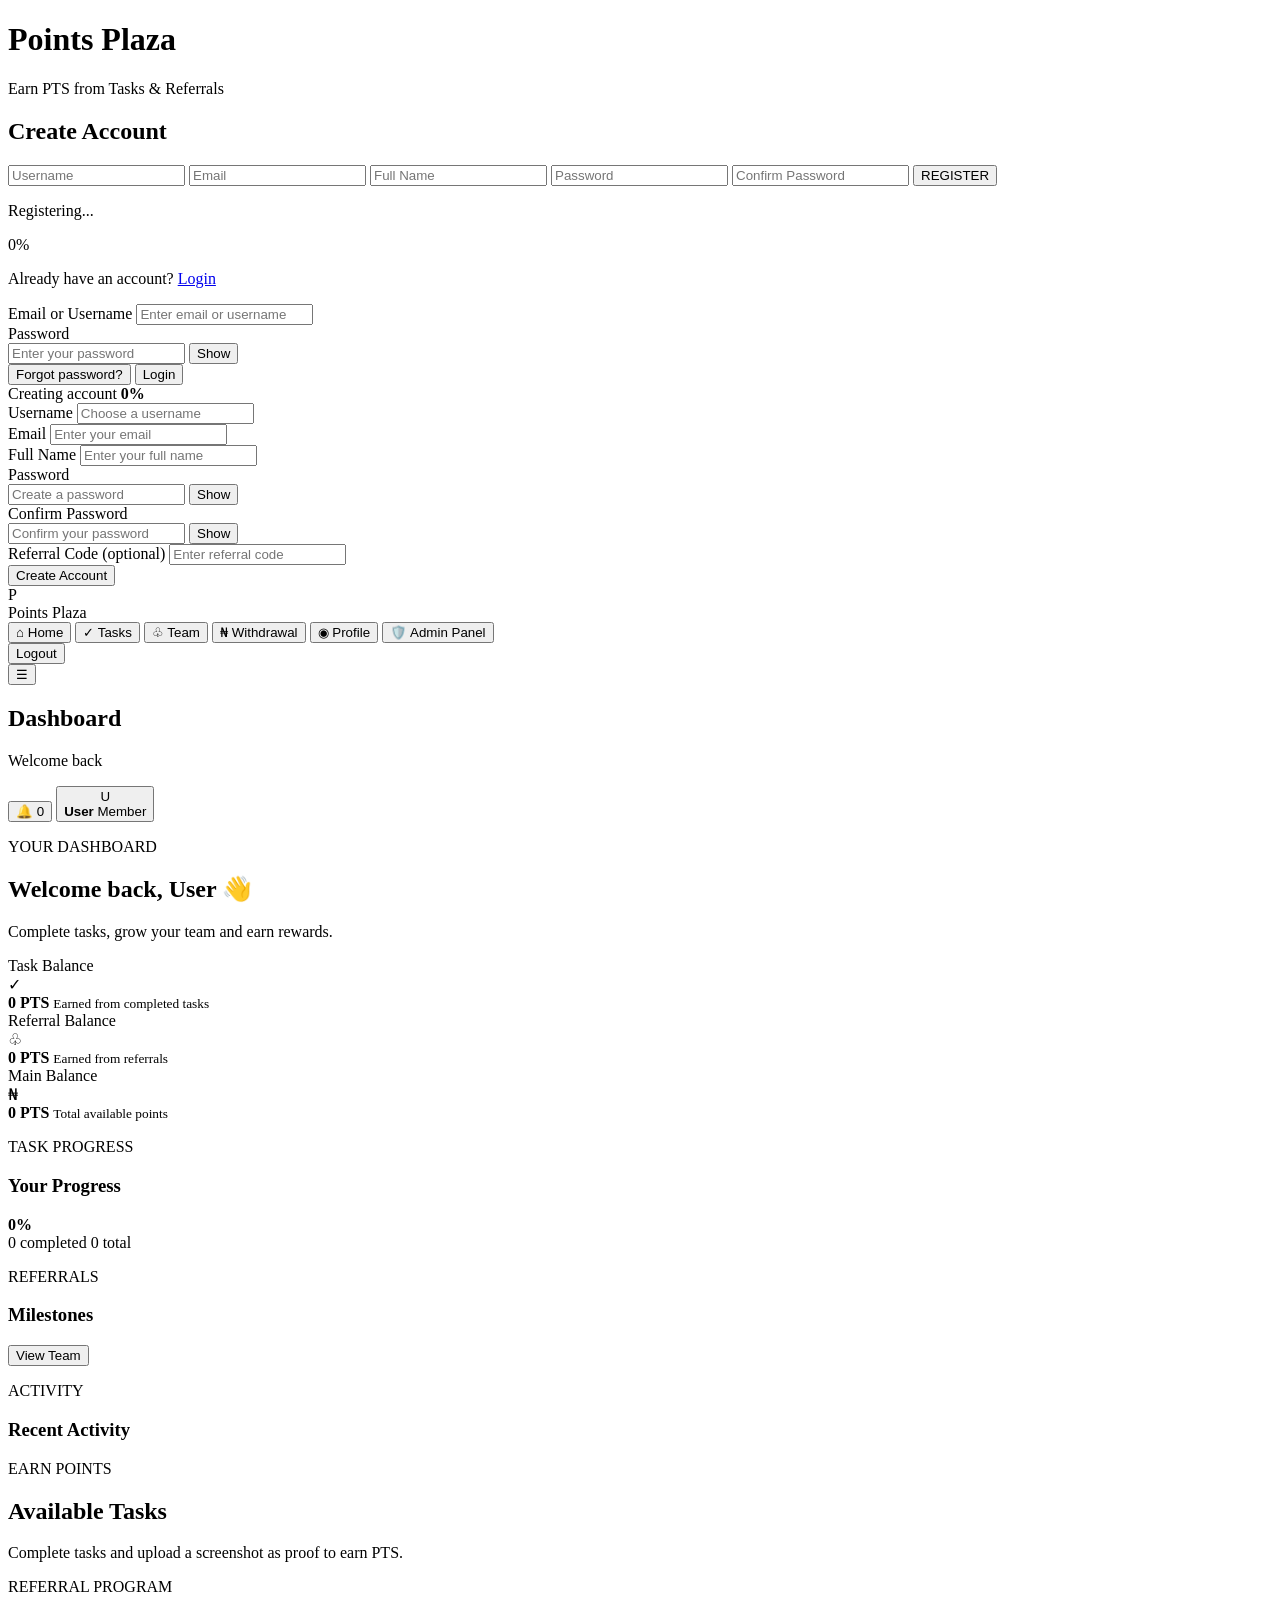
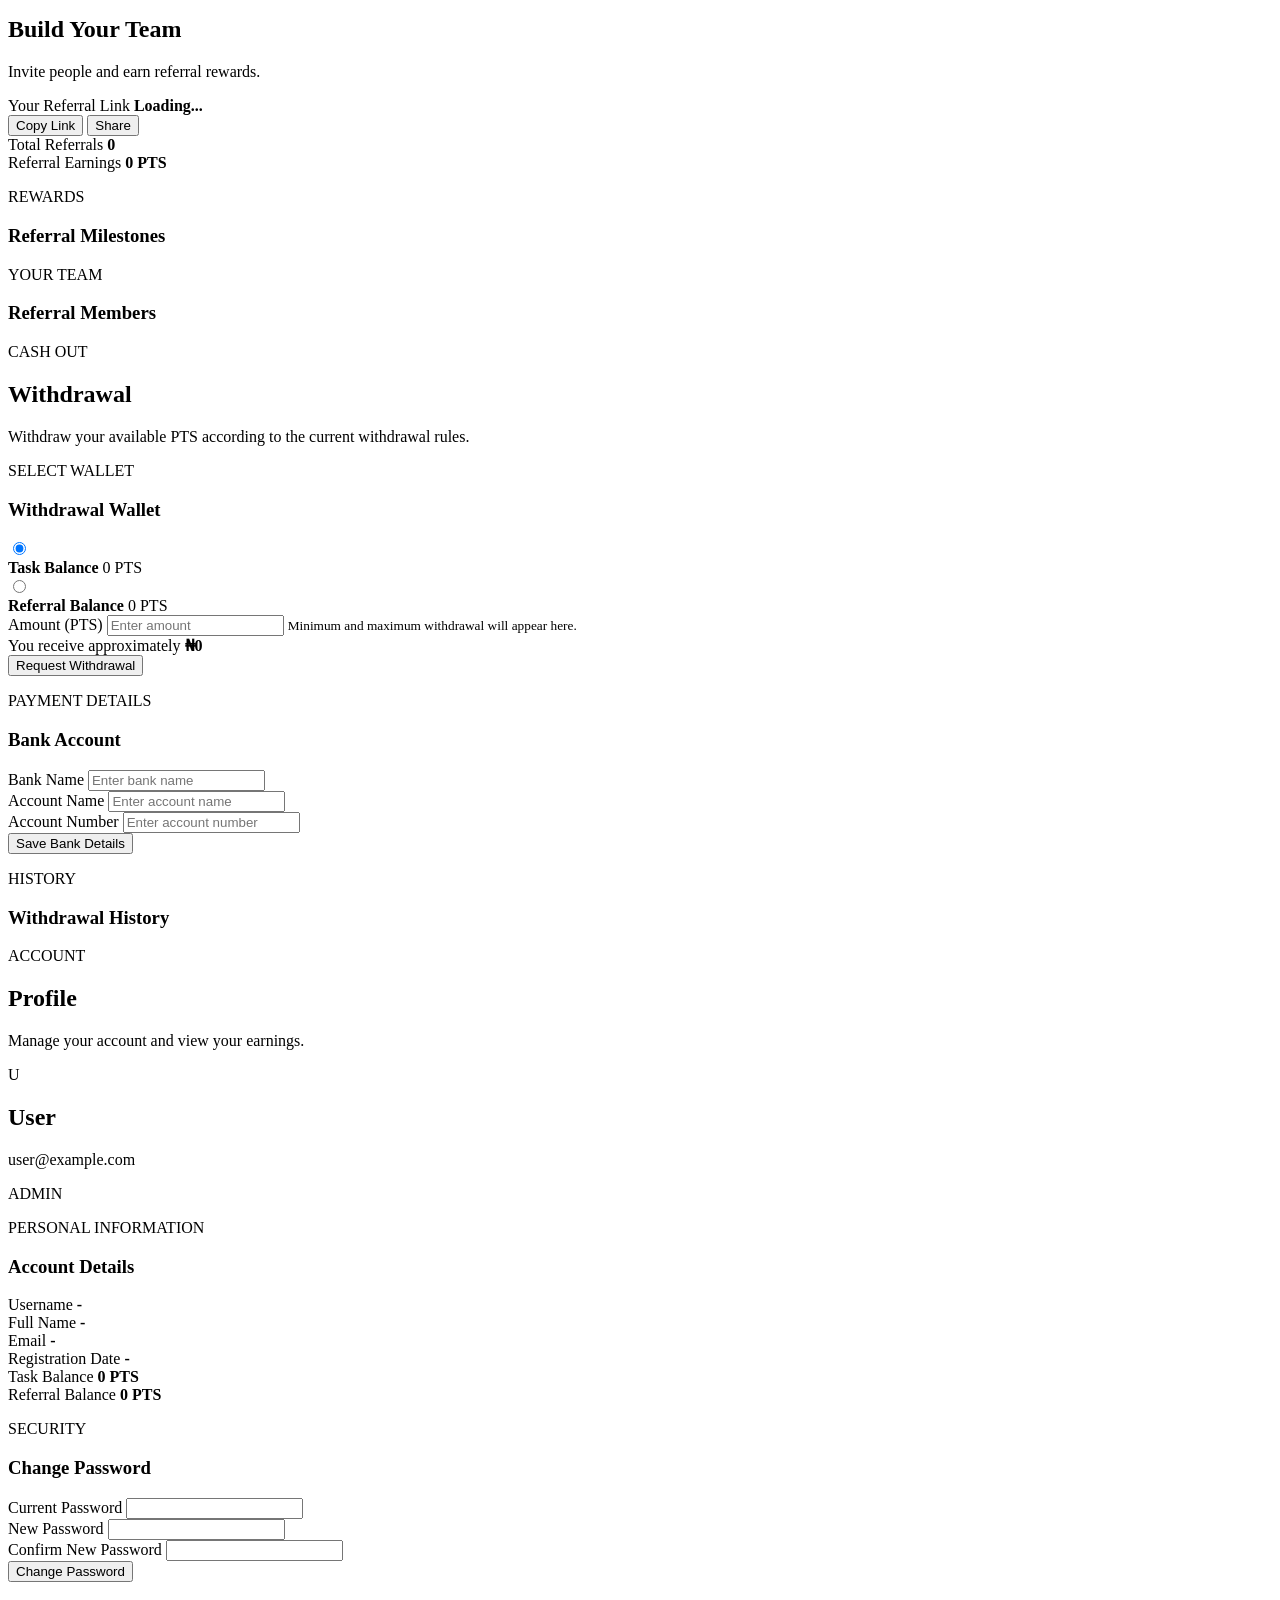
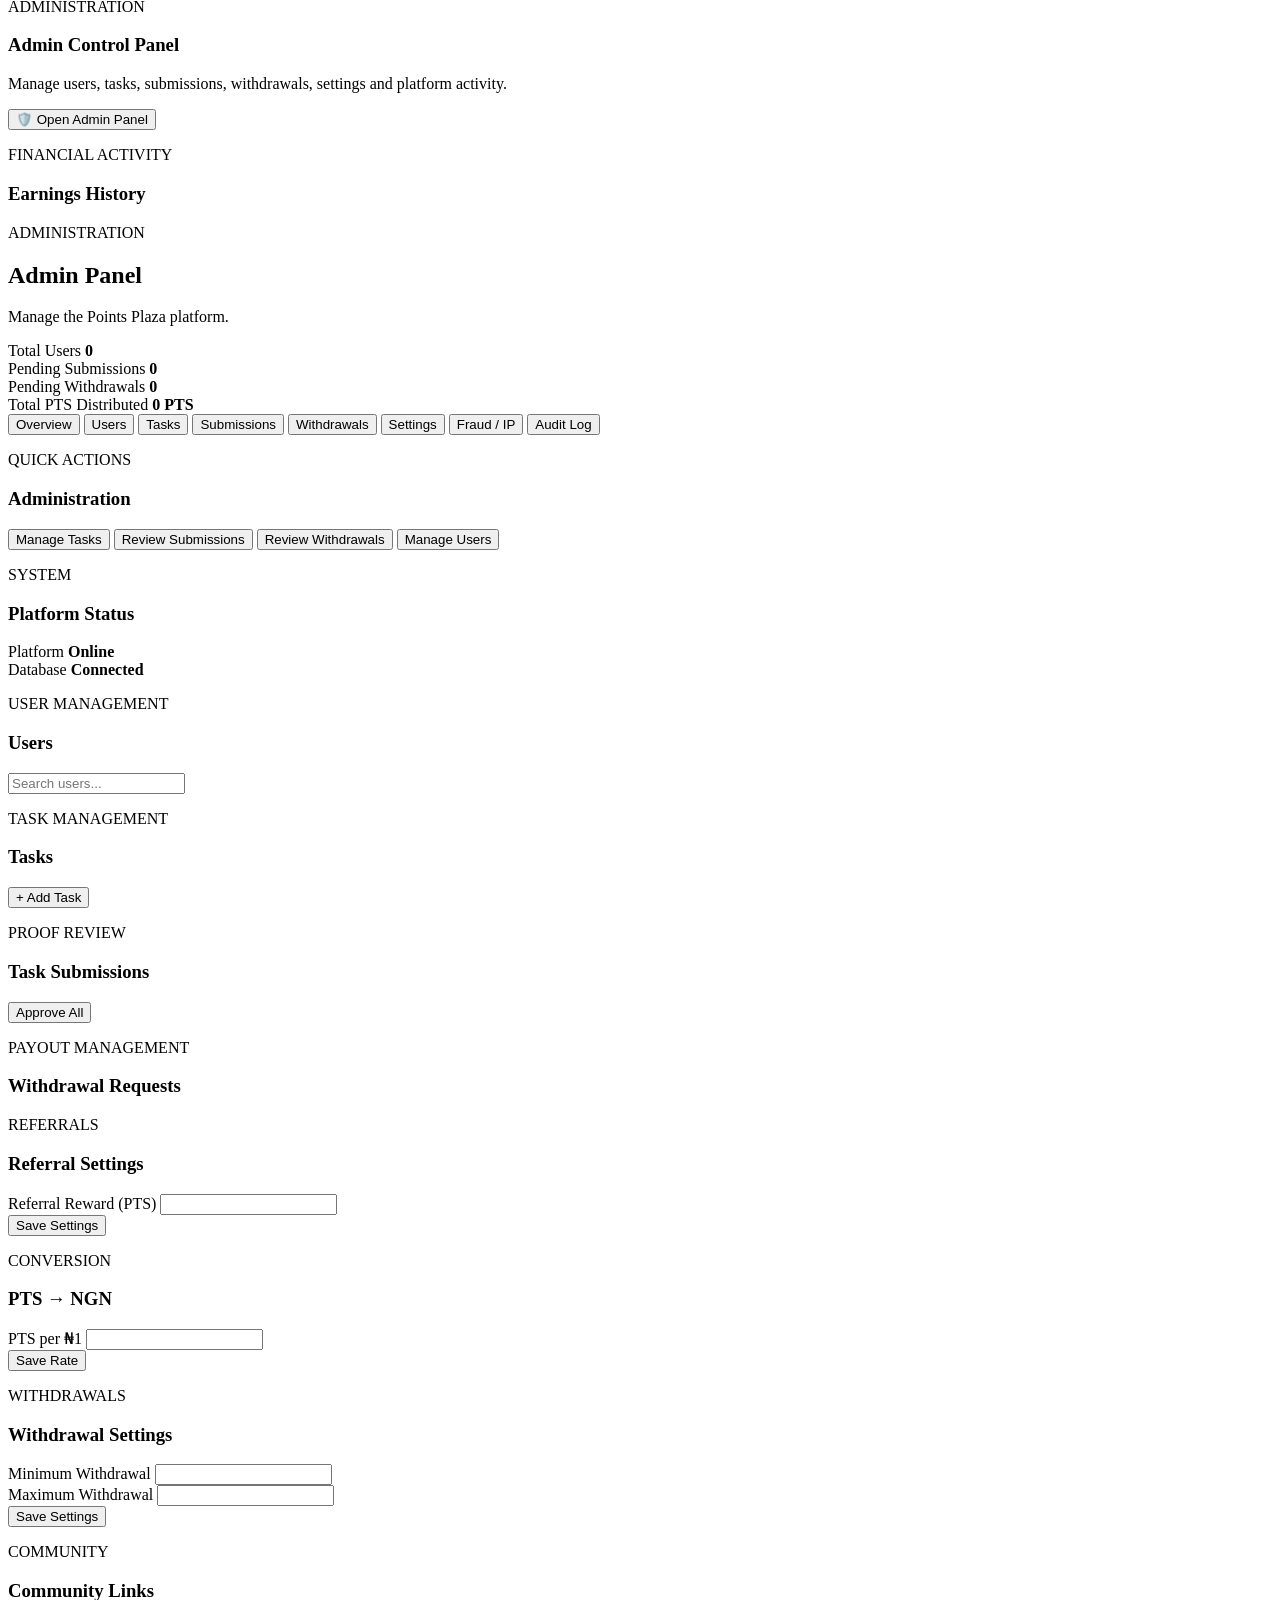
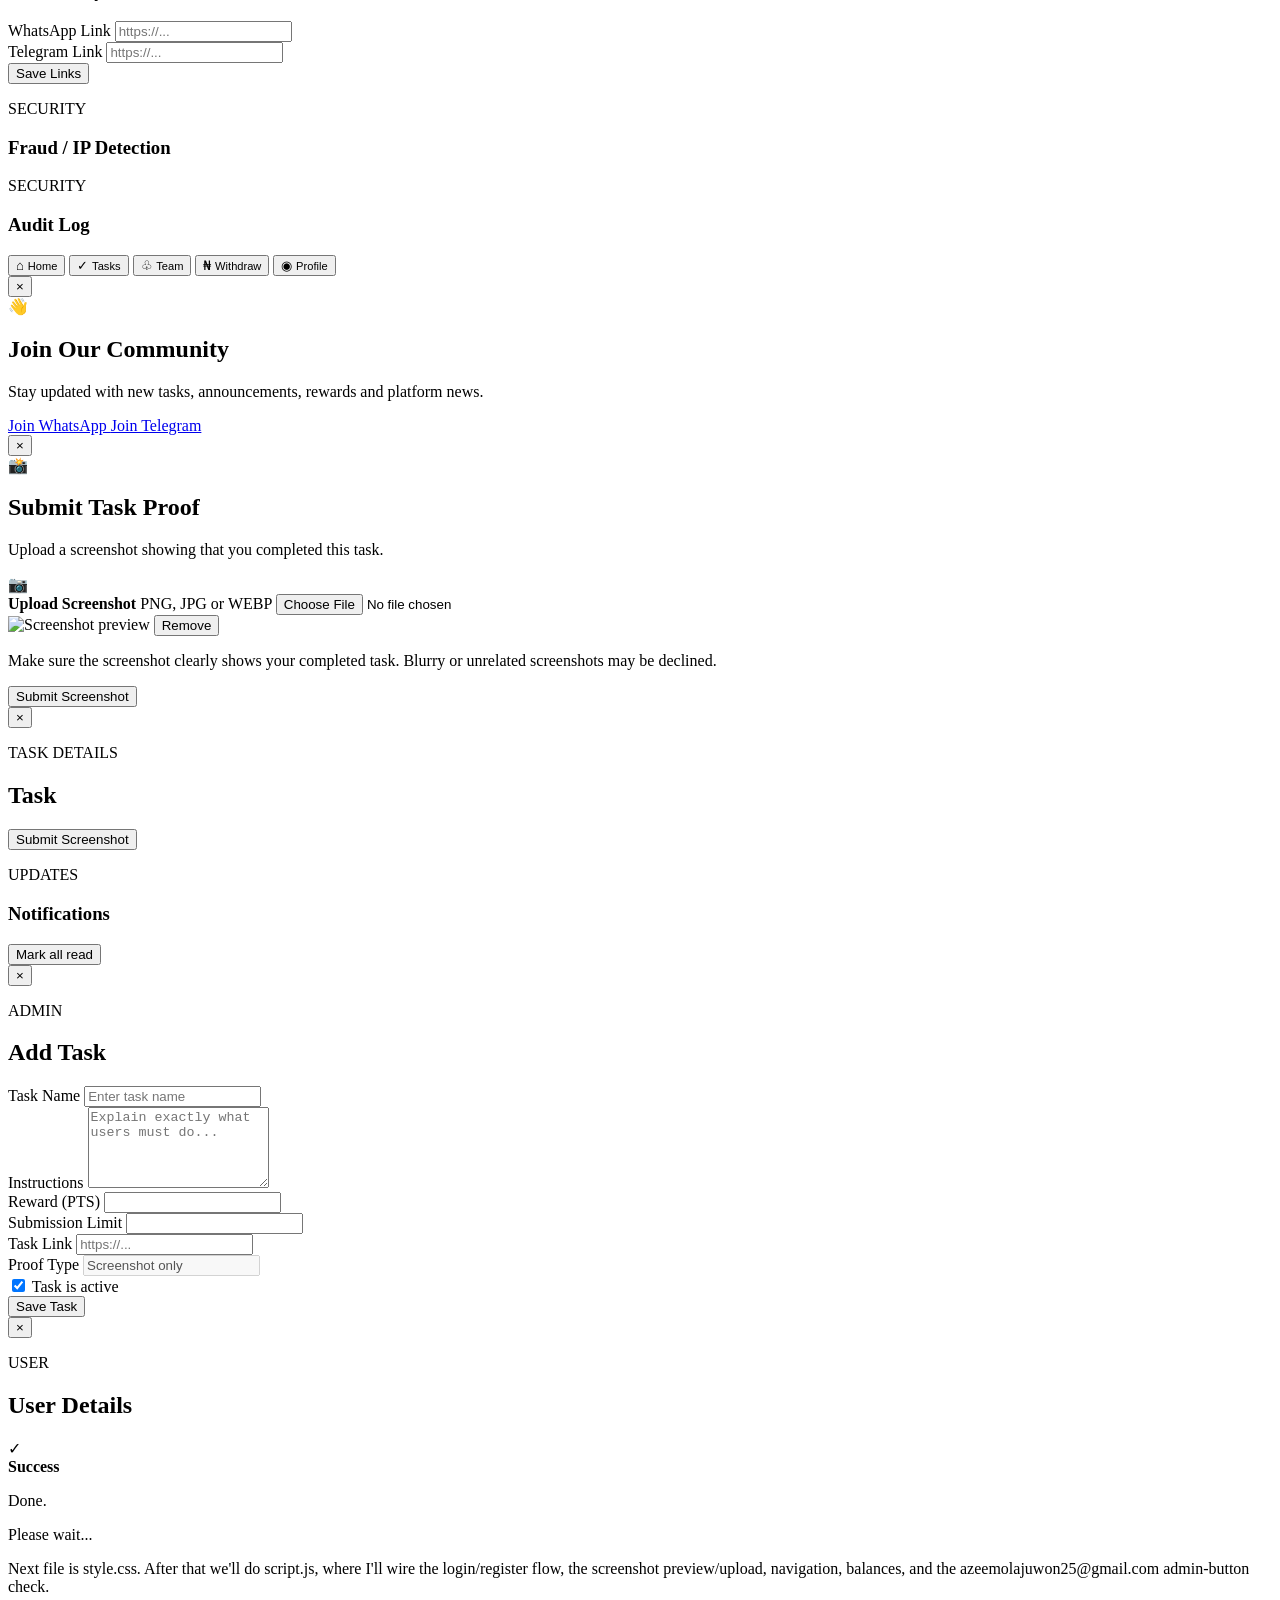
==== commit 84be5631: "Update index.html" ====
--- a/index.html
+++ b/index.html
@@ -1,70 +1,62 @@
 <!DOCTYPE html>
 <html lang="en">
 <head>
-  <meta charset="UTF-8">
-
-  <meta
-    name="viewport"
-    content="width=device-width, initial-scale=1.0"
-  >
-
-  <meta
-    name="description"
-    content="Points Plaza - Complete tasks, refer friends and earn rewards."
-  >
-
-  <title>Points Plaza</title>
-
-  <link rel="stylesheet" href="style.css">
+<meta charset="UTF-8">
+<meta name="viewport" content="width=device-width, initial-scale=1.0">
+<title>Points Plaza - Register</title>
+
+<link rel="stylesheet" href="css/style.css">
 </head>
-
 <body>
 
-  <!-- =====================================================
-       AUTH SCREEN
-  ====================================================== -->
-
-  <div id="authScreen" class="auth-screen">
-
-    <div class="auth-container">
-
-      <!-- BRAND -->
-
-      <div class="auth-brand">
-
-        <div class="brand-logo">
-          P
-        </div>
-
-        <div>
-          <h1>Points Plaza</h1>
-          <p>Earn. Complete. Get rewarded.</p>
-        </div>
+<div class="container">
+
+  <div class="logo">
+      <h1>Points Plaza</h1>
+      <p>Earn PTS from Tasks & Referrals</p>
+  </div>
+
+  <div class="card">
+
+      <h2>Create Account</h2>
+
+      <input type="text" id="username" placeholder="Username">
+
+      <input type="email" id="email" placeholder="Email">
+
+      <input type="text" id="fullname" placeholder="Full Name">
+
+      <input type="password" id="password" placeholder="Password">
+
+      <input type="password" id="confirm" placeholder="Confirm Password">
+
+      <button id="registerBtn">REGISTER</button>
+
+      <div id="loadingBox" class="hidden">
+
+          <p id="loadingText">Registering...</p>
+
+          <div class="progress">
+              <div id="bar"></div>
+          </div>
+
+          <span id="percent">0%</span>
 
       </div>
 
-
-      <!-- AUTH TABS -->
-
-      <div class="auth-tabs">
-
-        <button
-          type="button"
-          id="loginTab"
-          class="auth-tab active"
-        >
-          Login
-        </button>
-
-        <button
-          type="button"
-          id="registerTab"
-          class="auth-tab"
-        >
-          Register
-        </button>
-
-      </div>
+      <p class="login">
+          Already have an account?
+          <a href="login.html">Login</a>
+      </p>
+
+  </div>
+
+</div>
+
+<script src="js/auth.js"></script>
+
+</body>
+  </html>      </div>
 
 
       <!-- =================================================
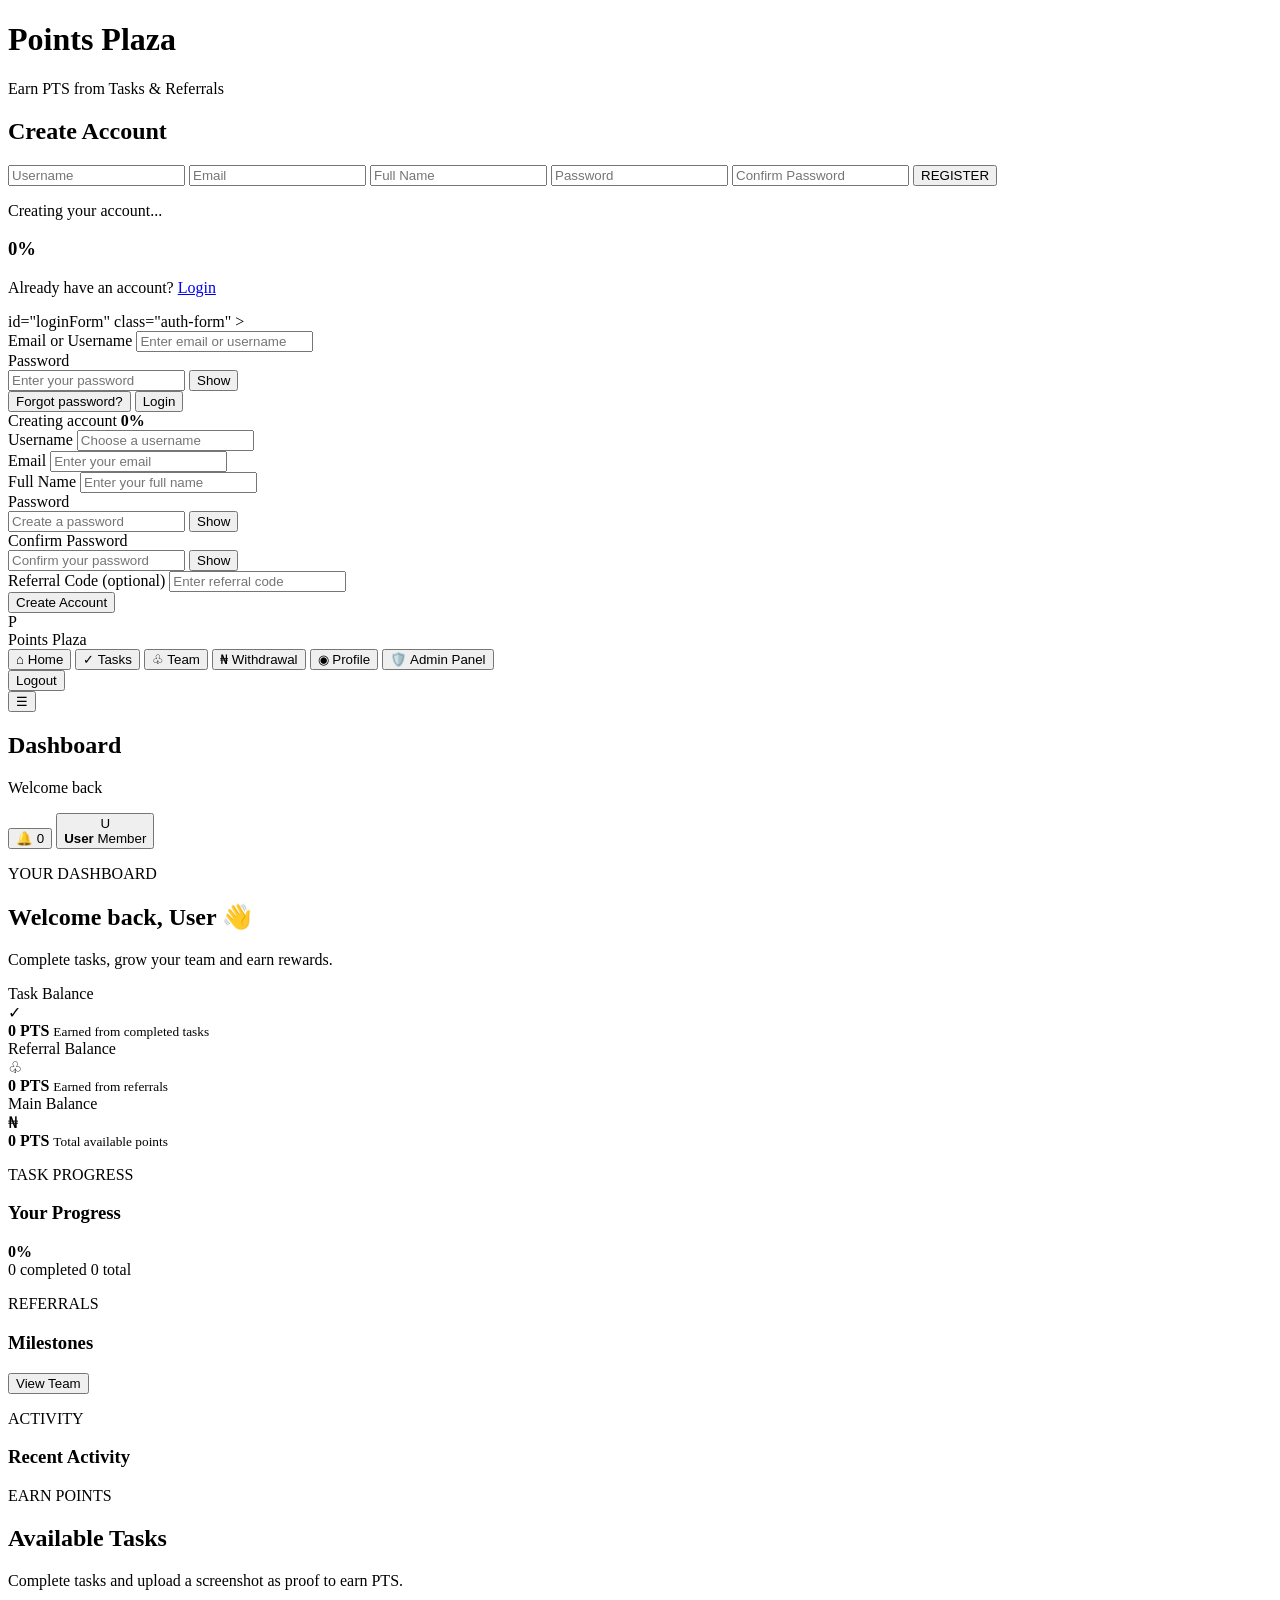
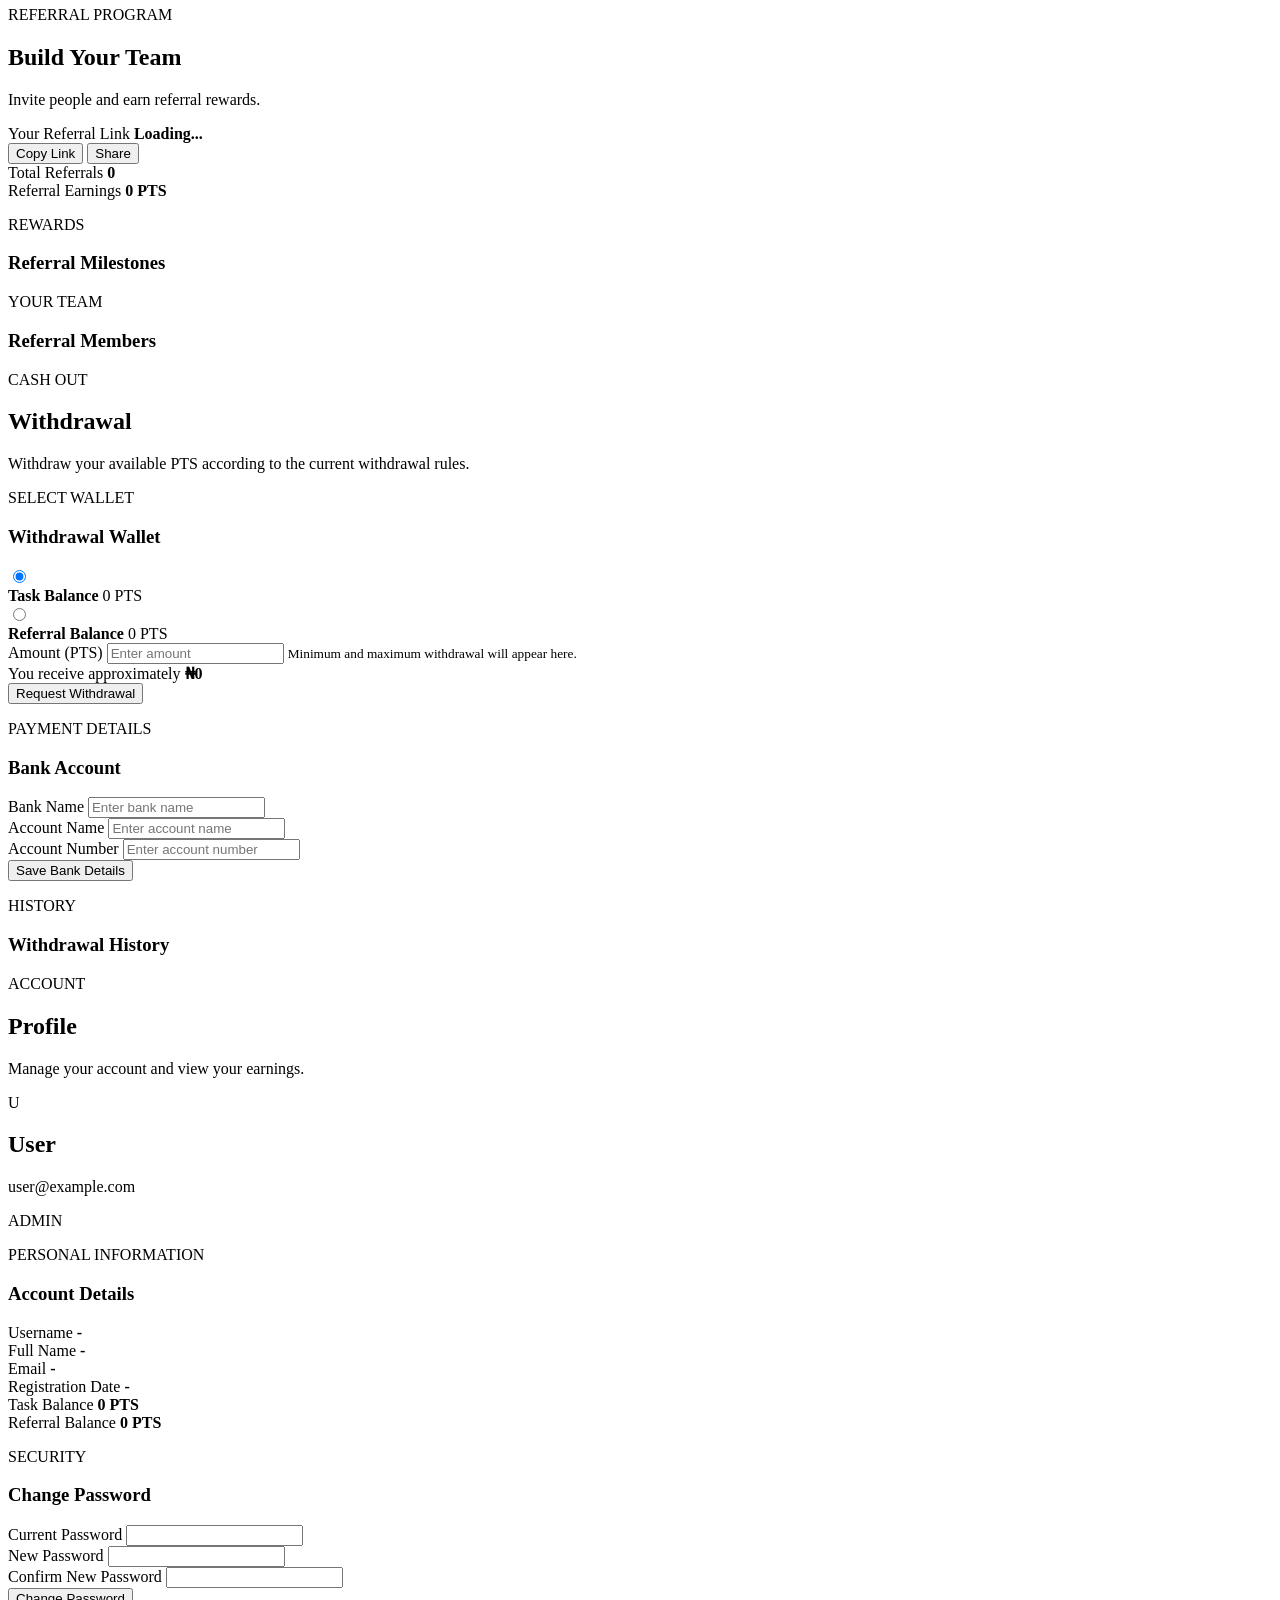
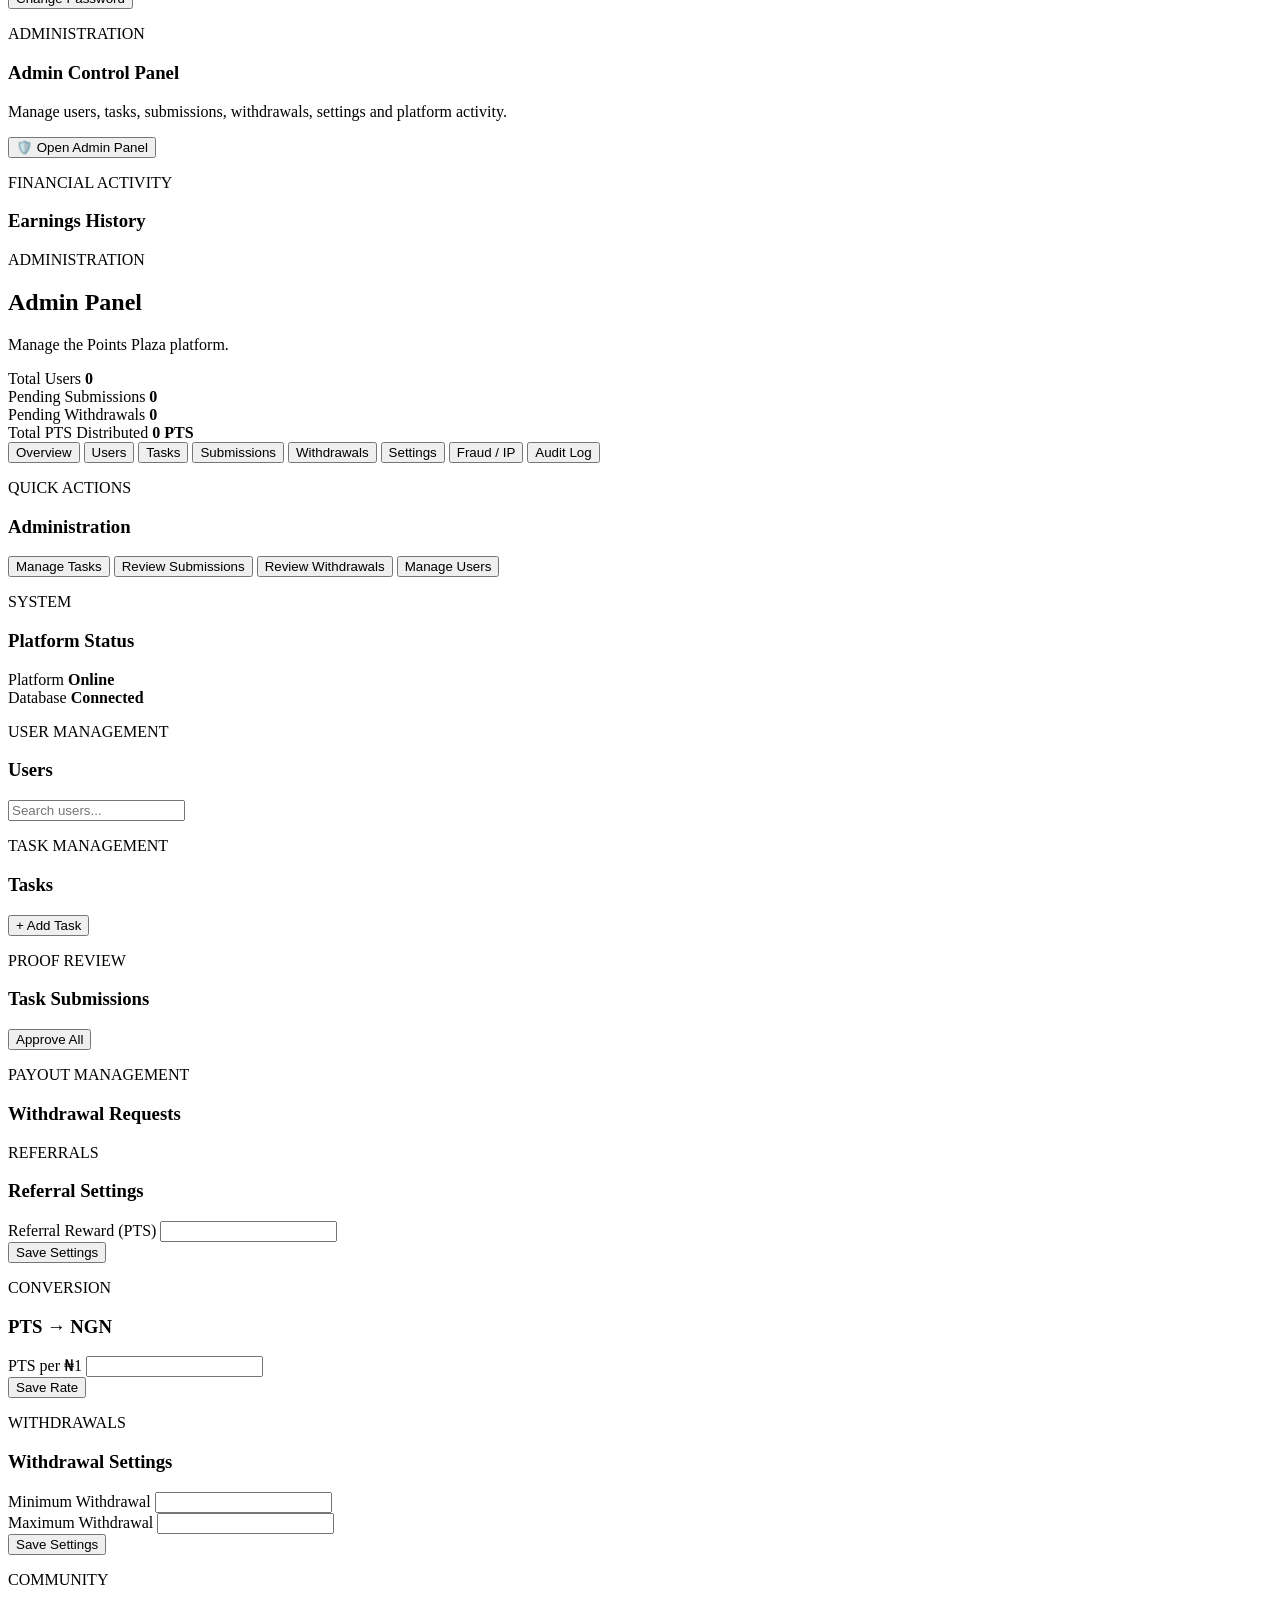
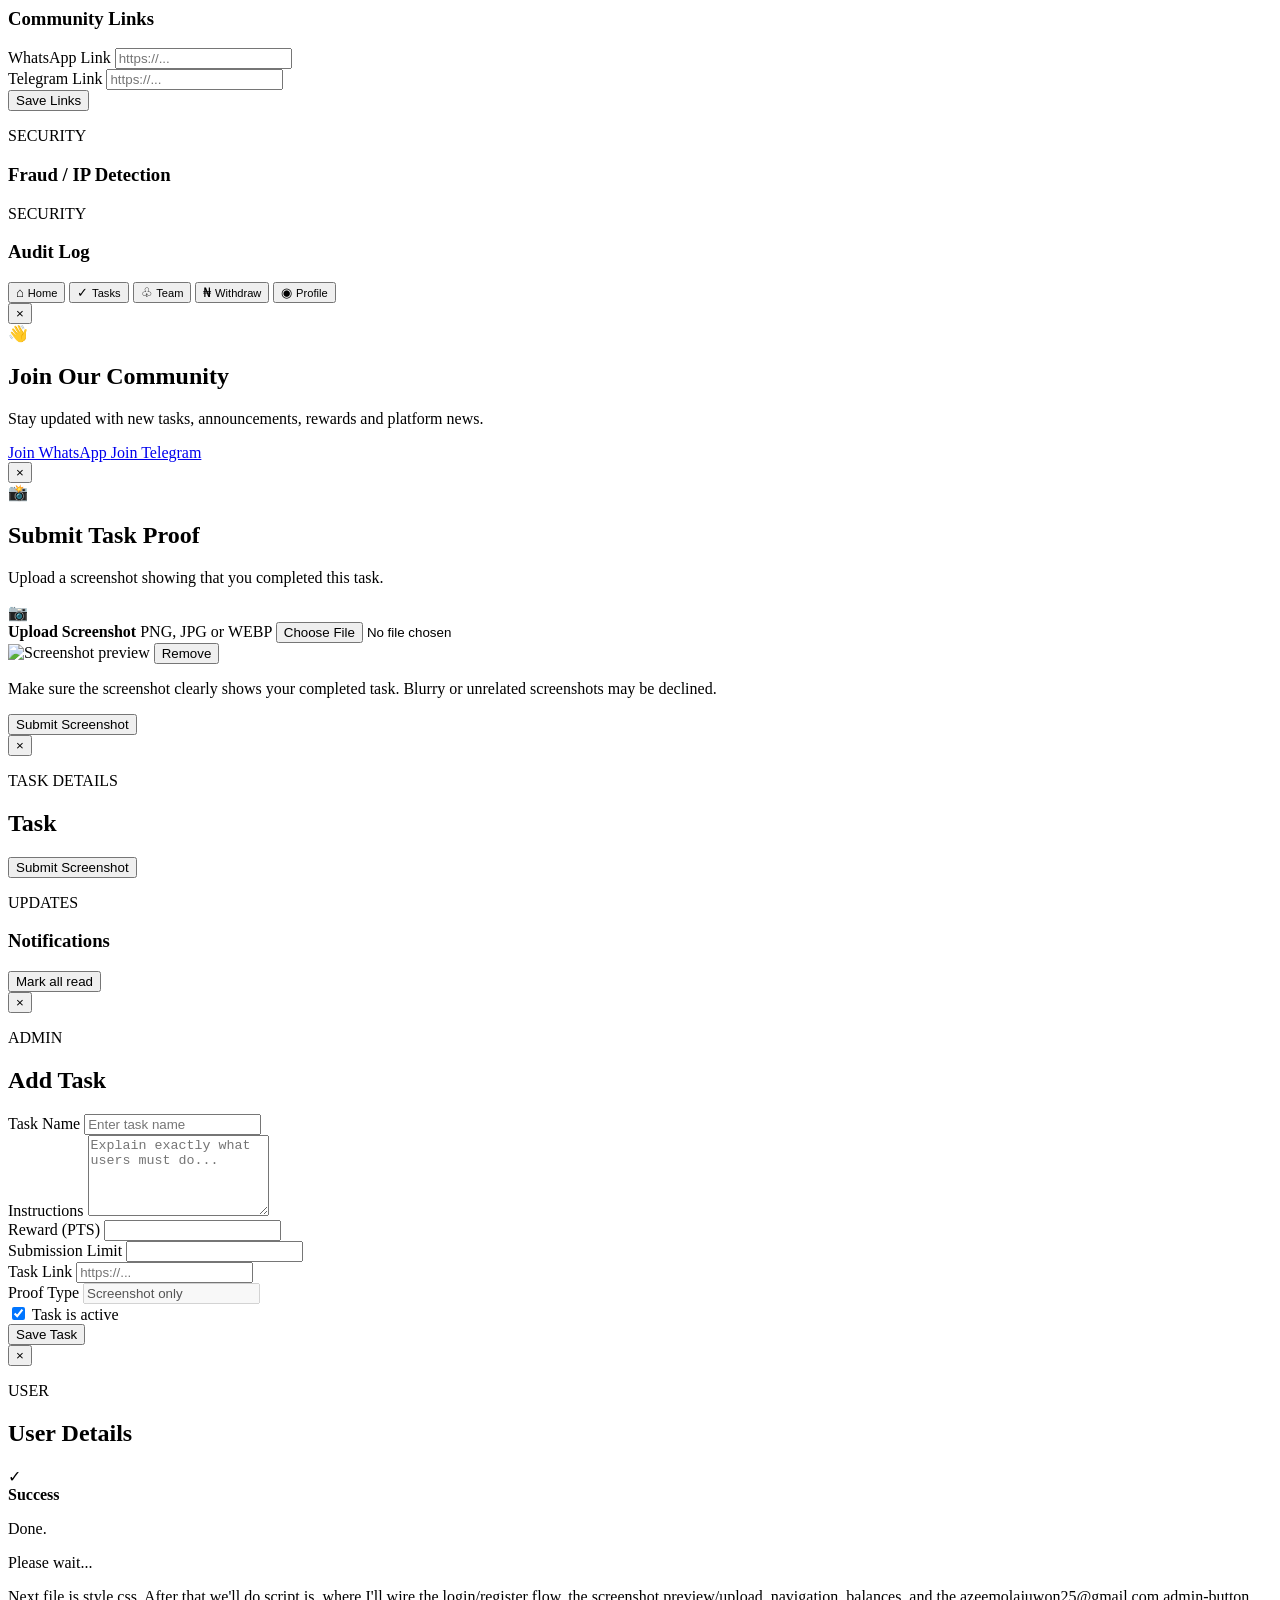
==== commit 49927d66: "Update index.html" ====
--- a/index.html
+++ b/index.html
@@ -1,70 +1,50 @@
 <!DOCTYPE html>
 <html lang="en">
 <head>
-<meta charset="UTF-8">
-<meta name="viewport" content="width=device-width, initial-scale=1.0">
-<title>Points Plaza - Register</title>
-
-<link rel="stylesheet" href="css/style.css">
+  <meta charset="UTF-8">
+  <meta name="viewport" content="width=device-width, initial-scale=1.0">
+  <title>Points Plaza - Register</title>
+  <link rel="stylesheet" href="css/style.css">
 </head>
 <body>
 
 <div class="container">
 
   <div class="logo">
-      <h1>Points Plaza</h1>
-      <p>Earn PTS from Tasks & Referrals</p>
+    <h1>Points Plaza</h1>
+    <p>Earn PTS from Tasks & Referrals</p>
   </div>
 
   <div class="card">
-
-      <h2>Create Account</h2>
-
-      <input type="text" id="username" placeholder="Username">
-
-      <input type="email" id="email" placeholder="Email">
-
-      <input type="text" id="fullname" placeholder="Full Name">
-
-      <input type="password" id="password" placeholder="Password">
-
-      <input type="password" id="confirm" placeholder="Confirm Password">
-
-      <button id="registerBtn">REGISTER</button>
-
-      <div id="loadingBox" class="hidden">
-
-          <p id="loadingText">Registering...</p>
-
-          <div class="progress">
-              <div id="bar"></div>
-          </div>
-
-          <span id="percent">0%</span>
-
+    <h2>Create Account</h2>
+
+    <input type="text" id="username" placeholder="Username" required>
+    <input type="email" id="email" placeholder="Email" required>
+    <input type="text" id="fullname" placeholder="Full Name" required>
+    <input type="password" id="password" placeholder="Password" required>
+    <input type="password" id="confirm" placeholder="Confirm Password" required>
+
+    <button id="registerBtn">REGISTER</button>
+
+    <div id="loadingBox" class="hidden">
+      <p>Creating your account...</p>
+      <div class="progress">
+        <div id="bar"></div>
       </div>
-
-      <p class="login">
-          Already have an account?
-          <a href="login.html">Login</a>
-      </p>
-
+      <h3 id="percent">0%</h3>
+    </div>
+
+    <p class="login">
+      Already have an account?
+      <a href="login.html">Login</a>
+    </p>
   </div>
 
 </div>
 
 <script src="js/auth.js"></script>
-
 </body>
-  </html>      </div>
-
-
-      <!-- =================================================
-           LOGIN FORM
-      ================================================== -->
-
-      <form
-        id="loginForm"
+</html>        id="loginForm"
         class="auth-form"
       >
 
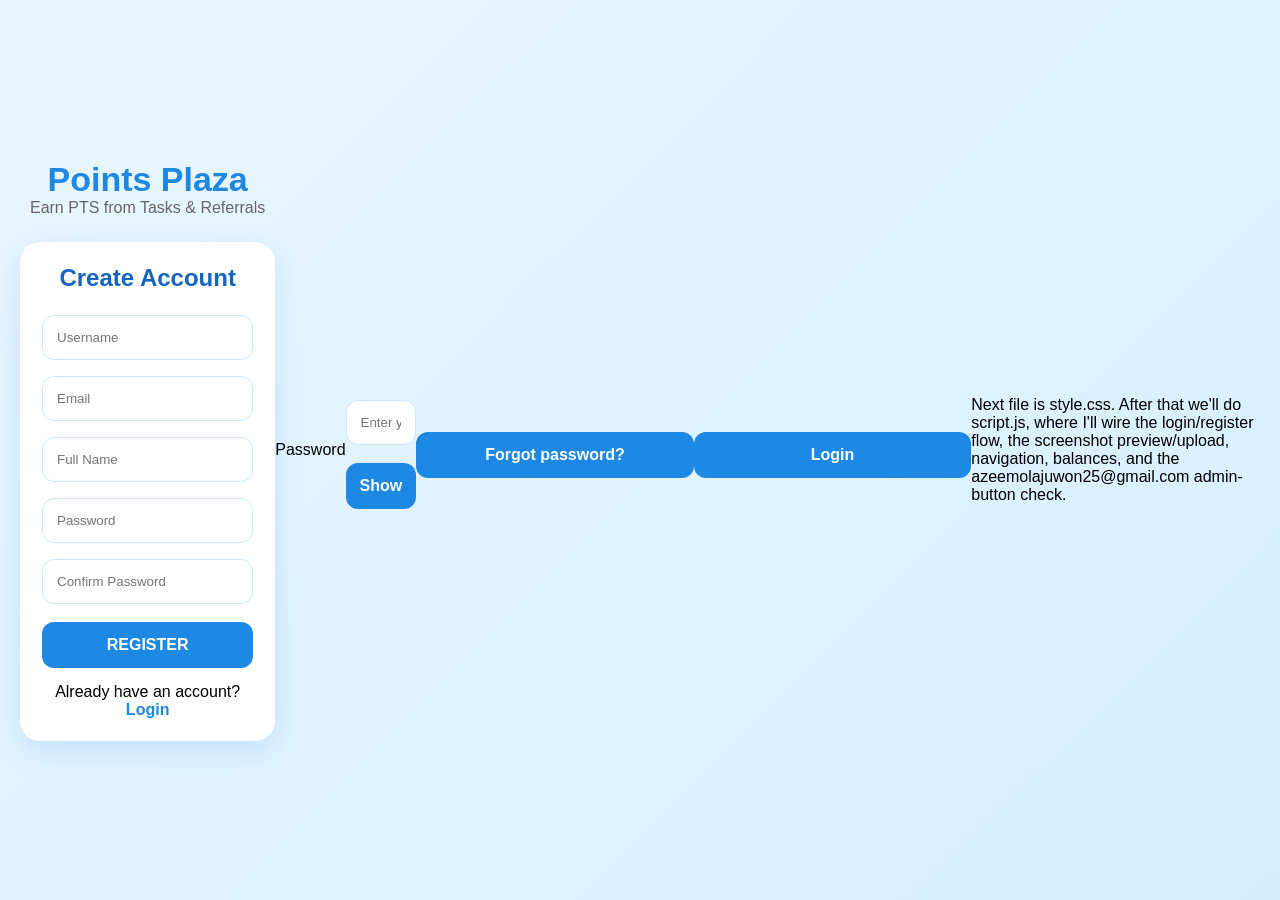
==== commit 242e0ba1: "Update index.html" ====
--- a/index.html
+++ b/index.html
@@ -1,10 +1,71 @@
 <!DOCTYPE html>
 <html lang="en">
 <head>
-  <meta charset="UTF-8">
-  <meta name="viewport" content="width=device-width, initial-scale=1.0">
-  <title>Points Plaza - Register</title>
-  <link rel="stylesheet" href="css/style.css">
+<meta charset="UTF-8">
+<meta name="viewport" content="width=device-width, initial-scale=1.0">
+<title>Points Plaza - Register</title>
+
+<style>
+*{margin:0;padding:0;box-sizing:border-box;font-family:Arial,sans-serif}
+body{
+  background:linear-gradient(135deg,#eaf6ff,#d6efff);
+  min-height:100vh;
+  display:flex;
+  justify-content:center;
+  align-items:center;
+  padding:20px;
+}
+.container{width:100%;max-width:400px}
+.logo{text-align:center;margin-bottom:25px}
+.logo h1{color:#1e88e5;font-size:34px}
+.logo p{color:#666}
+.card{
+  background:#fff;
+  border-radius:20px;
+  padding:22px;
+  box-shadow:0 10px 30px rgba(30,136,229,.15);
+}
+h2{text-align:center;color:#1565c0;margin-bottom:15px}
+input{
+  width:100%;
+  padding:14px;
+  margin:8px 0;
+  border:1px solid #cfe8ff;
+  border-radius:12px;
+  outline:none;
+}
+input:focus{border-color:#1e88e5}
+button{
+  width:100%;
+  padding:14px;
+  margin-top:10px;
+  border:none;
+  border-radius:12px;
+  background:#1e88e5;
+  color:#fff;
+  font-weight:bold;
+  font-size:16px;
+}
+.progress{
+  width:100%;
+  height:10px;
+  background:#dbefff;
+  border-radius:20px;
+  overflow:hidden;
+  margin:10px 0;
+}
+#bar{
+  width:0%;
+  height:100%;
+  background:#2196f3;
+  transition:.4s;
+}
+.hidden{display:none}
+#loadingBox{text-align:center;margin-top:15px}
+.login{text-align:center;margin-top:15px}
+.login a{color:#1e88e5;text-decoration:none;font-weight:bold}
+</style>
+
 </head>
 <body>
 
@@ -16,21 +77,20 @@
   </div>
 
   <div class="card">
+
     <h2>Create Account</h2>
 
-    <input type="text" id="username" placeholder="Username" required>
-    <input type="email" id="email" placeholder="Email" required>
-    <input type="text" id="fullname" placeholder="Full Name" required>
-    <input type="password" id="password" placeholder="Password" required>
-    <input type="password" id="confirm" placeholder="Confirm Password" required>
+    <input type="text" id="username" placeholder="Username">
+    <input type="email" id="email" placeholder="Email">
+    <input type="text" id="fullname" placeholder="Full Name">
+    <input type="password" id="password" placeholder="Password">
+    <input type="password" id="confirm" placeholder="Confirm Password">
 
     <button id="registerBtn">REGISTER</button>
 
     <div id="loadingBox" class="hidden">
-      <p>Creating your account...</p>
-      <div class="progress">
-        <div id="bar"></div>
-      </div>
+      <p>Creating Account...</p>
+      <div class="progress"><div id="bar"></div></div>
       <h3 id="percent">0%</h3>
     </div>
 
@@ -38,37 +98,15 @@
       Already have an account?
       <a href="login.html">Login</a>
     </p>
+
   </div>
 
 </div>
 
 <script src="js/auth.js"></script>
+
 </body>
-</html>        id="loginForm"
-        class="auth-form"
-      >
-
-        <div class="form-group">
-
-          <label for="loginIdentifier">
-            Email or Username
-          </label>
-
-          <input
-            type="text"
-            id="loginIdentifier"
-            placeholder="Enter email or username"
-            autocomplete="username"
-            required
-          >
-
-        </div>
-
-
-        <div class="form-group">
-
-          <label for="loginPassword">
-            Password
+</html>            Password
           </label>
 
           <div class="password-wrapper">
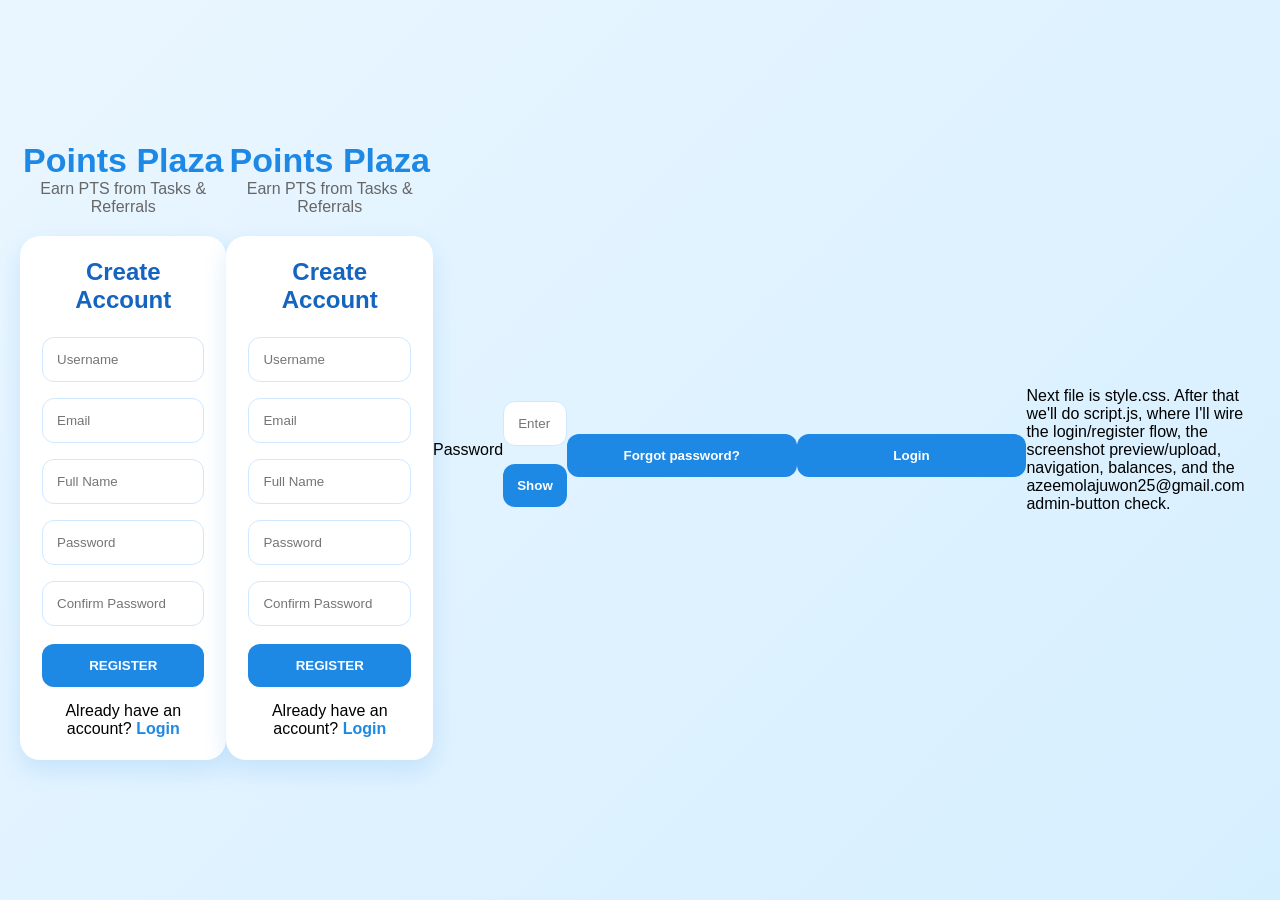
==== commit 3b27873b: "Update index.html" ====
--- a/index.html
+++ b/index.html
@@ -4,67 +4,56 @@
 <meta charset="UTF-8">
 <meta name="viewport" content="width=device-width, initial-scale=1.0">
 <title>Points Plaza - Register</title>
-
 <style>
 *{margin:0;padding:0;box-sizing:border-box;font-family:Arial,sans-serif}
-body{
-  background:linear-gradient(135deg,#eaf6ff,#d6efff);
-  min-height:100vh;
-  display:flex;
-  justify-content:center;
-  align-items:center;
-  padding:20px;
-}
-.container{width:100%;max-width:400px}
-.logo{text-align:center;margin-bottom:25px}
+body{background:linear-gradient(135deg,#eaf6ff,#d6efff);min-height:100vh;display:flex;justify-content:center;align-items:center;padding:20px}
+.container{width:100%;max-width:380px}
+.logo{text-align:center;margin-bottom:20px}
 .logo h1{color:#1e88e5;font-size:34px}
 .logo p{color:#666}
-.card{
-  background:#fff;
-  border-radius:20px;
-  padding:22px;
-  box-shadow:0 10px 30px rgba(30,136,229,.15);
-}
-h2{text-align:center;color:#1565c0;margin-bottom:15px}
-input{
-  width:100%;
-  padding:14px;
-  margin:8px 0;
-  border:1px solid #cfe8ff;
-  border-radius:12px;
-  outline:none;
-}
-input:focus{border-color:#1e88e5}
-button{
-  width:100%;
-  padding:14px;
-  margin-top:10px;
-  border:none;
-  border-radius:12px;
-  background:#1e88e5;
-  color:#fff;
-  font-weight:bold;
-  font-size:16px;
-}
-.progress{
-  width:100%;
-  height:10px;
-  background:#dbefff;
-  border-radius:20px;
-  overflow:hidden;
-  margin:10px 0;
-}
-#bar{
-  width:0%;
-  height:100%;
-  background:#2196f3;
-  transition:.4s;
-}
-.hidden{display:none}
-#loadingBox{text-align:center;margin-top:15px}
+.card{background:#fff;padding:22px;border-radius:20px;box-shadow:0 10px 25px rgba(30,136,229,.15)}
+.card h2{text-align:center;color:#1565c0;margin-bottom:15px}
+input{width:100%;padding:14px;margin:8px 0;border:1px solid #cfe8ff;border-radius:12px}
+button{width:100%;padding:14px;background:#1e88e5;color:#fff;border:none;border-radius:12px;font-weight:bold;margin-top:10px}
 .login{text-align:center;margin-top:15px}
 .login a{color:#1e88e5;text-decoration:none;font-weight:bold}
+.hidden{display:none}
+.progress{height:10px;background:#dbefff;border-radius:20px;overflow:hidden;margin:10px 0}
+#bar{width:0;height:100%;background:#2196f3}
 </style>
+</head>
+<body>
+
+<div class="container">
+  <div class="logo">
+    <h1>Points Plaza</h1>
+    <p>Earn PTS from Tasks & Referrals</p>
+  </div>
+
+  <div class="card">
+    <h2>Create Account</h2>
+
+    <input id="username" placeholder="Username">
+    <input id="email" type="email" placeholder="Email">
+    <input id="fullname" placeholder="Full Name">
+    <input id="password" type="password" placeholder="Password">
+    <input id="confirm" type="password" placeholder="Confirm Password">
+
+    <button id="registerBtn">REGISTER</button>
+
+    <div id="loadingBox" class="hidden">
+      <p>Creating Account...</p>
+      <div class="progress"><div id="bar"></div></div>
+      <h3 id="percent">0%</h3>
+    </div>
+
+    <p class="login">Already have an account? <a href="login.html">Login</a></p>
+  </div>
+</div>
+
+<script src="js/auth.js"></script>
+</body>
+</html></style>
 
 </head>
 <body>
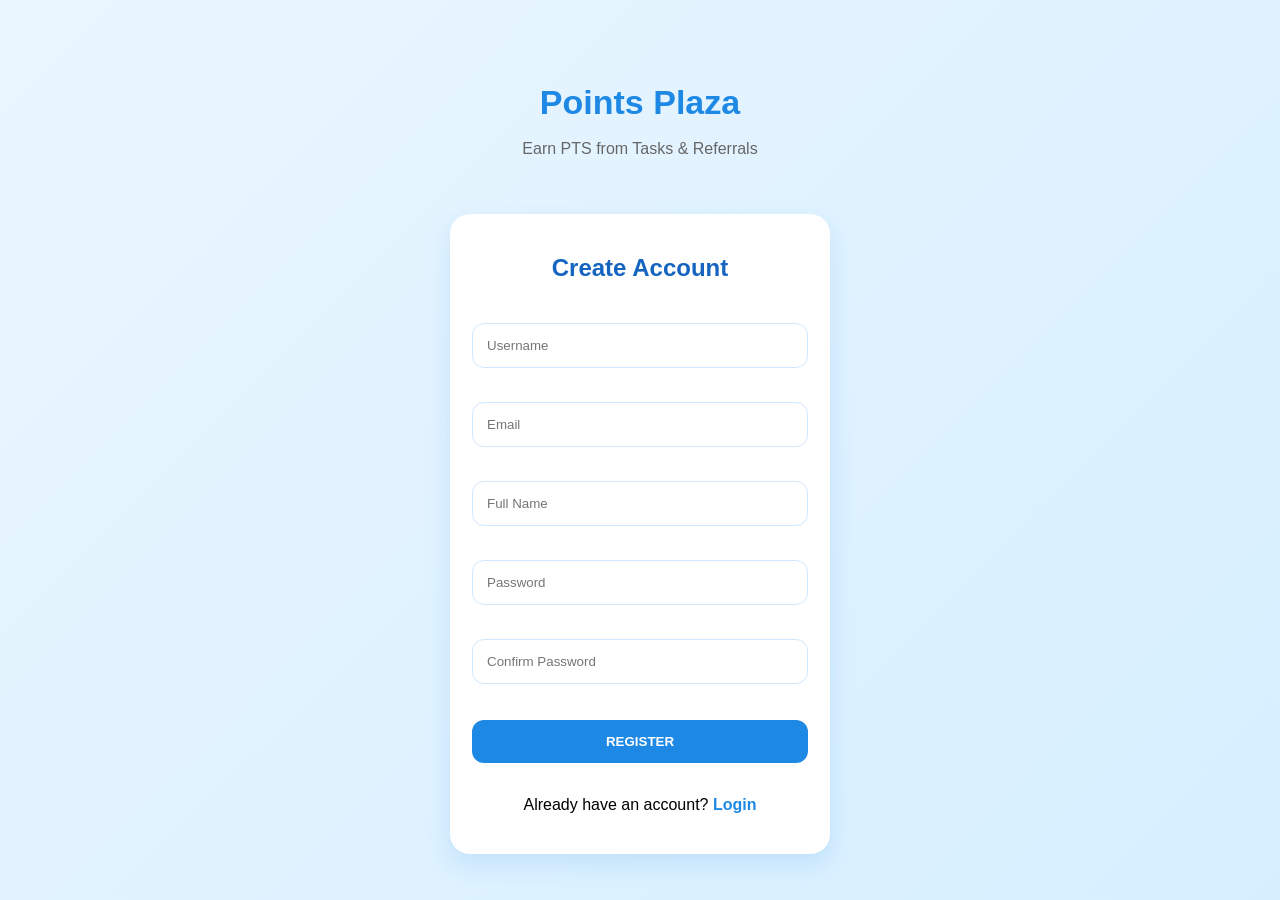
==== commit cba43f84: "Update index.html" ====
--- a/index.html
+++ b/index.html
@@ -25,2954 +25,32 @@
 <body>
 
 <div class="container">
-  <div class="logo">
-    <h1>Points Plaza</h1>
-    <p>Earn PTS from Tasks & Referrals</p>
-  </div>
+  <div class="logo">
+    <h1>Points Plaza</h1>
+    <p>Earn PTS from Tasks & Referrals</p>
+  </div>
 
-  <div class="card">
-    <h2>Create Account</h2>
+  <div class="card">
+    <h2>Create Account</h2>
 
-    <input id="username" placeholder="Username">
-    <input id="email" type="email" placeholder="Email">
-    <input id="fullname" placeholder="Full Name">
-    <input id="password" type="password" placeholder="Password">
-    <input id="confirm" type="password" placeholder="Confirm Password">
+    <input id="username" placeholder="Username">
+    <input id="email" type="email" placeholder="Email">
+    <input id="fullname" placeholder="Full Name">
+    <input id="password" type="password" placeholder="Password">
+    <input id="confirm" type="password" placeholder="Confirm Password">
 
-    <button id="registerBtn">REGISTER</button>
+    <button id="registerBtn">REGISTER</button>
 
-    <div id="loadingBox" class="hidden">
-      <p>Creating Account...</p>
-      <div class="progress"><div id="bar"></div></div>
-      <h3 id="percent">0%</h3>
-    </div>
+    <div id="loadingBox" class="hidden">
+      <p>Creating Account...</p>
+      <div class="progress"><div id="bar"></div></div>
+      <h3 id="percent">0%</h3>
+    </div>
 
-    <p class="login">Already have an account? <a href="login.html">Login</a></p>
-  </div>
+    <p class="login">Already have an account? <a href="login.html">Login</a></p>
+  </div>
 </div>
 
 <script src="js/auth.js"></script>
 </body>
-</html></style>
-
-</head>
-<body>
-
-<div class="container">
-
-  <div class="logo">
-    <h1>Points Plaza</h1>
-    <p>Earn PTS from Tasks & Referrals</p>
-  </div>
-
-  <div class="card">
-
-    <h2>Create Account</h2>
-
-    <input type="text" id="username" placeholder="Username">
-    <input type="email" id="email" placeholder="Email">
-    <input type="text" id="fullname" placeholder="Full Name">
-    <input type="password" id="password" placeholder="Password">
-    <input type="password" id="confirm" placeholder="Confirm Password">
-
-    <button id="registerBtn">REGISTER</button>
-
-    <div id="loadingBox" class="hidden">
-      <p>Creating Account...</p>
-      <div class="progress"><div id="bar"></div></div>
-      <h3 id="percent">0%</h3>
-    </div>
-
-    <p class="login">
-      Already have an account?
-      <a href="login.html">Login</a>
-    </p>
-
-  </div>
-
-</div>
-
-<script src="js/auth.js"></script>
-
-</body>
-</html>            Password
-          </label>
-
-          <div class="password-wrapper">
-
-            <input
-              type="password"
-              id="loginPassword"
-              placeholder="Enter your password"
-              autocomplete="current-password"
-              required
-            >
-
-            <button
-              type="button"
-              class="password-toggle"
-              data-target="loginPassword"
-            >
-              Show
-            </button>
-
-          </div>
-
-        </div>
-
-
-        <button
-          type="button"
-          id="forgotPasswordBtn"
-          class="forgot-password"
-        >
-          Forgot password?
-        </button>
-
-
-        <button
-          type="submit"
-          class="primary-btn full-width"
-        >
-          Login
-        </button>
-
-      </form>
-
-
-      <!-- =================================================
-           REGISTER FORM
-      ================================================== -->
-
-      <form
-        id="registerForm"
-        class="auth-form hidden"
-      >
-
-        <!-- REGISTRATION PROGRESS -->
-
-        <div class="registration-progress">
-
-          <div class="progress-header">
-
-            <span>
-              Creating account
-            </span>
-
-            <strong id="registrationProgressText">
-              0%
-            </strong>
-
-          </div>
-
-          <div class="progress-track">
-
-            <div
-              id="registrationProgressBar"
-              class="progress-fill"
-              style="width: 0%"
-            ></div>
-
-          </div>
-
-        </div>
-
-
-        <!-- USERNAME -->
-
-        <div class="form-group">
-
-          <label for="registerUsername">
-            Username
-          </label>
-
-          <input
-            type="text"
-            id="registerUsername"
-            placeholder="Choose a username"
-            autocomplete="username"
-            required
-          >
-
-        </div>
-
-
-        <!-- EMAIL -->
-
-        <div class="form-group">
-
-          <label for="registerEmail">
-            Email
-          </label>
-
-          <input
-            type="email"
-            id="registerEmail"
-            placeholder="Enter your email"
-            autocomplete="email"
-            required
-          >
-
-        </div>
-
-
-        <!-- FULL NAME -->
-
-        <div class="form-group">
-
-          <label for="registerFullName">
-            Full Name
-          </label>
-
-          <input
-            type="text"
-            id="registerFullName"
-            placeholder="Enter your full name"
-            autocomplete="name"
-            required
-          >
-
-        </div>
-
-
-        <!-- PASSWORD -->
-
-        <div class="form-group">
-
-          <label for="registerPassword">
-            Password
-          </label>
-
-          <div class="password-wrapper">
-
-            <input
-              type="password"
-              id="registerPassword"
-              placeholder="Create a password"
-              autocomplete="new-password"
-              required
-            >
-
-            <button
-              type="button"
-              class="password-toggle"
-              data-target="registerPassword"
-            >
-              Show
-            </button>
-
-          </div>
-
-        </div>
-
-
-        <!-- CONFIRM PASSWORD -->
-
-        <div class="form-group">
-
-          <label for="registerConfirmPassword">
-            Confirm Password
-          </label>
-
-          <div class="password-wrapper">
-
-            <input
-              type="password"
-              id="registerConfirmPassword"
-              placeholder="Confirm your password"
-              autocomplete="new-password"
-              required
-            >
-
-            <button
-              type="button"
-              class="password-toggle"
-              data-target="registerConfirmPassword"
-            >
-              Show
-            </button>
-
-          </div>
-
-        </div>
-
-
-        <!-- REFERRAL -->
-
-        <div class="form-group">
-
-          <label for="registerReferral">
-            Referral Code
-            <span class="optional">
-              (optional)
-            </span>
-          </label>
-
-          <input
-            type="text"
-            id="registerReferral"
-            placeholder="Enter referral code"
-          >
-
-        </div>
-
-
-        <button
-          type="submit"
-          class="primary-btn full-width"
-        >
-          Create Account
-        </button>
-
-      </form>
-
-    </div>
-
-  </div>
-
-
-  <!-- =====================================================
-       MAIN APPLICATION
-  ====================================================== -->
-
-  <div
-    id="appScreen"
-    class="app-screen hidden"
-  >
-
-
-    <!-- =================================================
-         DESKTOP SIDEBAR
-    ================================================== -->
-
-    <aside class="sidebar">
-
-      <div class="sidebar-brand">
-
-        <div class="brand-logo">
-          P
-        </div>
-
-        <span>
-          Points Plaza
-        </span>
-
-      </div>
-
-
-      <nav class="sidebar-nav">
-
-        <button
-          class="nav-item active"
-          data-page="home"
-        >
-          <span class="nav-icon">⌂</span>
-          <span>Home</span>
-        </button>
-
-
-        <button
-          class="nav-item"
-          data-page="tasks"
-        >
-          <span class="nav-icon">✓</span>
-          <span>Tasks</span>
-        </button>
-
-
-        <button
-          class="nav-item"
-          data-page="team"
-        >
-          <span class="nav-icon">♧</span>
-          <span>Team</span>
-        </button>
-
-
-        <button
-          class="nav-item"
-          data-page="withdrawal"
-        >
-          <span class="nav-icon">₦</span>
-          <span>Withdrawal</span>
-        </button>
-
-
-        <button
-          class="nav-item"
-          data-page="profile"
-        >
-          <span class="nav-icon">◉</span>
-          <span>Profile</span>
-        </button>
-
-
-        <!--
-          This button is hidden by default.
-
-          JavaScript will only display it when the
-          authenticated user's email is:
-
-          azeemolajuwon25@gmail.com
-        -->
-
-        <button
-          id="adminPanelNav"
-          class="nav-item admin-nav-item hidden"
-          data-page="admin"
-        >
-          <span class="nav-icon">🛡️</span>
-          <span>Admin Panel</span>
-        </button>
-
-      </nav>
-
-
-      <div class="sidebar-footer">
-
-        <button
-          id="logoutBtn"
-          class="logout-btn"
-        >
-          Logout
-        </button>
-
-      </div>
-
-    </aside>
-
-
-    <!-- =================================================
-         MAIN CONTENT
-    ================================================== -->
-
-    <main class="main-content">
-
-
-      <!-- TOP BAR -->
-
-      <header class="topbar">
-
-        <button
-          id="mobileMenuBtn"
-          class="mobile-menu-btn"
-          type="button"
-        >
-          ☰
-        </button>
-
-
-        <div class="page-heading">
-
-          <h2 id="pageTitle">
-            Dashboard
-          </h2>
-
-          <p id="pageSubtitle">
-            Welcome back
-          </p>
-
-        </div>
-
-
-        <div class="topbar-actions">
-
-          <!-- NOTIFICATIONS -->
-
-          <button
-            id="notificationBtn"
-            class="icon-btn"
-            type="button"
-            aria-label="Notifications"
-          >
-            🔔
-
-            <span
-              id="notificationBadge"
-              class="notification-badge hidden"
-            >
-              0
-            </span>
-
-          </button>
-
-
-          <!-- USER -->
-
-          <button
-            id="profileShortcut"
-            class="user-shortcut"
-            type="button"
-          >
-
-            <div
-              id="topbarAvatar"
-              class="avatar"
-            >
-              U
-            </div>
-
-            <div class="user-shortcut-info">
-
-              <strong id="topbarUsername">
-                User
-              </strong>
-
-              <span>
-                Member
-              </span>
-
-            </div>
-
-          </button>
-
-        </div>
-
-      </header>
-
-
-      <!-- =================================================
-           PAGE CONTAINER
-      ================================================== -->
-
-      <div
-        id="pageContainer"
-        class="page-container"
-      >
-
-
-        <!-- =================================================
-             HOME
-        ================================================== -->
-
-        <section
-          id="page-home"
-          class="page active"
-        >
-
-          <div class="welcome-section">
-
-            <div>
-
-              <p class="eyebrow">
-                YOUR DASHBOARD
-              </p>
-
-              <h1>
-                Welcome back,
-                <span id="welcomeUsername">
-                  User
-                </span>
-                👋
-              </h1>
-
-              <p>
-                Complete tasks, grow your team and earn
-                rewards.
-              </p>
-
-            </div>
-
-          </div>
-
-
-          <!-- BALANCES -->
-
-          <div class="balance-grid">
-
-            <div class="balance-card">
-
-              <div class="balance-card-top">
-
-                <span>
-                  Task Balance
-                </span>
-
-                <div class="balance-icon">
-                  ✓
-                </div>
-
-              </div>
-
-              <strong
-                id="taskBalance"
-                class="balance-value"
-              >
-                0 PTS
-              </strong>
-
-              <small>
-                Earned from completed tasks
-              </small>
-
-            </div>
-
-
-            <div class="balance-card">
-
-              <div class="balance-card-top">
-
-                <span>
-                  Referral Balance
-                </span>
-
-                <div class="balance-icon">
-                  ♧
-                </div>
-
-              </div>
-
-              <strong
-                id="referralBalance"
-                class="balance-value"
-              >
-                0 PTS
-              </strong>
-
-              <small>
-                Earned from referrals
-              </small>
-
-            </div>
-
-
-            <div class="balance-card main-balance-card">
-
-              <div class="balance-card-top">
-
-                <span>
-                  Main Balance
-                </span>
-
-                <div class="balance-icon">
-                  ₦
-                </div>
-
-              </div>
-
-              <strong
-                id="mainBalance"
-                class="balance-value"
-              >
-                0 PTS
-              </strong>
-
-              <small>
-                Total available points
-              </small>
-
-            </div>
-
-          </div>
-
-
-          <!-- DASHBOARD GRID -->
-
-          <div class="dashboard-grid">
-
-
-            <!-- TASK PROGRESS -->
-
-            <div class="panel">
-
-              <div class="panel-header">
-
-                <div>
-
-                  <p class="eyebrow">
-                    TASK PROGRESS
-                  </p>
-
-                  <h3>
-                    Your Progress
-                  </h3>
-
-                </div>
-
-                <strong
-                  id="taskProgressPercent"
-                  class="progress-percent"
-                >
-                  0%
-                </strong>
-
-              </div>
-
-
-              <div class="large-progress">
-
-                <div
-                  id="taskProgressBar"
-                  class="progress-fill"
-                  style="width: 0%"
-                ></div>
-
-              </div>
-
-
-              <div class="progress-info">
-
-                <span id="completedTasks">
-                  0 completed
-                </span>
-
-                <span id="totalTasks">
-                  0 total
-                </span>
-
-              </div>
-
-            </div>
-
-
-            <!-- MILESTONES -->
-
-            <div class="panel">
-
-              <div class="panel-header">
-
-                <div>
-
-                  <p class="eyebrow">
-                    REFERRALS
-                  </p>
-
-                  <h3>
-                    Milestones
-                  </h3>
-
-                </div>
-
-                <button
-                  class="text-btn"
-                  data-page="team"
-                  type="button"
-                >
-                  View Team
-                </button>
-
-              </div>
-
-
-              <div
-                id="milestonesList"
-                class="milestones-list"
-              >
-                <!-- Generated by JS -->
-              </div>
-
-            </div>
-
-          </div>
-
-
-          <!-- RECENT ACTIVITY -->
-
-          <div class="panel">
-
-            <div class="panel-header">
-
-              <div>
-
-                <p class="eyebrow">
-                  ACTIVITY
-                </p>
-
-                <h3>
-                  Recent Activity
-                </h3>
-
-              </div>
-
-            </div>
-
-
-            <div
-              id="recentActivity"
-              class="activity-list"
-            >
-              <!-- Generated by JS -->
-            </div>
-
-          </div>
-
-        </section>
-
-
-        <!-- =================================================
-             TASKS
-        ================================================== -->
-
-        <section
-          id="page-tasks"
-          class="page"
-        >
-
-          <div class="page-intro">
-
-            <p class="eyebrow">
-              EARN POINTS
-            </p>
-
-            <h1>
-              Available Tasks
-            </h1>
-
-            <p>
-              Complete tasks and upload a screenshot as
-              proof to earn PTS.
-            </p>
-
-          </div>
-
-
-          <div
-            id="tasksList"
-            class="tasks-list"
-          >
-            <!-- Generated by JS -->
-          </div>
-
-        </section>
-
-
-        <!-- =================================================
-             TEAM
-        ================================================== -->
-
-        <section
-          id="page-team"
-          class="page"
-        >
-
-          <div class="page-intro">
-
-            <p class="eyebrow">
-              REFERRAL PROGRAM
-            </p>
-
-            <h1>
-              Build Your Team
-            </h1>
-
-            <p>
-              Invite people and earn referral rewards.
-            </p>
-
-          </div>
-
-
-          <!-- REFERRAL CARD -->
-
-          <div class="referral-banner">
-
-            <div>
-
-              <span>
-                Your Referral Link
-              </span>
-
-              <strong id="referralLink">
-                Loading...
-              </strong>
-
-            </div>
-
-
-            <div class="referral-actions">
-
-              <button
-                id="copyReferralBtn"
-                class="primary-btn"
-                type="button"
-              >
-                Copy Link
-              </button>
-
-              <button
-                id="shareReferralBtn"
-                class="secondary-btn"
-                type="button"
-              >
-                Share
-              </button>
-
-            </div>
-
-          </div>
-
-
-          <!-- TEAM STATS -->
-
-          <div class="stats-grid">
-
-            <div class="stat-card">
-
-              <span>
-                Total Referrals
-              </span>
-
-              <strong id="totalReferrals">
-                0
-              </strong>
-
-            </div>
-
-
-            <div class="stat-card">
-
-              <span>
-                Referral Earnings
-              </span>
-
-              <strong id="teamEarnings">
-                0 PTS
-              </strong>
-
-            </div>
-
-          </div>
-
-
-          <!-- MILESTONES -->
-
-          <div class="panel">
-
-            <div class="panel-header">
-
-              <div>
-
-                <p class="eyebrow">
-                  REWARDS
-                </p>
-
-                <h3>
-                  Referral Milestones
-                </h3>
-
-              </div>
-
-            </div>
-
-
-            <div
-              id="teamMilestones"
-              class="milestones-list"
-            >
-              <!-- Generated by JS -->
-            </div>
-
-          </div>
-
-
-          <!-- REFERRAL LIST -->
-
-          <div class="panel">
-
-            <div class="panel-header">
-
-              <div>
-
-                <p class="eyebrow">
-                  YOUR TEAM
-                </p>
-
-                <h3>
-                  Referral Members
-                </h3>
-
-              </div>
-
-            </div>
-
-
-            <div
-              id="referralList"
-              class="referral-list"
-            >
-              <!-- Generated by JS -->
-            </div>
-
-          </div>
-
-        </section>
-
-
-        <!-- =================================================
-             WITHDRAWAL
-        ================================================== -->
-
-        <section
-          id="page-withdrawal"
-          class="page"
-        >
-
-          <div class="page-intro">
-
-            <p class="eyebrow">
-              CASH OUT
-            </p>
-
-            <h1>
-              Withdrawal
-            </h1>
-
-            <p>
-              Withdraw your available PTS according to
-              the current withdrawal rules.
-            </p>
-
-          </div>
-
-
-          <!-- WALLET SELECTION -->
-
-          <div class="withdrawal-layout">
-
-
-            <div class="panel">
-
-              <div class="panel-header">
-
-                <div>
-
-                  <p class="eyebrow">
-                    SELECT WALLET
-                  </p>
-
-                  <h3>
-                    Withdrawal Wallet
-                  </h3>
-
-                </div>
-
-              </div>
-
-
-              <div class="wallet-options">
-
-                <label class="wallet-option">
-
-                  <input
-                    type="radio"
-                    name="withdrawWallet"
-                    value="task"
-                    checked
-                  >
-
-                  <div>
-
-                    <strong>
-                      Task Balance
-                    </strong>
-
-                    <span id="withdrawTaskBalance">
-                      0 PTS
-                    </span>
-
-                  </div>
-
-                </label>
-
-
-                <label class="wallet-option">
-
-                  <input
-                    type="radio"
-                    name="withdrawWallet"
-                    value="referral"
-                  >
-
-                  <div>
-
-                    <strong>
-                      Referral Balance
-                    </strong>
-
-                    <span id="withdrawReferralBalance">
-                      0 PTS
-                    </span>
-
-                  </div>
-
-                </label>
-
-              </div>
-
-
-              <!-- AMOUNT -->
-
-              <div class="form-group">
-
-                <label for="withdrawAmount">
-                  Amount (PTS)
-                </label>
-
-                <input
-                  type="number"
-                  id="withdrawAmount"
-                  min="0"
-                  placeholder="Enter amount"
-                >
-
-                <small id="withdrawLimits">
-                  Minimum and maximum withdrawal will
-                  appear here.
-                </small>
-
-              </div>
-
-
-              <!-- NGN PREVIEW -->
-
-              <div class="conversion-preview">
-
-                <span>
-                  You receive approximately
-                </span>
-
-                <strong id="withdrawNgnPreview">
-                  ₦0
-                </strong>
-
-              </div>
-
-
-              <button
-                id="withdrawBtn"
-                class="primary-btn full-width"
-                type="button"
-              >
-                Request Withdrawal
-              </button>
-
-            </div>
-
-
-            <!-- BANK DETAILS -->
-
-            <div class="panel">
-
-              <div class="panel-header">
-
-                <div>
-
-                  <p class="eyebrow">
-                    PAYMENT DETAILS
-                  </p>
-
-                  <h3>
-                    Bank Account
-                  </h3>
-
-                </div>
-
-              </div>
-
-
-              <form id="bankDetailsForm">
-
-                <div class="form-group">
-
-                  <label for="bankName">
-                    Bank Name
-                  </label>
-
-                  <input
-                    type="text"
-                    id="bankName"
-                    placeholder="Enter bank name"
-                  >
-
-                </div>
-
-
-                <div class="form-group">
-
-                  <label for="accountName">
-                    Account Name
-                  </label>
-
-                  <input
-                    type="text"
-                    id="accountName"
-                    placeholder="Enter account name"
-                  >
-
-                </div>
-
-
-                <div class="form-group">
-
-                  <label for="accountNumber">
-                    Account Number
-                  </label>
-
-                  <input
-                    type="text"
-                    id="accountNumber"
-                    inputmode="numeric"
-                    maxlength="10"
-                    placeholder="Enter account number"
-                  >
-
-                </div>
-
-
-                <button
-                  type="submit"
-                  class="secondary-btn full-width"
-                >
-                  Save Bank Details
-                </button>
-
-              </form>
-
-            </div>
-
-          </div>
-
-
-          <!-- WITHDRAWAL HISTORY -->
-
-          <div class="panel">
-
-            <div class="panel-header">
-
-              <div>
-
-                <p class="eyebrow">
-                  HISTORY
-                </p>
-
-                <h3>
-                  Withdrawal History
-                </h3>
-
-              </div>
-
-            </div>
-
-
-            <div
-              id="withdrawalHistory"
-              class="table-container"
-            >
-              <!-- Generated by JS -->
-            </div>
-
-          </div>
-
-        </section>
-
-
-        <!-- =================================================
-             PROFILE
-        ================================================== -->
-
-        <section
-          id="page-profile"
-          class="page"
-        >
-
-          <div class="page-intro">
-
-            <p class="eyebrow">
-              ACCOUNT
-            </p>
-
-            <h1>
-              Profile
-            </h1>
-
-            <p>
-              Manage your account and view your earnings.
-            </p>
-
-          </div>
-
-
-          <!-- PROFILE CARD -->
-
-          <div class="profile-header-card">
-
-            <div
-              id="profileAvatar"
-              class="profile-avatar"
-            >
-              U
-            </div>
-
-
-            <div>
-
-              <h2 id="profileUsername">
-                User
-              </h2>
-
-              <p id="profileEmail">
-                user@example.com
-              </p>
-
-              <span
-                id="profileAdminBadge"
-                class="admin-badge hidden"
-              >
-                ADMIN
-              </span>
-
-            </div>
-
-          </div>
-
-
-          <!-- PROFILE DETAILS -->
-
-          <div class="profile-grid">
-
-
-            <div class="panel">
-
-              <div class="panel-header">
-
-                <div>
-
-                  <p class="eyebrow">
-                    PERSONAL INFORMATION
-                  </p>
-
-                  <h3>
-                    Account Details
-                  </h3>
-
-                </div>
-
-              </div>
-
-
-              <div class="profile-details">
-
-                <div class="detail-row">
-
-                  <span>
-                    Username
-                  </span>
-
-                  <strong id="detailUsername">
-                    -
-                  </strong>
-
-                </div>
-
-
-                <div class="detail-row">
-
-                  <span>
-                    Full Name
-                  </span>
-
-                  <strong id="detailFullName">
-                    -
-                  </strong>
-
-                </div>
-
-
-                <div class="detail-row">
-
-                  <span>
-                    Email
-                  </span>
-
-                  <strong id="detailEmail">
-                    -
-                  </strong>
-
-                </div>
-
-
-                <div class="detail-row">
-
-                  <span>
-                    Registration Date
-                  </span>
-
-                  <strong id="detailRegistrationDate">
-                    -
-                  </strong>
-
-                </div>
-
-
-                <div class="detail-row">
-
-                  <span>
-                    Task Balance
-                  </span>
-
-                  <strong id="detailTaskBalance">
-                    0 PTS
-                  </strong>
-
-                </div>
-
-
-                <div class="detail-row">
-
-                  <span>
-                    Referral Balance
-                  </span>
-
-                  <strong id="detailReferralBalance">
-                    0 PTS
-                  </strong>
-
-                </div>
-
-              </div>
-
-            </div>
-
-
-            <!-- SECURITY -->
-
-            <div class="panel">
-
-              <div class="panel-header">
-
-                <div>
-
-                  <p class="eyebrow">
-                    SECURITY
-                  </p>
-
-                  <h3>
-                    Change Password
-                  </h3>
-
-                </div>
-
-              </div>
-
-
-              <form id="changePasswordForm">
-
-                <div class="form-group">
-
-                  <label for="currentPassword">
-                    Current Password
-                  </label>
-
-                  <input
-                    type="password"
-                    id="currentPassword"
-                    required
-                  >
-
-                </div>
-
-
-                <div class="form-group">
-
-                  <label for="newPassword">
-                    New Password
-                  </label>
-
-                  <input
-                    type="password"
-                    id="newPassword"
-                    required
-                  >
-
-                </div>
-
-
-                <div class="form-group">
-
-                  <label for="confirmNewPassword">
-                    Confirm New Password
-                  </label>
-
-                  <input
-                    type="password"
-                    id="confirmNewPassword"
-                    required
-                  >
-
-                </div>
-
-
-                <button
-                  type="submit"
-                  class="secondary-btn full-width"
-                >
-                  Change Password
-                </button>
-
-              </form>
-
-            </div>
-
-          </div>
-
-
-          <!-- =================================================
-               ADMIN PANEL BUTTON
-          ================================================== -->
-
-          <div
-            id="profileAdminSection"
-            class="panel admin-profile-panel hidden"
-          >
-
-            <div class="admin-profile-content">
-
-              <div>
-
-                <p class="eyebrow">
-                  ADMINISTRATION
-                </p>
-
-                <h3>
-                  Admin Control Panel
-                </h3>
-
-                <p>
-                  Manage users, tasks, submissions,
-                  withdrawals, settings and platform
-                  activity.
-                </p>
-
-              </div>
-
-
-              <button
-                id="profileAdminBtn"
-                class="primary-btn"
-                type="button"
-                data-page="admin"
-              >
-                🛡️ Open Admin Panel
-              </button>
-
-            </div>
-
-          </div>
-
-
-          <!-- EARNINGS HISTORY -->
-
-          <div class="panel">
-
-            <div class="panel-header">
-
-              <div>
-
-                <p class="eyebrow">
-                  FINANCIAL ACTIVITY
-                </p>
-
-                <h3>
-                  Earnings History
-                </h3>
-
-              </div>
-
-            </div>
-
-
-            <div
-              id="earningsHistory"
-              class="table-container"
-            >
-              <!-- Generated by JS -->
-            </div>
-
-          </div>
-
-        </section>
-
-
-        <!-- =================================================
-             ADMIN PANEL
-        ================================================== -->
-
-        <section
-          id="page-admin"
-          class="page"
-        >
-
-          <div class="page-intro">
-
-            <p class="eyebrow">
-              ADMINISTRATION
-            </p>
-
-            <h1>
-              Admin Panel
-            </h1>
-
-            <p>
-              Manage the Points Plaza platform.
-            </p>
-
-          </div>
-
-
-          <!-- ADMIN STATS -->
-
-          <div class="admin-stats-grid">
-
-            <div class="admin-stat-card">
-
-              <span>
-                Total Users
-              </span>
-
-              <strong id="adminTotalUsers">
-                0
-              </strong>
-
-            </div>
-
-
-            <div class="admin-stat-card">
-
-              <span>
-                Pending Submissions
-              </span>
-
-              <strong id="adminPendingSubmissions">
-                0
-              </strong>
-
-            </div>
-
-
-            <div class="admin-stat-card">
-
-              <span>
-                Pending Withdrawals
-              </span>
-
-              <strong id="adminPendingWithdrawals">
-                0
-              </strong>
-
-            </div>
-
-
-            <div class="admin-stat-card">
-
-              <span>
-                Total PTS Distributed
-              </span>
-
-              <strong id="adminTotalPoints">
-                0 PTS
-              </strong>
-
-            </div>
-
-          </div>
-
-
-          <!-- ADMIN TABS -->
-
-          <div class="admin-tabs">
-
-            <button
-              class="admin-tab active"
-              data-admin-section="overview"
-              type="button"
-            >
-              Overview
-            </button>
-
-            <button
-              class="admin-tab"
-              data-admin-section="users"
-              type="button"
-            >
-              Users
-            </button>
-
-            <button
-              class="admin-tab"
-              data-admin-section="tasks"
-              type="button"
-            >
-              Tasks
-            </button>
-
-            <button
-              class="admin-tab"
-              data-admin-section="submissions"
-              type="button"
-            >
-              Submissions
-            </button>
-
-            <button
-              class="admin-tab"
-              data-admin-section="withdrawals"
-              type="button"
-            >
-              Withdrawals
-            </button>
-
-            <button
-              class="admin-tab"
-              data-admin-section="settings"
-              type="button"
-            >
-              Settings
-            </button>
-
-            <button
-              class="admin-tab"
-              data-admin-section="fraud"
-              type="button"
-            >
-              Fraud / IP
-            </button>
-
-            <button
-              class="admin-tab"
-              data-admin-section="audit"
-              type="button"
-            >
-              Audit Log
-            </button>
-
-          </div>
-
-
-          <!-- ADMIN OVERVIEW -->
-
-          <div
-            id="admin-overview"
-            class="admin-section active"
-          >
-
-            <div class="admin-grid">
-
-              <div class="panel">
-
-                <div class="panel-header">
-
-                  <div>
-
-                    <p class="eyebrow">
-                      QUICK ACTIONS
-                    </p>
-
-                    <h3>
-                      Administration
-                    </h3>
-
-                  </div>
-
-                </div>
-
-
-                <div class="quick-actions">
-
-                  <button
-                    class="secondary-btn"
-                    data-admin-section="tasks"
-                    type="button"
-                  >
-                    Manage Tasks
-                  </button>
-
-                  <button
-                    class="secondary-btn"
-                    data-admin-section="submissions"
-                    type="button"
-                  >
-                    Review Submissions
-                  </button>
-
-                  <button
-                    class="secondary-btn"
-                    data-admin-section="withdrawals"
-                    type="button"
-                  >
-                    Review Withdrawals
-                  </button>
-
-                  <button
-                    class="secondary-btn"
-                    data-admin-section="users"
-                    type="button"
-                  >
-                    Manage Users
-                  </button>
-
-                </div>
-
-              </div>
-
-
-              <div class="panel">
-
-                <div class="panel-header">
-
-                  <div>
-
-                    <p class="eyebrow">
-                      SYSTEM
-                    </p>
-
-                    <h3>
-                      Platform Status
-                    </h3>
-
-                  </div>
-
-                </div>
-
-
-                <div class="system-status">
-
-                  <div class="status-row">
-
-                    <span>
-                      Platform
-                    </span>
-
-                    <strong class="status-online">
-                      Online
-                    </strong>
-
-                  </div>
-
-
-                  <div class="status-row">
-
-                    <span>
-                      Database
-                    </span>
-
-                    <strong
-                      id="databaseStatus"
-                      class="status-online"
-                    >
-                      Connected
-                    </strong>
-
-                  </div>
-
-                </div>
-
-              </div>
-
-            </div>
-
-          </div>
-
-
-          <!-- ADMIN USERS -->
-
-          <div
-            id="admin-users"
-            class="admin-section"
-          >
-
-            <div class="panel">
-
-              <div class="panel-header">
-
-                <div>
-
-                  <p class="eyebrow">
-                    USER MANAGEMENT
-                  </p>
-
-                  <h3>
-                    Users
-                  </h3>
-
-                </div>
-
-                <input
-                  type="search"
-                  id="adminUserSearch"
-                  class="small-search"
-                  placeholder="Search users..."
-                >
-
-              </div>
-
-
-              <div
-                id="adminUsersList"
-                class="table-container"
-              >
-                <!-- Generated by JS -->
-              </div>
-
-            </div>
-
-          </div>
-
-
-          <!-- ADMIN TASKS -->
-
-          <div
-            id="admin-tasks"
-            class="admin-section"
-          >
-
-            <div class="panel">
-
-              <div class="panel-header">
-
-                <div>
-
-                  <p class="eyebrow">
-                    TASK MANAGEMENT
-                  </p>
-
-                  <h3>
-                    Tasks
-                  </h3>
-
-                </div>
-
-                <button
-                  id="addTaskBtn"
-                  class="primary-btn"
-                  type="button"
-                >
-                  + Add Task
-                </button>
-
-              </div>
-
-
-              <div
-                id="adminTasksList"
-                class="admin-task-list"
-              >
-                <!-- Generated by JS -->
-              </div>
-
-            </div>
-
-          </div>
-
-
-          <!-- ADMIN SUBMISSIONS -->
-
-          <div
-            id="admin-submissions"
-            class="admin-section"
-          >
-
-            <div class="panel">
-
-              <div class="panel-header">
-
-                <div>
-
-                  <p class="eyebrow">
-                    PROOF REVIEW
-                  </p>
-
-                  <h3>
-                    Task Submissions
-                  </h3>
-
-                </div>
-
-                <button
-                  id="approveAllSubmissionsBtn"
-                  class="primary-btn"
-                  type="button"
-                >
-                  Approve All
-                </button>
-
-              </div>
-
-
-              <div
-                id="adminSubmissionsList"
-                class="submission-list"
-              >
-                <!-- Generated by JS -->
-              </div>
-
-            </div>
-
-          </div>
-
-
-          <!-- ADMIN WITHDRAWALS -->
-
-          <div
-            id="admin-withdrawals"
-            class="admin-section"
-          >
-
-            <div class="panel">
-
-              <div class="panel-header">
-
-                <div>
-
-                  <p class="eyebrow">
-                    PAYOUT MANAGEMENT
-                  </p>
-
-                  <h3>
-                    Withdrawal Requests
-                  </h3>
-
-                </div>
-
-              </div>
-
-
-              <div
-                id="adminWithdrawalsList"
-                class="table-container"
-              >
-                <!-- Generated by JS -->
-              </div>
-
-            </div>
-
-          </div>
-
-
-          <!-- ADMIN SETTINGS -->
-
-          <div
-            id="admin-settings"
-            class="admin-section"
-          >
-
-            <div class="admin-grid">
-
-              <!-- REFERRAL SETTINGS -->
-
-              <div class="panel">
-
-                <div class="panel-header">
-
-                  <div>
-
-                    <p class="eyebrow">
-                      REFERRALS
-                    </p>
-
-                    <h3>
-                      Referral Settings
-                    </h3>
-
-                  </div>
-
-                </div>
-
-
-                <div class="form-group">
-
-                  <label for="adminReferralReward">
-                    Referral Reward (PTS)
-                  </label>
-
-                  <input
-                    type="number"
-                    id="adminReferralReward"
-                    min="0"
-                  >
-
-                </div>
-
-
-                <button
-                  id="saveReferralSettings"
-                  class="primary-btn"
-                  type="button"
-                >
-                  Save Settings
-                </button>
-
-              </div>
-
-
-              <!-- CONVERSION -->
-
-              <div class="panel">
-
-                <div class="panel-header">
-
-                  <div>
-
-                    <p class="eyebrow">
-                      CONVERSION
-                    </p>
-
-                    <h3>
-                      PTS → NGN
-                    </h3>
-
-                  </div>
-
-                </div>
-
-
-                <div class="form-group">
-
-                  <label for="adminConversionRate">
-                    PTS per ₦1
-                  </label>
-
-                  <input
-                    type="number"
-                    id="adminConversionRate"
-                    min="1"
-                  >
-
-                </div>
-
-
-                <button
-                  id="saveConversionRate"
-                  class="primary-btn"
-                  type="button"
-                >
-                  Save Rate
-                </button>
-
-              </div>
-
-
-              <!-- WITHDRAWAL SETTINGS -->
-
-              <div class="panel">
-
-                <div class="panel-header">
-
-                  <div>
-
-                    <p class="eyebrow">
-                      WITHDRAWALS
-                    </p>
-
-                    <h3>
-                      Withdrawal Settings
-                    </h3>
-
-                  </div>
-
-                </div>
-
-
-                <div class="form-group">
-
-                  <label for="adminMinWithdrawal">
-                    Minimum Withdrawal
-                  </label>
-
-                  <input
-                    type="number"
-                    id="adminMinWithdrawal"
-                    min="0"
-                  >
-
-                </div>
-
-
-                <div class="form-group">
-
-                  <label for="adminMaxWithdrawal">
-                    Maximum Withdrawal
-                  </label>
-
-                  <input
-                    type="number"
-                    id="adminMaxWithdrawal"
-                    min="0"
-                  >
-
-                </div>
-
-
-                <button
-                  id="saveWithdrawalSettings"
-                  class="primary-btn"
-                  type="button"
-                >
-                  Save Settings
-                </button>
-
-              </div>
-
-
-              <!-- COMMUNITY -->
-
-              <div class="panel">
-
-                <div class="panel-header">
-
-                  <div>
-
-                    <p class="eyebrow">
-                      COMMUNITY
-                    </p>
-
-                    <h3>
-                      Community Links
-                    </h3>
-
-                  </div>
-
-                </div>
-
-
-                <div class="form-group">
-
-                  <label for="adminWhatsappLink">
-                    WhatsApp Link
-                  </label>
-
-                  <input
-                    type="url"
-                    id="adminWhatsappLink"
-                    placeholder="https://..."
-                  >
-
-                </div>
-
-
-                <div class="form-group">
-
-                  <label for="adminTelegramLink">
-                    Telegram Link
-                  </label>
-
-                  <input
-                    type="url"
-                    id="adminTelegramLink"
-                    placeholder="https://..."
-                  >
-
-                </div>
-
-
-                <button
-                  id="saveCommunitySettings"
-                  class="primary-btn"
-                  type="button"
-                >
-                  Save Links
-                </button>
-
-              </div>
-
-            </div>
-
-          </div>
-
-
-          <!-- ADMIN FRAUD -->
-
-          <div
-            id="admin-fraud"
-            class="admin-section"
-          >
-
-            <div class="panel">
-
-              <div class="panel-header">
-
-                <div>
-
-                  <p class="eyebrow">
-                    SECURITY
-                  </p>
-
-                  <h3>
-                    Fraud / IP Detection
-                  </h3>
-
-                </div>
-
-              </div>
-
-
-              <div
-                id="fraudFlagsList"
-                class="fraud-list"
-              >
-                <!-- Generated by JS -->
-              </div>
-
-            </div>
-
-          </div>
-
-
-          <!-- ADMIN AUDIT LOG -->
-
-          <div
-            id="admin-audit"
-            class="admin-section"
-          >
-
-            <div class="panel">
-
-              <div class="panel-header">
-
-                <div>
-
-                  <p class="eyebrow">
-                    SECURITY
-                  </p>
-
-                  <h3>
-                    Audit Log
-                  </h3>
-
-                </div>
-
-              </div>
-
-
-              <div
-                id="auditLogList"
-                class="table-container"
-              >
-                <!-- Generated by JS -->
-              </div>
-
-            </div>
-
-          </div>
-
-        </section>
-
-      </div>
-
-    </main>
-
-
-    <!-- =================================================
-         MOBILE BOTTOM NAVIGATION
-    ================================================== -->
-
-    <nav class="mobile-bottom-nav">
-
-      <button
-        class="mobile-nav-item active"
-        data-page="home"
-      >
-        <span>⌂</span>
-        <small>Home</small>
-      </button>
-
-
-      <button
-        class="mobile-nav-item"
-        data-page="tasks"
-      >
-        <span>✓</span>
-        <small>Tasks</small>
-      </button>
-
-
-      <button
-        class="mobile-nav-item"
-        data-page="team"
-      >
-        <span>♧</span>
-        <small>Team</small>
-      </button>
-
-
-      <button
-        class="mobile-nav-item"
-        data-page="withdrawal"
-      >
-        <span>₦</span>
-        <small>Withdraw</small>
-      </button>
-
-
-      <button
-        class="mobile-nav-item"
-        data-page="profile"
-      >
-        <span>◉</span>
-        <small>Profile</small>
-      </button>
-
-    </nav>
-
-  </div>
-
-
-  <!-- =====================================================
-       COMMUNITY MODAL
-  ====================================================== -->
-
-  <div
-    id="communityModal"
-    class="modal-overlay hidden"
-  >
-
-    <div class="modal community-modal">
-
-      <button
-        class="modal-close"
-        data-close-modal="communityModal"
-        type="button"
-      >
-        ×
-      </button>
-
-
-      <div class="modal-icon">
-        👋
-      </div>
-
-      <h2>
-        Join Our Community
-      </h2>
-
-      <p>
-        Stay updated with new tasks, announcements,
-        rewards and platform news.
-      </p>
-
-
-      <div class="community-buttons">
-
-        <a
-          id="whatsappCommunityLink"
-          href="#"
-          target="_blank"
-          rel="noopener noreferrer"
-          class="community-btn whatsapp"
-        >
-          Join WhatsApp
-        </a>
-
-
-        <a
-          id="telegramCommunityLink"
-          href="#"
-          target="_blank"
-          rel="noopener noreferrer"
-          class="community-btn telegram"
-        >
-          Join Telegram
-        </a>
-
-      </div>
-
-    </div>
-
-  </div>
-
-
-  <!-- =====================================================
-       TASK SCREENSHOT SUBMISSION MODAL
-  ====================================================== -->
-
-  <div
-    id="proofModal"
-    class="modal-overlay hidden"
-  >
-
-    <div class="modal">
-
-      <button
-        class="modal-close"
-        data-close-modal="proofModal"
-        type="button"
-      >
-        ×
-      </button>
-
-
-      <div class="modal-icon">
-        📸
-      </div>
-
-
-      <h2>
-        Submit Task Proof
-      </h2>
-
-
-      <p id="proofTaskDescription">
-        Upload a screenshot showing that you completed
-        this task.
-      </p>
-
-
-      <form id="proofForm">
-
-        <input
-          type="hidden"
-          id="proofTaskId"
-        >
-
-
-        <!-- SCREENSHOT ONLY -->
-
-        <div class="screenshot-upload">
-
-          <label
-            for="proofScreenshot"
-            class="upload-box"
-          >
-
-            <div class="upload-icon">
-              📷
-            </div>
-
-            <strong>
-              Upload Screenshot
-            </strong>
-
-            <span>
-              PNG, JPG or WEBP
-            </span>
-
-          </label>
-
-
-          <input
-            type="file"
-            id="proofScreenshot"
-            accept="image/png,image/jpeg,image/webp"
-            required
-          >
-
-        </div>
-
-
-        <!-- IMAGE PREVIEW -->
-
-        <div
-          id="screenshotPreview"
-          class="screenshot-preview hidden"
-        >
-
-          <img
-            id="screenshotPreviewImage"
-            src=""
-            alt="Screenshot preview"
-          >
-
-          <button
-            type="button"
-            id="removeScreenshotBtn"
-            class="remove-image-btn"
-          >
-            Remove
-          </button>
-
-        </div>
-
-
-        <p class="upload-warning">
-          Make sure the screenshot clearly shows your
-          completed task. Blurry or unrelated screenshots
-          may be declined.
-        </p>
-
-
-        <button
-          type="submit"
-          class="primary-btn full-width"
-        >
-          Submit Screenshot
-        </button>
-
-      </form>
-
-    </div>
-
-  </div>
-
-
-  <!-- =====================================================
-       TASK DETAILS MODAL
-  ====================================================== -->
-
-  <div
-    id="taskDetailsModal"
-    class="modal-overlay hidden"
-  >
-
-    <div class="modal">
-
-      <button
-        class="modal-close"
-        data-close-modal="taskDetailsModal"
-        type="button"
-      >
-        ×
-      </button>
-
-
-      <p class="eyebrow">
-        TASK DETAILS
-      </p>
-
-
-      <h2 id="taskDetailsTitle">
-        Task
-      </h2>
-
-
-      <div
-        id="taskDetailsContent"
-        class="task-details-content"
-      >
-        <!-- Generated by JS -->
-      </div>
-
-
-      <button
-        id="taskDetailsSubmitBtn"
-        class="primary-btn full-width"
-        type="button"
-      >
-        Submit Screenshot
-      </button>
-
-    </div>
-
-  </div>
-
-
-  <!-- =====================================================
-       NOTIFICATIONS PANEL
-  ====================================================== -->
-
-  <div
-    id="notificationsPanel"
-    class="notifications-panel hidden"
-  >
-
-    <div class="notifications-header">
-
-      <div>
-
-        <p class="eyebrow">
-          UPDATES
-        </p>
-
-        <h3>
-          Notifications
-        </h3>
-
-      </div>
-
-
-      <button
-        id="markNotificationsReadBtn"
-        class="text-btn"
-        type="button"
-      >
-        Mark all read
-      </button>
-
-    </div>
-
-
-    <div
-      id="notificationsList"
-      class="notifications-list"
-    >
-      <!-- Generated by JS -->
-    </div>
-
-  </div>
-
-
-  <!-- =====================================================
-       TASK CREATE / EDIT MODAL
-  ====================================================== -->
-
-  <div
-    id="taskEditorModal"
-    class="modal-overlay hidden"
-  >
-
-    <div class="modal large-modal">
-
-      <button
-        class="modal-close"
-        data-close-modal="taskEditorModal"
-        type="button"
-      >
-        ×
-      </button>
-
-
-      <p class="eyebrow">
-        ADMIN
-      </p>
-
-
-      <h2 id="taskEditorTitle">
-        Add Task
-      </h2>
-
-
-      <form id="taskEditorForm">
-
-        <input
-          type="hidden"
-          id="editTaskId"
-        >
-
-
-        <div class="form-group">
-
-          <label for="taskName">
-            Task Name
-          </label>
-
-          <input
-            type="text"
-            id="taskName"
-            placeholder="Enter task name"
-            required
-          >
-
-        </div>
-
-
-        <div class="form-group">
-
-          <label for="taskDescription">
-            Instructions
-          </label>
-
-          <textarea
-            id="taskDescription"
-            rows="5"
-            placeholder="Explain exactly what users must do..."
-            required
-          ></textarea>
-
-        </div>
-
-
-        <div class="form-grid">
-
-          <div class="form-group">
-
-            <label for="taskReward">
-              Reward (PTS)
-            </label>
-
-            <input
-              type="number"
-              id="taskReward"
-              min="0"
-              required
-            >
-
-          </div>
-
-
-          <div class="form-group">
-
-            <label for="taskSubmissionLimit">
-              Submission Limit
-            </label>
-
-            <input
-              type="number"
-              id="taskSubmissionLimit"
-              min="1"
-              required
-            >
-
-          </div>
-
-        </div>
-
-
-        <div class="form-group">
-
-          <label for="taskLink">
-            Task Link
-          </label>
-
-          <input
-            type="url"
-            id="taskLink"
-            placeholder="https://..."
-          >
-
-        </div>
-
-
-        <div class="form-group">
-
-          <label>
-            Proof Type
-          </label>
-
-          <input
-            type="text"
-            value="Screenshot only"
-            disabled
-          >
-
-        </div>
-
-
-        <div class="form-group checkbox-group">
-
-          <label>
-
-            <input
-              type="checkbox"
-              id="taskActive"
-              checked
-            >
-
-            <span>
-              Task is active
-            </span>
-
-          </label>
-
-        </div>
-
-
-        <button
-          type="submit"
-          class="primary-btn full-width"
-        >
-          Save Task
-        </button>
-
-      </form>
-
-    </div>
-
-  </div>
-
-
-  <!-- =====================================================
-       USER DETAILS MODAL
-  ====================================================== -->
-
-  <div
-    id="userDetailsModal"
-    class="modal-overlay hidden"
-  >
-
-    <div class="modal large-modal">
-
-      <button
-        class="modal-close"
-        data-close-modal="userDetailsModal"
-        type="button"
-      >
-        ×
-      </button>
-
-
-      <p class="eyebrow">
-        USER
-      </p>
-
-
-      <h2 id="userDetailsName">
-        User Details
-      </h2>
-
-
-      <div
-        id="userDetailsContent"
-        class="user-details-content"
-      >
-        <!-- Generated by JS -->
-      </div>
-
-    </div>
-
-  </div>
-
-
-  <!-- =====================================================
-       TOAST
-  ====================================================== -->
-
-  <div
-    id="toast"
-    class="toast hidden"
-  >
-
-    <div
-      id="toastIcon"
-      class="toast-icon"
-    >
-      ✓
-    </div>
-
-    <div>
-
-      <strong id="toastTitle">
-        Success
-      </strong>
-
-      <p id="toastMessage">
-        Done.
-      </p>
-
-    </div>
-
-  </div>
-
-
-  <!-- =====================================================
-       LOADING OVERLAY
-  ====================================================== -->
-
-  <div
-    id="loadingOverlay"
-    class="loading-overlay hidden"
-  >
-
-    <div class="loading-card">
-
-      <div class="spinner"></div>
-
-      <p id="loadingMessage">
-        Please wait...
-      </p>
-
-    </div>
-
-  </div>
-
-
-  <!-- =====================================================
-       JAVASCRIPT
-  ====================================================== -->
-
-  <script src="script.js"></script>
-
-</body>
-</html>
-
-
-
-Next file is style.css. After that we'll do script.js, where I'll wire the login/register flow, the screenshot preview/upload, navigation, balances, and the azeemolajuwon25@gmail.com admin-button check.
-
+  </html>
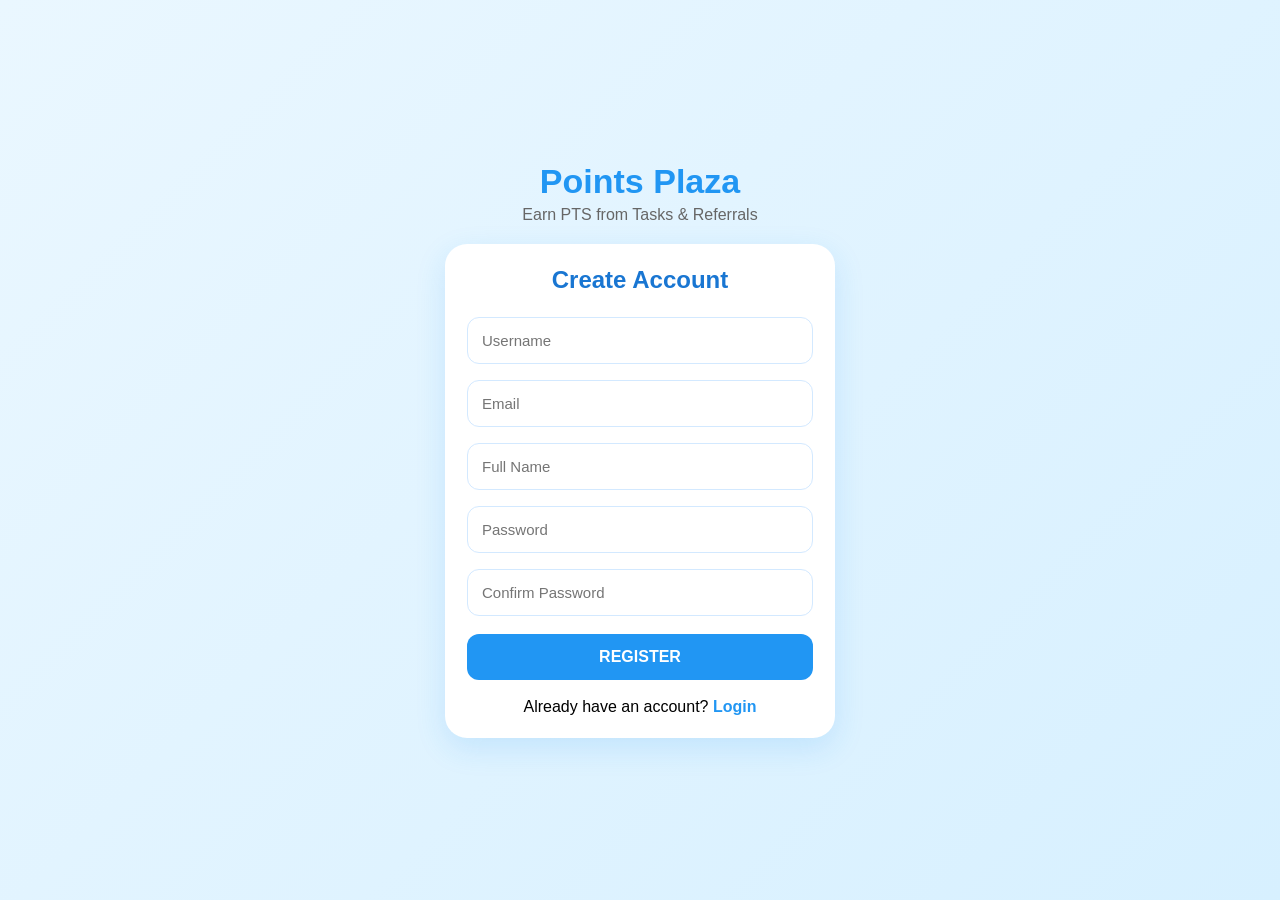
==== commit 87a92a2f: "Update index.html" ====
--- a/index.html
+++ b/index.html
@@ -4,53 +4,163 @@
 <meta charset="UTF-8">
 <meta name="viewport" content="width=device-width, initial-scale=1.0">
 <title>Points Plaza - Register</title>
+
 <style>
 *{margin:0;padding:0;box-sizing:border-box;font-family:Arial,sans-serif}
-body{background:linear-gradient(135deg,#eaf6ff,#d6efff);min-height:100vh;display:flex;justify-content:center;align-items:center;padding:20px}
-.container{width:100%;max-width:380px}
+body{
+background:linear-gradient(135deg,#EAF7FF,#D7F0FF);
+min-height:100vh;
+display:flex;
+justify-content:center;
+align-items:center;
+padding:20px;
+}
+.container{width:100%;max-width:390px}
 .logo{text-align:center;margin-bottom:20px}
-.logo h1{color:#1e88e5;font-size:34px}
-.logo p{color:#666}
-.card{background:#fff;padding:22px;border-radius:20px;box-shadow:0 10px 25px rgba(30,136,229,.15)}
-.card h2{text-align:center;color:#1565c0;margin-bottom:15px}
-input{width:100%;padding:14px;margin:8px 0;border:1px solid #cfe8ff;border-radius:12px}
-button{width:100%;padding:14px;background:#1e88e5;color:#fff;border:none;border-radius:12px;font-weight:bold;margin-top:10px}
-.login{text-align:center;margin-top:15px}
-.login a{color:#1e88e5;text-decoration:none;font-weight:bold}
+.logo h1{font-size:34px;color:#2196F3}
+.logo p{color:#666;margin-top:5px}
+.card{
+background:#fff;
+border-radius:22px;
+padding:22px;
+box-shadow:0 10px 30px rgba(33,150,243,.15);
+}
+.card h2{text-align:center;color:#1976D2;margin-bottom:15px}
+input{
+width:100%;
+padding:14px;
+margin:8px 0;
+border:1px solid #D3E9FF;
+border-radius:12px;
+outline:none;
+font-size:15px;
+}
+input:focus{border-color:#2196F3}
+button{
+width:100%;
+padding:14px;
+margin-top:10px;
+background:#2196F3;
+color:#fff;
+border:none;
+border-radius:12px;
+font-size:16px;
+font-weight:bold;
+}
+.progress{
+width:100%;
+height:10px;
+background:#DCEEFF;
+border-radius:20px;
+overflow:hidden;
+margin:10px 0;
+}
+#bar{
+width:0%;
+height:100%;
+background:#2196F3;
+transition:.3s;
+}
 .hidden{display:none}
-.progress{height:10px;background:#dbefff;border-radius:20px;overflow:hidden;margin:10px 0}
-#bar{width:0;height:100%;background:#2196f3}
+#loadingBox{text-align:center;margin-top:15px}
+.login{text-align:center;margin-top:18px}
+.login a{color:#2196F3;text-decoration:none;font-weight:bold}
 </style>
 </head>
 <body>
 
 <div class="container">
-  <div class="logo">
-    <h1>Points Plaza</h1>
-    <p>Earn PTS from Tasks & Referrals</p>
-  </div>
 
-  <div class="card">
-    <h2>Create Account</h2>
-
-    <input id="username" placeholder="Username">
-    <input id="email" type="email" placeholder="Email">
-    <input id="fullname" placeholder="Full Name">
-    <input id="password" type="password" placeholder="Password">
-    <input id="confirm" type="password" placeholder="Confirm Password">
-
-    <button id="registerBtn">REGISTER</button>
-
-    <div id="loadingBox" class="hidden">
-      <p>Creating Account...</p>
-      <div class="progress"><div id="bar"></div></div>
-      <h3 id="percent">0%</h3>
-    </div>
-
-    <p class="login">Already have an account? <a href="login.html">Login</a></p>
-  </div>
+<div class="logo">
+<h1>Points Plaza</h1>
+<p>Earn PTS from Tasks & Referrals</p>
 </div>
 
-<script src="js/auth.js"></script>
+<div class="card">
+
+<h2>Create Account</h2>
+
+<input id="username" placeholder="Username">
+<input id="email" type="email" placeholder="Email">
+<input id="fullname" placeholder="Full Name">
+<input id="password" type="password" placeholder="Password">
+<input id="confirm" type="password" placeholder="Confirm Password">
+
+<button id="registerBtn">REGISTER</button>
+
+<div id="loadingBox" class="hidden">
+<p>Creating your account...</p>
+
+<div class="progress">
+<div id="bar"></div>
+</div>
+
+<h3 id="percent">0%</h3>
+</div>
+
+<p class="login">
+Already have an account?
+<a href="login.html">Login</a>
+</p>
+
+</div>
+</div>
+
+<script>
+document.getElementById("registerBtn").onclick=function(){
+
+let username=document.getElementById("username").value.trim();
+let email=document.getElementById("email").value.trim();
+let fullname=document.getElementById("fullname").value.trim();
+let password=document.getElementById("password").value;
+let confirm=document.getElementById("confirm").value;
+
+if(!username||!email||!fullname||!password||!confirm){
+alert("Please fill all fields");
+return;
+}
+
+if(password!==confirm){
+alert("Passwords do not match");
+return;
+}
+
+document.getElementById("loadingBox").classList.remove("hidden");
+
+let p=0;
+let timer=setInterval(function(){
+
+p+=20;
+
+document.getElementById("bar").style.width=p+"%";
+document.getElementById("percent").innerHTML=p+"%";
+
+if(p>=100){
+
+clearInterval(timer);
+
+let user={
+username:username,
+email:email,
+fullname:fullname,
+password:password,
+taskBalance:0,
+referralBalance:0,
+completedTasks:0,
+referrals:0,
+joined:new Date().toLocaleDateString()
+};
+
+localStorage.setItem("currentUser",JSON.stringify(user));
+
+window.location.href="dashboard.html";
+
+}
+
+},300);
+
+}
+</script>
+
 </body>
-  </html>
+</html>
